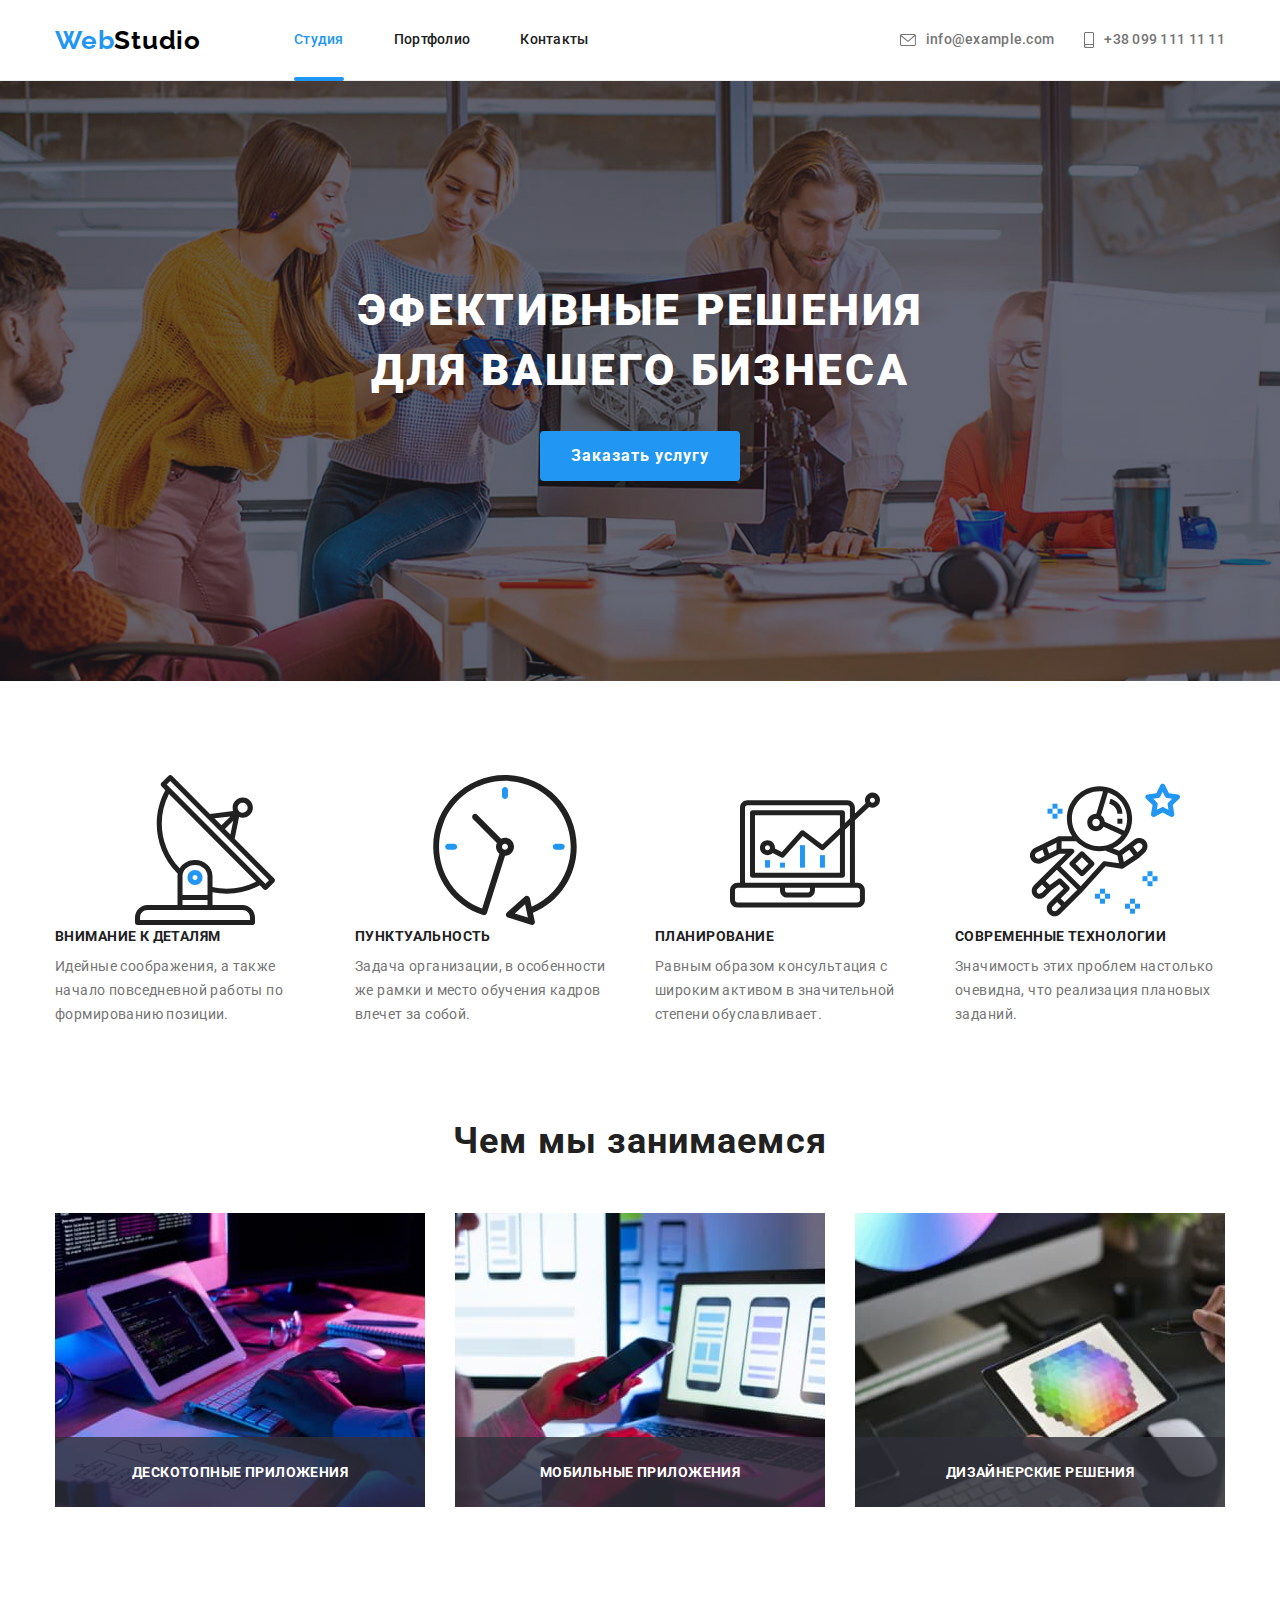
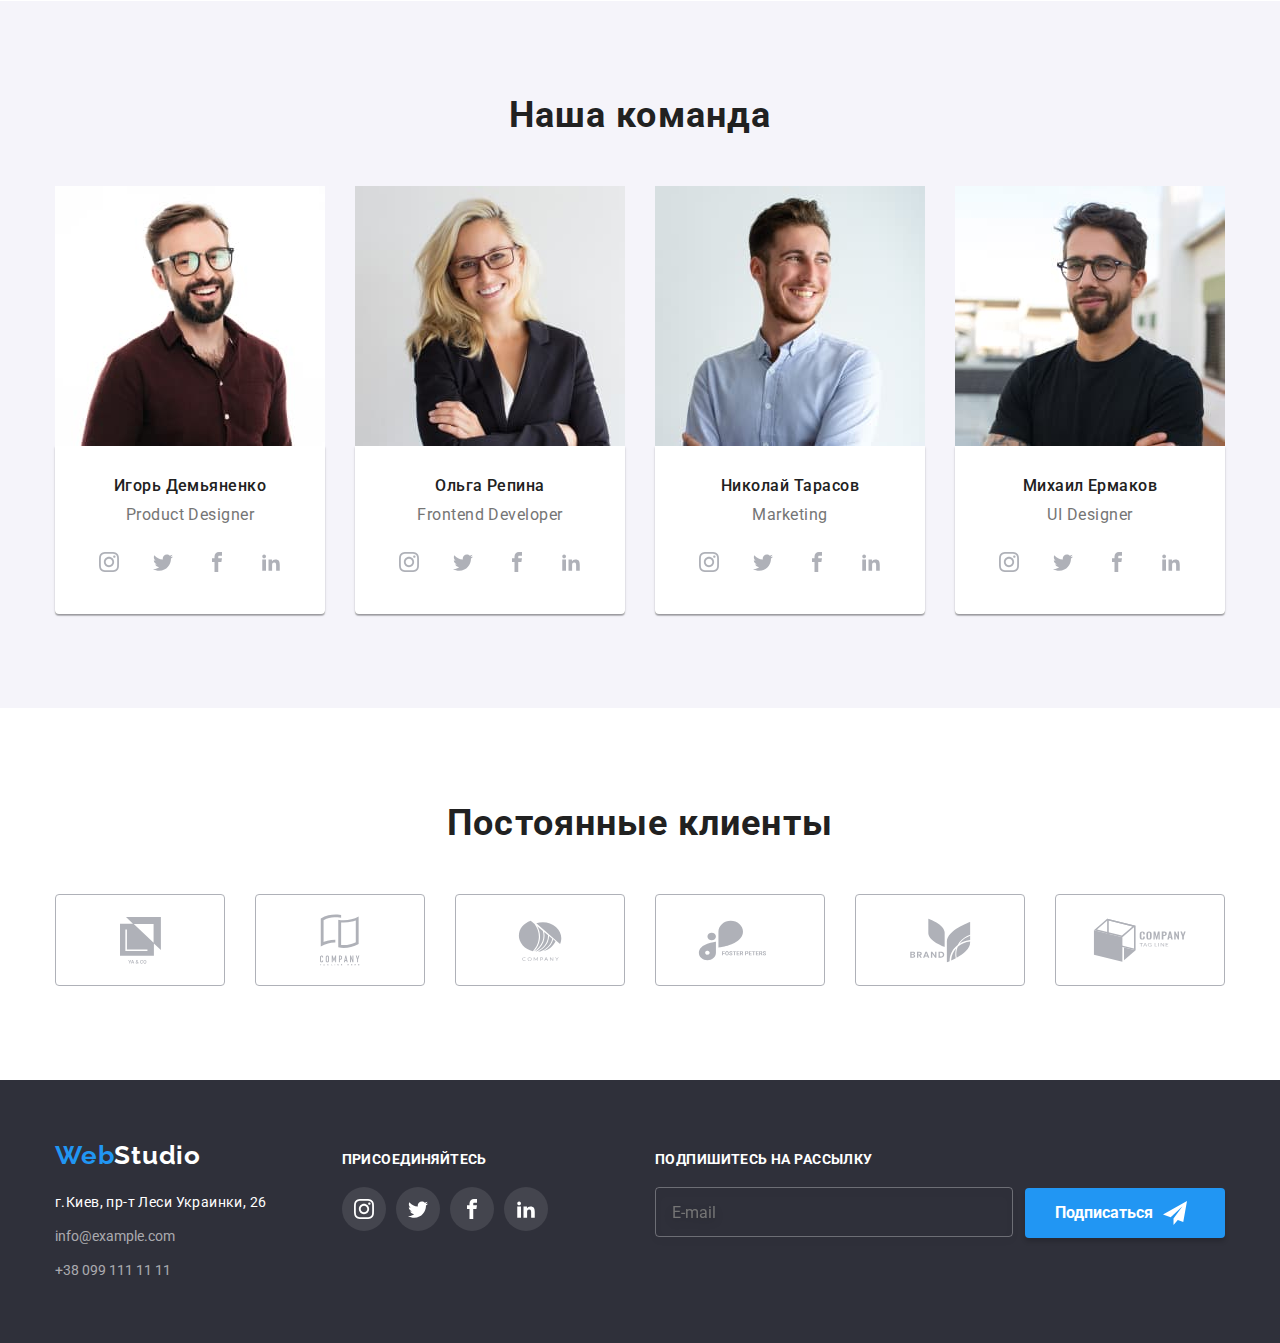
==== index.html @ f88ea6ea "Add files via upload" ====
<!DOCTYPE html>
<html lang="ru">
<head>
    <meta charset="UTF-8">
    <meta http-equiv="X-UA-Compatible" content="IE=edge">
    <meta name="viewport" content="width=device-width, initial-scale=1.0">
    <title>WebStudio</title>
    <link rel="preconnect" href="https://fonts.googleapis.com">
    <link rel="preconnect" href="https://fonts.gstatic.com" crossorigin>
    <link href="https://fonts.googleapis.com/css2?family=Raleway:wght@700&family=Roboto:wght@400;500;700;900&display=swap"
        rel="stylesheet">
    <link rel="stylesheet" href="https://cdnjs.cloudflare.com/ajax/libs/modern-normalize/1.0.0/modern-normalize.min.css" />
    <link rel="stylesheet" href="./css/style.css" />
    <link rel="stylesheet" href="./css/main.css">
    
</head>
<body>
    <header class="header">
            <div class="container header__line">
                <a href="#" class="logo header__logo"><span class="header__logo-first">Web</span>Studio</a>
                <nav class="navigation">
                    <ul class="header-list list">
                        <li class="header-list__item">
                            <a href="#" class="header-list__link current">Студия</a>
                        </li>
                        <li class="header-list__item"><a href="./portfolio.html" class="header-list__link">Портфолио</a></li>
                        <li class="header-list__item"><a href="#contacts" class="header-list__link">Контакты</a></li>
                    </ul>
                </nav>
                <ul class="header-contacts list">
                        <li class="header-contacts__item">
                            <a href="mailto:info@example.com" class="header-contacts__mail header-contacts__link">
                                <svg class="header-contacts__icon" width="16" height="12">
                                    <use href="./img/icons.svg#icon-envelope"></use>
                                </svg>info@example.com</a>
                        </li>
                        <li class="header-contacts__item">
                            
                            <a href="tel:+380991111111" class="header-contacts__tel header-contacts__link">
                                <svg class="header-contacts__icon" width="10" height="16">
                                    <use href="./img/icons.svg#icon-smartphone"></use>
                            </svg>+38 099 111 11 11</a>
                        </li>
                </ul>
            </div>
    </header>
    <main>
        <section class="hero section">
            <div class="container">
                <h1 class="hero__name">эфективные решения <br>для вашего бизнеса</h1>
                <button type="button" class="hero__btn sort-btn" data-modal-open>Заказать услугу</button>
            </div>
            <div class="modal-backdrop is-hidden" data-modal>
                <div class="modal-window">
                    <button type="button" class="modal-window__close-button" data-modal-close>
                        <svg class="modal-window__close" width="11" height="11">
                            <use href="./img/icons.svg#icon-cross"></use>
                        </svg>
                    </button>
                    <p class="modal-window__name">Оставьте свои данные, мы вам перезвоним</p>
                    <form class="modal-window__form">
                        <div class="modal-window__input-line">
                            <label class="modal-window__input-title" for="user-name">Имя</label>
                            <div class="modal-window__input-icon">
                                <input class="modal-window__input" name="user-name" type="text" id="user-name">
                                    <svg class="modal-window__line-icon" width="18" height="18">
                                        <use href="./img/icons.svg#icon-person"></use>
                                    </svg>
                            </div>
                        </div>
                        <div class="modal-window__input-line">
                            <label class="modal-window__input-title" for="user-phone">Телефон</label>
                            <div class="modal-window__input-icon">
                                <input class="modal-window__input" name="user-phone" type="tel" id="user-phone">
                                    <svg class="modal-window__line-icon" width="18" height="18">
                                        <use href="./img/icons.svg#icon-phone"></use>
                                    </svg>
                            </div>
                        </div>
                        <div class="modal-window__input-line">
                            <label class="modal-window__input-title" for="user-mail">Почта</label>
                            <div class="modal-window__input-icon">
                                <input class="modal-window__input" name="user-mail" type="email" id="user-mail">
                                    <svg class="modal-window__line-icon" width="18" height="18">
                                        <use href="./img/icons.svg#icon-email"></use>
                                    </svg>
                            </div>
                        </div>
                        <div class="modal-window__user-text">
                            <label class="modal-window__input-title" for="user-comment">Комментарий</label>
                                <textarea
                                name="user-comment"
                                id="user-comment"
                                class="modal-window__comment"
                                placeholder="Введите текст"
                            ></textarea>
                        </div>
                        <div class="modal-window__checkbox">
                            <input type="checkbox"
                            name="check-form"
                            id="modal-window__check-form"
                            class="modal-window__check-form visually-hidden" />
                            <label for="modal-window__check-form" class="modal-window__check-box">
                                <span class="modal-window__checkbox-svg">
                                    <svg class="modal-window__checkbox-icon" width="16" height="15">
                                        <use href="./img/icons.svg#icon-checked"></use>
                                    </svg>
                                </span>Соглашаюсь с рассылкой и принимаю
                                <a href="#" class="modal-window__check-box-second">Условия договора</a>
                            </label>
                        </div>
                        <button class="form-button" type="submit">Отправить</button>
                    </form>
                </div>
            </div>
        </section>
            <!--Features-->
        <section class="features section">
            <div class="container">
            <h2 class="visually-hidden">hide</h2>
            <ul class="features-list list">
                <li class="features-item">
                    <div class="feature-item-icon">
                        <svg class="feature-icon">
                            <use href="./img/icons.svg#icon-antenna"></use>
                        </svg>
                    </div>
                    <h3 class="features-list-name">Внимание к деталям</h3>
                    <p class="features-list-text">Идейные соображения, а также начало повседневной работы по формированию позиции.</p>
                </li>
                <li class="features-item">
                    <div class="feature-item-icon">
                        <svg class="feature-icon">
                            <use href="./img/icons.svg#icon-clock"></use>
                        </svg>
                    </div>
                    <h3 class="features-list-name">Пунктуальность</h3>
                    <p class="features-list-text">Задача организации, в особенности же рамки и место обучения кадров влечет за собой.</p>
                </li>
                <li class="features-item">
                    <div class="feature-item-icon">
                        <svg class="feature-icon">
                            <use href="./img/icons.svg#icon-diagram"></use>
                        </svg>
                    </div>
                    <h3 class="features-list-name">Планирование</h3>
                    <p class="features-list-text">Равным образом консультация с широким активом в значительной степени обуславливает.</p>
                </li>
                <li class="features-item">
                    <div class="feature-item-icon">
                        <svg class="feature-icon">
                            <use href="./img/icons.svg#icon-astronaut"></use>
                        </svg>
                    </div>
                    <h3 class="features-list-name">Современные технологии</h3>
                    <p class="features-list-text">Значимость этих проблем настолько очевидна, что реализация плановых заданий.</p>
                </li>
            </ul>
            </div>
        </section>
            <!--Our work-->
        <section class="work-pics">
            <div class="container">
            <h2 class="work-pics-title section-title">Чем мы занимаемся</h2>
            <ul class="work-pics-list list">
                <li class="work-pics-item">
                    <div class="overlay-work-pics">
                        <img src="./img/box-1.jpg" width="370" alt="рабочее место с планшетом">
                        <p class="overlay-work-text">дескотопные приложения</p>
                    </div>
                </li>
                <li class="work-pics-item">
                    <div class="overlay-work-pics">
                        <img src="./img/box-2.jpg" width="370" alt="рабочее место с ноутбуком">
                        <p class="overlay-work-text">мобильные приложения</p>
                    </div>
                </li>
                <li class="work-pics-item">
                    <div class="overlay-work-pics">
                        <img src="./img/box-3.jpg" width="370" alt="планшет с палитрой">
                        <p class="overlay-work-text">дизайнерские решения</p>
                    </div>
                </li>
            </ul>
            </div>
        </section>
            <!--Our team-->
        <section class="team section">
            <div class="container">
            <h2 class="team-title section-title">Наша команда</h2>
            <ul class="team-list list">
                <li class="team-item">
                    <img src="./img/product-designer.jpg"  alt="a man with a beard in a brown shirt" width="270" class="team-img">
                    <div class="team-item-undertitle">
                        <h3 class="team-item-member">Игорь Демьяненко</h3>
                        <p lang="en" class="team-member-title">Product Designer</p>
                            <ul class="social-icon-list">
                                <li class="member-social-icon">
                                    <a href="#" class="member-social-link">
                                        <svg class="social-icon" width="20" height="20">
                                            <use href="./img/icons.svg#icon-instagram"></use>
                                        </svg>
                                    </a>
                                </li>
                                <li class="member-social-icon">
                                    <a href="#" class="member-social-link">
                                        <svg class="social-icon" width="20" height="20">
                                            <use href="./img/icons.svg#icon-twitter"></use>
                                        </svg>
                                    </a>
                                </li>
                                <li class="member-social-icon">
                                    <a href="#" class="member-social-link">
                                        <svg class="social-icon" width="20" height="20">
                                            <use href="./img/icons.svg#icon-facebook"></use>
                                        </svg>
                                    </a>
                                </li>
                                <li class="member-social-icon">
                                    <a href="#" class="member-social-link">
                                        <svg class="social-icon" width="20" height="20">
                                            <use href="./img/icons.svg#icon-linkedin2"></use>
                                        </svg>
                                    </a>
                                </li>
                            </ul>
                    </div>
                </li>
                <li class="team-item">
                    <img src="./img/fronend-developer.jpg" alt="woman in suit" width="270" class="team-img">
                    <div class="team-item-undertitle">
                    <h3 class="team-item-member">Ольга Репина</h3>
                    <p lang="en" class="team-member-title">Frontend Developer</p>
                    <ul class="social-icon-list">
                        <li class="member-social-icon">
                            <a href="#" class="member-social-link">
                                <svg class="social-icon" width="20" height="20">
                                    <use href="./img/icons.svg#icon-instagram"></use>
                                </svg>
                            </a>
                        </li>
                        <li class="member-social-icon">
                            <a href="#" class="member-social-link">
                                <svg class="social-icon" width="20" height="20">
                                    <use href="./img/icons.svg#icon-twitter"></use>
                                </svg>
                            </a>
                        </li>
                        <li class="member-social-icon">
                            <a href="#" class="member-social-link">
                                <svg class="social-icon" width="20" height="20">
                                    <use href="./img/icons.svg#icon-facebook"></use>
                                </svg>
                            </a>
                        </li>
                        <li class="member-social-icon">
                            <a href="#" class="member-social-link">
                                <svg class="social-icon" width="20" height="20">
                                    <use href="./img/icons.svg#icon-linkedin2"></use>
                                </svg>
                            </a>
                        </li>
                    </ul>
                    </div>
                </li>
                <li class="team-item">
                    <img src="./img/marketing.jpg" alt="man in polo" width="270" class="team-img">
                    <div class="team-item-undertitle">
                        <h3 class="team-item-member">Николай Тарасов</h3>
                        <p lang="en" class="team-member-title">Marketing</p>
                        <ul class="social-icon-list">
                            <li class="member-social-icon">
                                <a href="#" class="member-social-link">
                                    <svg class="social-icon" width="20" height="20">
                                        <use href="./img/icons.svg#icon-instagram"></use>
                                    </svg>
                                </a>
                            </li>
                            <li class="member-social-icon">
                                <a href="#" class="member-social-link">
                                    <svg class="social-icon" width="20" height="20">
                                        <use href="./img/icons.svg#icon-twitter"></use>
                                    </svg>
                                </a>
                            </li>
                            <li class="member-social-icon">
                                <a href="#" class="member-social-link">
                                    <svg class="social-icon" width="20" height="20">
                                        <use href="./img/icons.svg#icon-facebook"></use>
                                    </svg>
                                </a>
                            </li>
                            <li class="member-social-icon">
                                <a href="#" class="member-social-link">
                                    <svg class="social-icon" width="20" height="20">
                                        <use href="./img/icons.svg#icon-linkedin2"></use>
                                    </svg>
                                </a>
                            </li>
                        </ul>
                    </div>
                </li>
                <li class="team-item">
                    <img src="./img/ui-designer.jpg" alt="man in black t-shirt" width="270" class="team-img">
                    <div class="team-item-undertitle">
                    <h3 class="team-item-member">Михаил Ермаков</h3>
                    <p lang="en" class="team-member-title">UI Designer</p>
                    <ul class="social-icon-list">
                        <li class="member-social-icon">
                            <a href="#" class="member-social-link">
                                <svg class="social-icon" width="20" height="20">
                                    <use href="./img/icons.svg#icon-instagram"></use>
                                </svg>
                            </a>
                        </li>
                        <li class="member-social-icon">
                            <a href="#" class="member-social-link">
                                <svg class="social-icon" width="20" height="20">
                                    <use href="./img/icons.svg#icon-twitter"></use>
                                </svg>
                            </a>
                        </li>
                        <li class="member-social-icon">
                            <a href="#" class="member-social-link">
                                <svg class="social-icon" width="20" height="20">
                                    <use href="./img/icons.svg#icon-facebook"></use>
                                </svg>
                            </a>
                        </li>
                        <li class="member-social-icon">
                            <a href="#" class="member-social-link">
                                <svg class="social-icon" width="20" height="20">
                                    <use href="./img/icons.svg#icon-linkedin2"></use>
                                </svg>
                            </a>
                        </li>
                    </ul>
                    </div>
                </li>
            </ul>
            </div>
        </section>
            <!-- Clients -->
        <section class="clients section">
            <div class="container">
                <h3 class="clients-list-name">Постоянные клиенты</h3>
                    <ul class="clients-list list">
                        <li class="clients-item">
                            <a href="#" class="clients-item-link">
                                <svg class="clients-item-icon" width="41" height="47">
                                    <use href="./img/icons.svg#icon-yanco"></use>
                                </svg>
                            </a>
                        </li>
                        <li class="clients-item">
                            <a href="#" class="clients-item-link">
                                <svg class="clients-item-icon" width="40" height="52">
                                    <use href="./img/icons.svg#icon-taglinehere"></use>
                                </svg>
                            </a>
                        </li>
                        <li class="clients-item">
                            <a href="#" class="clients-item-link">
                                <svg class="clients-item-icon" width="44" height="41">
                                    <use href="./img/icons.svg#icon-company"></use>
                                </svg>
                            </a>
                        </li>
                        <li class="clients-item">
                            <a href="#" class="clients-item-link">
                                <svg class="clients-item-icon" width="85" height="41">
                                    <use href="./img/icons.svg#icon-fosterpeters"></use>
                                </svg>
                            </a>
                        </li>
                        <li class="clients-item">
                            <a href="#" class="clients-item-link">
                                <svg class="clients-item-icon" width="65" height="45">
                                    <use href="./img/icons.svg#icon-brand"></use>
                                </svg>
                            </a>
                        </li>
                        <li class="clients-item">
                            <a href="#" class="clients-item-link">
                            <svg class="clients-item-icon" width="94" height="44">
                                <use href="./img/icons.svg#icon-tagline"></use>
                            </svg>
                            </a>
                        </li>
                    </ul>
            </div>
        </section>
    </main>
    <footer class="footer">
        <div class="footer-list container">
            <div class="footer-link">
                <ul class="footer-link__list list">
                    <li class="logo">
                        <a href="#" class="footer-link__logo"><span class="header__logo-first">Web</span>Studio</a>
                    </li>
                    <li>
                        <address id="contacts" class="footer-link__contacts">
                            <ul class="footer-link__contacts-list list">
                                <li class="footer-link__contacts-list"><a href="#" class="footer-link__address">г.Киев, пр-т Леси Украинки, 26</a></li>
                                <li class="footer-link__contacts-list"><a href="mailto:info@example.com"
                                        class="footer-link__mail footer-link__contacts-link">info@example.com</a>
                                </li>
                                <li class="footer-link__contacts-list"><a href="tel:+380991111111" class="footer-link__tel footer-link__contacts-link">+38 099 111 11
                                        11</a></li>
                            </ul>
                        </address>
                    </li>
                </ul>
            </div>
            <div class="social-list list">
                <p class="footer-social-name">присоединяйтесь</p>
                <ul class="social-icon-list">
                    <li class="member-social-icon">
                        <a href="#" class="footer-social-link">
                            <svg class="social-icon" width="20" height="20">
                                <use href="./img/icons.svg#icon-instagram"></use>
                            </svg>
                        </a>
                    </li>
                    <li class="member-social-icon">
                        <a href="#" class="footer-social-link">
                            <svg class="social-icon" width="20" height="20">
                                <use href="./img/icons.svg#icon-twitter"></use>
                            </svg>
                        </a>
                    </li>
                    <li class="member-social-icon">
                        <a href="#" class="footer-social-link">
                            <svg class="social-icon" width="20" height="20">
                                <use href="./img/icons.svg#icon-facebook"></use>
                            </svg>
                        </a>
                    </li>
                    <li class="member-social-icon">
                        <a href="#" class="footer-social-link">
                            <svg class="social-icon" width="20" height="20">
                                <use href="./img/icons.svg#icon-linkedin2"></use>
                            </svg>
                        </a>
                    </li>
                </ul>
            </div>
            <div class="subscription-news">
                <p class="footer-social-name">подпишитесь на рассылку</p>
                <form class="subscription-form">
                    <label class="footer-input-mail" for="footer-user-mail"></label>
                        <div class="footer-mail">
                            <input class="footer-input" name="footer-user-mail" type="email" id="footer-user-mail" placeholder="E-mail">
                        </div>
                    <div class="footer-submit-button">
                    <button class="submit-button form-button" type="submit">Подписаться
                        <svg class="submit-icon" width="24" height="24">
                            <use href="./img/icons.svg#icon-send"></use>
                        </svg>
                    </button>
                    </div>
                </form>
            </div>
        </div>
    </footer>
    <script src="./js/modal.js"></script>
</body>
</html>
---- css/main.css ----
@charset "UTF-8";
p,
h1,
h2,
h3,
h4,
h5,
h6 {
  margin: 0;
}

ul {
  margin: 0;
  padding: 0;
}

img {
  display: block;
}

body {
  background-color: white;
  font-family: "Roboto", sans-serif;
  color: #212121;
}

/*-- Палитра --*/
/*-- header btn color #212121 --*/
/*-- accent #2196F3 --*/
/*-- feature title color #212121 --*/
/*-- feature text color #757575 --*/
/*-- name member color #212121 --*/
/*-- career member color #757575 --*/
.list {
  list-style: none;
}

.logo, .header__logo-first {
  font-family: "Raleway", sans-serif;
  font-weight: 700;
  font-size: 26px;
  line-height: 1.19;
  letter-spacing: 0.03em;
}

.modal-window__close-button, .modal-window__check-box, .modal-window__check-box span, .member-social-link, .features-item-icon, .overlay-work-text, .clients-item-link {
  display: flex;
  align-items: center;
  justify-content: center;
}

.footer-social-link, .header-list__link::after {
  transition-duration: 250ms;
  transition-property: background-color;
  transition-timing-function: cubic-bezier(0.4, 0, 0.2, 1);
}

.header-list__link, .footer-link__address, .footer-link__contacts-link {
  transition-duration: 250ms;
  transition-property: color;
  transition-timing-function: cubic-bezier(0.4, 0, 0.2, 1);
}

.visually-hidden {
  position: absolute;
  clip: rect(0 0 0 0);
  width: 1px;
  height: 1px;
  margin: -1px;
}

:root {
  --hero-btntxt-color: #ffffff;
  --hero-btnbkg-color: #2196f3;
  --button-color: #212121;
  --accent-color: #2196f3;
  --title-color: #212121;
  --text-color: #757575;
  --img-title-color: #212121;
  --team-background: #f5f4fa;
  --team-item-background: #ffffff;
  --border-item-color: #201212;
}

.container {
  width: 1200px;
  padding-left: 15px;
  padding-right: 15px;
  margin: 0 auto;
}

.section {
  padding-bottom: 94px;
  padding-top: 94px;
}

.modal-backdrop {
  position: fixed;
  z-index: 1;
  top: 0;
  left: 0;
  width: 100%;
  height: 100%;
  background-color: rgba(0, 0, 0, 0.2);
  transition: opacity 500ms;
}

.modal-backdrop.is-hidden {
  opacity: 0;
  pointer-events: none;
}

.modal-window {
  position: absolute;
  z-index: 2;
  top: 50%;
  left: 50%;
  transform: translate(-50%, -50%);
  width: 528px;
  height: 581px;
  background: #ffffff;
  padding: 40px;
  box-shadow: 0px 1px 3px rgba(0, 0, 0, 0.12), 0px 1px 1px rgba(0, 0, 0, 0.14), 0px 2px 1px rgba(0, 0, 0, 0.2);
  border-radius: 4px;
}

.modal-window__name {
  font-weight: 700;
  font-size: 20px;
  line-height: 23px;
  text-align: center;
  letter-spacing: 0.03em;
  color: var(--title-color);
  margin-bottom: 12px;
}

.modal-window__close-button {
  position: absolute;
  top: 8px;
  right: 8px;
  width: 30px;
  height: 30px;
  border-radius: 50%;
  background: #ffffff;
  border: 1px solid rgba(0, 0, 0, 0.1);
}

.modal-window__close-button:hover, .modal-window__close-button:focus {
  color: var(--accent-color);
  outline: none;
}

.modal-window__close {
  fill: currentColor;
}

.modal-window__input-icon {
  position: relative;
}

.modal-window__input-title {
  font-size: 12px;
  line-height: calc(14 / 12);
  letter-spacing: 0.01em;
  color: var(--text-color);
  display: block;
  margin-bottom: 4px;
}

.modal-window__input {
  width: 100%;
  height: 40px;
  outline: none;
  padding: 11px 12px;
  border: 1px solid rgba(33, 33, 33, 0.2);
  border-radius: 4px;
  padding-left: 42px;
}

.modal-window__input:focus {
  border-color: var(--accent-color);
}

.modal-window__input:focus + .modal-window__line-icon {
  fill: var(--accent-color);
}

.modal-window__user-text {
  margin-bottom: 20px;
}

.modal-window__checkbox {
  margin-bottom: 30px;
}

.modal-window__input-line {
  margin-bottom: 10px;
}

.modal-window__line-icon {
  position: absolute;
  left: 12px;
  top: 50%;
  transform: translateY(-50%);
  fill: var(--img-title-color);
  color: var(--accent-color);
}

.modal-window__line-icon:focus {
  fill: currentColor;
}

.modal-window__check-box {
  width: 100%;
  height: 24px;
  font-size: 14px;
  line-height: 1.71;
  letter-spacing: 0.03em;
  color: var(--text-color);
}

.modal-window__check-box span {
  width: 16px;
  height: 15px;
  border: 2px solid var(--border-item-color);
  border-radius: 3px;
  margin-right: 5px;
}

.modal-window__check-box:focus,
.modal-window__check-box:focus span {
  color: var(--accent-color);
  border-color: var(--accent-color);
}

.modal-window__check-box-second {
  font-size: 14px;
  line-height: 1.71;
  letter-spacing: 0.03em;
  color: var(--accent-color);
  margin-left: 5px;
}

.modal-window__checkbox-icon {
  fill: transparent;
}

.modal-window__check-form:checked + .modal-window__check-box > span {
  background-color: var(--accent-color);
  border: none;
}

.modal-window__check-form:checked + .modal-window__check-box .modal-window__checkbox-icon {
  fill: var(--hero-btntxt-color);
}

.modal-window__check-form:focus + .modal-window__check-box > span,
.modal-window__check-form:hover + .modal-window__check-box > span {
  border: 3px solid var(--accent-color);
  border-radius: 4px;
}

.modal-window__comment {
  width: 100%;
  height: 120px;
  font-size: 14px;
  line-height: 1.14;
  letter-spacing: 0.01em;
  color: rgba(117, 117, 117, 0.5);
  border: 1px solid rgba(33, 33, 33, 0.2);
  padding: 12px 16px;
  border-radius: 4px;
  resize: none;
  outline: none;
}

.modal-window__comment:focus {
  border-color: var(--accent-color);
}

.form-button {
  display: block;
  width: 200px;
  height: 50px;
  border-radius: 4px;
  border-color: transparent;
  color: var(--hero-btntxt-color);
  background-color: var(--hero-btnbkg-color);
  box-shadow: 0px 4px 4px rgba(0, 0, 0, 0.15);
  margin: auto;
}

.social-icon {
  fill: currentColor;
}

.social-icon-list {
  list-style: none;
  display: flex;
  justify-content: center;
}

.member-social-link {
  width: 44px;
  height: 44px;
  border-radius: 50%;
  color: #afb1b8;
  transition-duration: 250ms;
  transition-property: background-color, color;
  transition-timing-function: cubic-bezier(0.4, 0, 0.2, 1);
}

.member-social-link:hover, .member-social-link:focus {
  color: #ffffff;
  background-color: var(--accent-color);
}

.social-list {
  margin-left: 75px;
}

.footer-social-name {
  font-weight: 700;
  font-size: 14px;
  line-height: calc(16 / 14);
  letter-spacing: 0.03em;
  text-transform: uppercase;
  color: #ffffff;
  margin-bottom: 20px;
}

.footer-social-link {
  width: 44px;
  height: 44px;
  border-radius: 50%;
  background-color: rgba(255, 255, 255, 0.1);
  display: flex;
  align-items: center;
  justify-content: center;
  color: #ffffff;
}

.footer-social-link:hover, .footer-social-link:focus {
  background-color: var(--accent-color);
}

.footer-social-link:hover .social-icon,
.footer-social-link:focus .social-icon {
  fill: #ffffff;
}

.member-social-icon + .member-social-icon {
  margin-left: 10px;
}

.subscription-news {
  margin-left: auto;
}

.subscription-form {
  display: flex;
  align-items: baseline;
}

.submit-button {
  font-weight: 700;
  padding-left: 28px;
  display: flex;
  align-items: center;
}

.footer-submit-button {
  position: relative;
  margin-left: 12px;
}

.footer-input {
  width: 358px;
  height: 50px;
  outline: none;
  border: 1px solid rgba(255, 255, 255, 0.3);
  filter: drop-shadow(0px 4px 4px rgba(0, 0, 0, 0.15));
  border-radius: 4px;
  background-color: transparent;
  color: var(--hero-btntxt-color);
  padding: 15px 16px;
}

.submit-icon {
  margin-left: 10px;
  fill: var(--hero-btntxt-color);
}

.logo {
  color: #000000;
  text-decoration: none;
}

.header__logo-first {
  color: #2196f3;
}

.button {
  padding: 6px 22px;
  font-family: inherit;
  font-weight: 500;
  font-size: 16px;
  line-height: 1.62;
  letter-spacing: 0.03em;
  color: #212121;
  text-decoration: none;
  background-color: #f5f4fa;
  border-radius: 4px;
  border: none;
  transition-duration: 250ms;
  transition-property: background-color, color, box-shadow;
  transition-timing-function: cubic-bezier(0.4, 0, 0.2, 1);
}

.button:hover, .button:focus,
.button-list .button.btn-current {
  background-color: var(--accent-color);
  color: #ffffff;
  box-shadow: 0 5px 0 #f5f4fa;
}

.sort-btn {
  cursor: pointer;
}

.header {
  border-top: 1px #ffffff;
  border-bottom: 1px solid #ececec;
}

.header__logo {
  padding: 24px 0;
}

.header__line {
  display: flex;
  align-items: center;
}

.header-list__link {
  position: relative;
  display: block;
  padding-top: 32px;
  padding-bottom: 32px;
  font-size: 14px;
  font-weight: 500;
  line-height: 1.14;
  letter-spacing: 0.02em;
  color: var(--button-color);
  text-decoration: none;
}

.header-list__link::after {
  content: "";
  display: block;
  position: absolute;
  width: 100%;
  height: 4px;
  border-radius: 2px;
  bottom: -1px;
  left: 0;
}

.header-list__link:hover::after, .header-list__link:focus::after {
  background-color: var(--accent-color);
}

.current::after {
  position: absolute;
  content: "";
  width: 100%;
  height: 4px;
  border-radius: 2px;
  bottom: -1px;
  left: 0;
  background-color: var(--accent-color);
}

.header-list__link:hover, .header-list__link:focus,
.header-contacts__link:hover,
.header-contacts__link:focus {
  color: var(--accent-color);
}

.header-contacts__item:hover .header__icon {
  fill: var(--accent-color);
}

.header-list {
  display: flex;
}

.header-list .header-list__item + .header-list__item {
  margin-left: 50px;
}

.header-list .header-list__link.current {
  color: var(--accent-color);
}

.navigation {
  margin-left: 93px;
}

.header-contacts__icon {
  margin-right: 10px;
  fill: currentColor;
}

.header-contacts {
  display: flex;
  margin-left: auto;
  align-items: center;
}

.header-contacts .header-contacts__item + .header-contacts__item {
  margin-left: 30px;
}

.header-contacts__link {
  display: flex;
  align-items: center;
  font-weight: 500;
  font-size: 14px;
  line-height: 1.14;
  letter-spacing: 0.02em;
  color: var(--text-color);
  text-decoration: none;
  color: #757575;
}

.header-contacts__mail,
.header-contacts__tel {
  padding-top: 32px;
  padding-bottom: 32px;
}

.hero {
  background-color: #2f303a;
  padding-top: 200px;
  padding-bottom: 200px;
  background-image: linear-gradient(rgba(47, 48, 58, 0.4), rgba(47, 48, 58, 0.4)), url(../img/hero-image.jpg);
  background-repeat: no-repeat;
  background-position: center;
  background-size: cover;
  max-width: 1600px;
  margin: 0 auto;
}

.hero__name {
  font-weight: 900;
  font-size: 44px;
  line-height: 1.36;
  text-align: center;
  letter-spacing: 0.06em;
  text-transform: uppercase;
  color: #ffffff;
}

.hero__btn {
  display: block;
  width: 200px;
  height: 50px;
  font-family: inherit;
  font-weight: 700;
  font-size: 16px;
  line-height: 1.87;
  align-items: center;
  text-align: center;
  letter-spacing: 0.06em;
  color: var(--hero-btntxt-color);
  background: var(--hero-btnbkg-color);
  margin: 30px auto auto;
  border-radius: 4px;
  border: none;
}

.features {
  margin-top: 0;
  padding-top: 94px;
}

.features-list {
  display: flex;
  flex-wrap: wrap;
}

.features-icon {
  width: 70px;
  height: 70px;
}

.features-item-icon {
  width: 270px;
  height: 120px;
  background-color: #f5f4fa;
  margin-bottom: 30px;
}

.features-item + .features-item {
  margin-left: 30px;
}

.features-list .features-item {
  width: 270px;
}

.features-list-name {
  font-weight: 700;
  font-size: 14px;
  line-height: 1.14;
  letter-spacing: 0.03em;
  text-transform: uppercase;
  color: var(--img-title-color);
  margin-bottom: 10px;
}

.features-list-text {
  font-size: 14px;
  line-height: 1.71;
  letter-spacing: 0.03em;
  color: var(--text-color);
}

.work-pics {
  margin-top: 0;
  padding-bottom: 94px;
}

.work-pics-title {
  margin-bottom: 50px;
}

.work-pics-list {
  display: flex;
  width: 370px;
}

.work-pics-item + .work-pics-item {
  margin-left: 30px;
}

.overlay-work-pics {
  position: relative;
}

.overlay-work-text {
  font-weight: 700;
  font-size: 14px;
  line-height: 16px;
  letter-spacing: 0.03em;
  text-transform: uppercase;
  color: #ffffff;
  position: absolute;
  width: 100%;
  height: 70px;
  bottom: 0;
  background: rgba(47, 48, 58, 0.8);
}

.team {
  margin-top: 0;
  background-color: var(--team-background);
  border-color: tomato;
}

.team-title {
  margin-bottom: 50px;
}

.team-list {
  display: flex;
  margin-left: -30px;
}

.section-title {
  font-weight: 700;
  font-size: 36px;
  line-height: 1.16;
  text-align: center;
  letter-spacing: 0.03em;
  color: var(--title-color);
}

.team-item {
  width: calc(100% / 4 - 30px);
  margin-left: 30px;
  background-color: var(--team-item-background);
}

.team-item-undertitle {
  padding: 30px 32px;
  box-shadow: 0px 1px 3px rgba(0, 0, 0, 0.12), 0px 1px 1px rgba(0, 0, 0, 0.14), 0px 2px 1px rgba(0, 0, 0, 0.2);
  border-radius: 0px 0px 4px 4px;
}

.team-item-member {
  font-weight: 500;
  font-size: 16px;
  line-height: calc(19 / 16);
  text-align: center;
  letter-spacing: 0.03em;
  color: var(--img-title-color);
  margin-bottom: 10px;
}

.team-member-title {
  font-weight: normal;
  font-size: 16px;
  line-height: calc(19 / 16);
  text-align: center;
  letter-spacing: 0.03em;
  color: var(--text-color);
  margin-bottom: 16px;
}

.clients-list {
  display: flex;
}

.clients-list-name {
  font-weight: 700;
  font-size: 36px;
  line-height: 42px;
  text-align: center;
  letter-spacing: 0.03em;
  color: var(--img-title-color);
  margin-bottom: 50px;
}

.clients-item + .clients-item {
  margin-left: 30px;
}

.clients-item-icon {
  fill: currentColor;
}

.clients-item-link {
  color: #afb1b8;
  width: 170px;
  height: 92px;
  border: 1px solid #afb1b8;
  border-radius: 4px;
  cursor: pointer;
  transition-duration: 250ms;
  transition-property: color, border-color;
  transition-timing-function: cubic-bezier(0.4, 0, 0.2, 1);
}

.clients-item-link:hover, .clients-item-link:focus {
  border-color: var(--accent-color);
  color: var(--accent-color);
}

.footer {
  padding-top: 60px;
  padding-bottom: 60px;
  background-color: #2f303a;
}

.footer-list {
  display: flex;
  align-items: baseline;
}

.footer-link {
  font-size: 14px;
  line-height: 1.71;
  color: rgba(255, 255, 255, 0.6);
}

.footer-link__logo {
  font-family: Raleway;
  font-weight: 700;
  font-size: 26px;
  line-height: calc(31 / 26);
  letter-spacing: 0.03em;
  color: #ffffff;
  text-decoration: none;
  display: block;
  margin-bottom: 20px;
}

.footer-link__address {
  font-size: 14px;
  line-height: 1.71;
  letter-spacing: 0.03em;
  color: #ffffff;
  text-decoration: none;
}

.footer-link__contacts {
  font-style: normal;
}

.footer-link__contacts-list {
  text-decoration: none;
}

.footer-link__contacts-list:not(:last-child) {
  margin-bottom: 10px;
}

.footer-link__contacts-link {
  font-size: 14px;
  line-height: 1.71;
  color: rgba(255, 255, 255, 0.6);
  text-decoration: none;
}

.footer-link__contacts-link:hover, .footer-link__contacts-link:focus,
.footer-link__address:hover,
.footer-link__address:focus {
  color: var(--accent-color);
}

.container__button-list {
  display: flex;
  justify-content: center;
  margin-bottom: 50px;
}

.container__button-list .container__item-btn + .container__item-btn {
  margin-left: 8px;
}

.ourwork-img-title {
  font-weight: 700;
  font-size: 18px;
  line-height: 2;
  letter-spacing: 0.06em;
  color: var(--img-title-color);
}

.ourwork-img-description {
  font-size: 16px;
  line-height: calc(30 / 16);
  letter-spacing: 0.03em;
  color: var(--text-color);
}

.img-list {
  display: flex;
  flex-wrap: wrap;
  margin-left: -30px;
  margin-top: -30px;
}

.item-list {
  width: calc(100% / 3 - 30px);
  margin-left: 30px;
  margin-top: 30px;
  transition-duration: 250ms;
  transition-property: box-shadow;
  transition-timing-function: cubic-bezier(0.4, 0, 0.2, 1);
}

.item-list-link {
  text-decoration: none;
}

.item-list:hover, .item-list:focus-within {
  box-shadow: 5px 10px 10px rgba(0, 0, 0, 0.12);
}

.item-list:hover .overlay-sort-text,
.item-list:focus-within .overlay-sort-text {
  transform: translateY(0);
}

.border-bottom-text {
  border-bottom: 1px solid #eeeeee;
  border-right: 1px solid #eeeeee;
  border-left: 1px solid #eeeeee;
  padding: 20px 24px;
}

.overley-sort {
  position: relative;
  overflow: hidden;
}

.overley-sort-text {
  position: absolute;
  padding: 63px 24px;
  width: 100%;
  height: 100%;
  left: 0px;
  top: 0px;
  font-size: 18px;
  line-height: 1.56;
  letter-spacing: 0.03em;
  color: #ffffff;
  background: rgba(33, 150, 243, 0.9);
  transform: translateY(101%);
  transition: transform 250ms cubic-bezier(0.4, 0, 0.2, 1);
}
/*# sourceMappingURL=main.css.map */
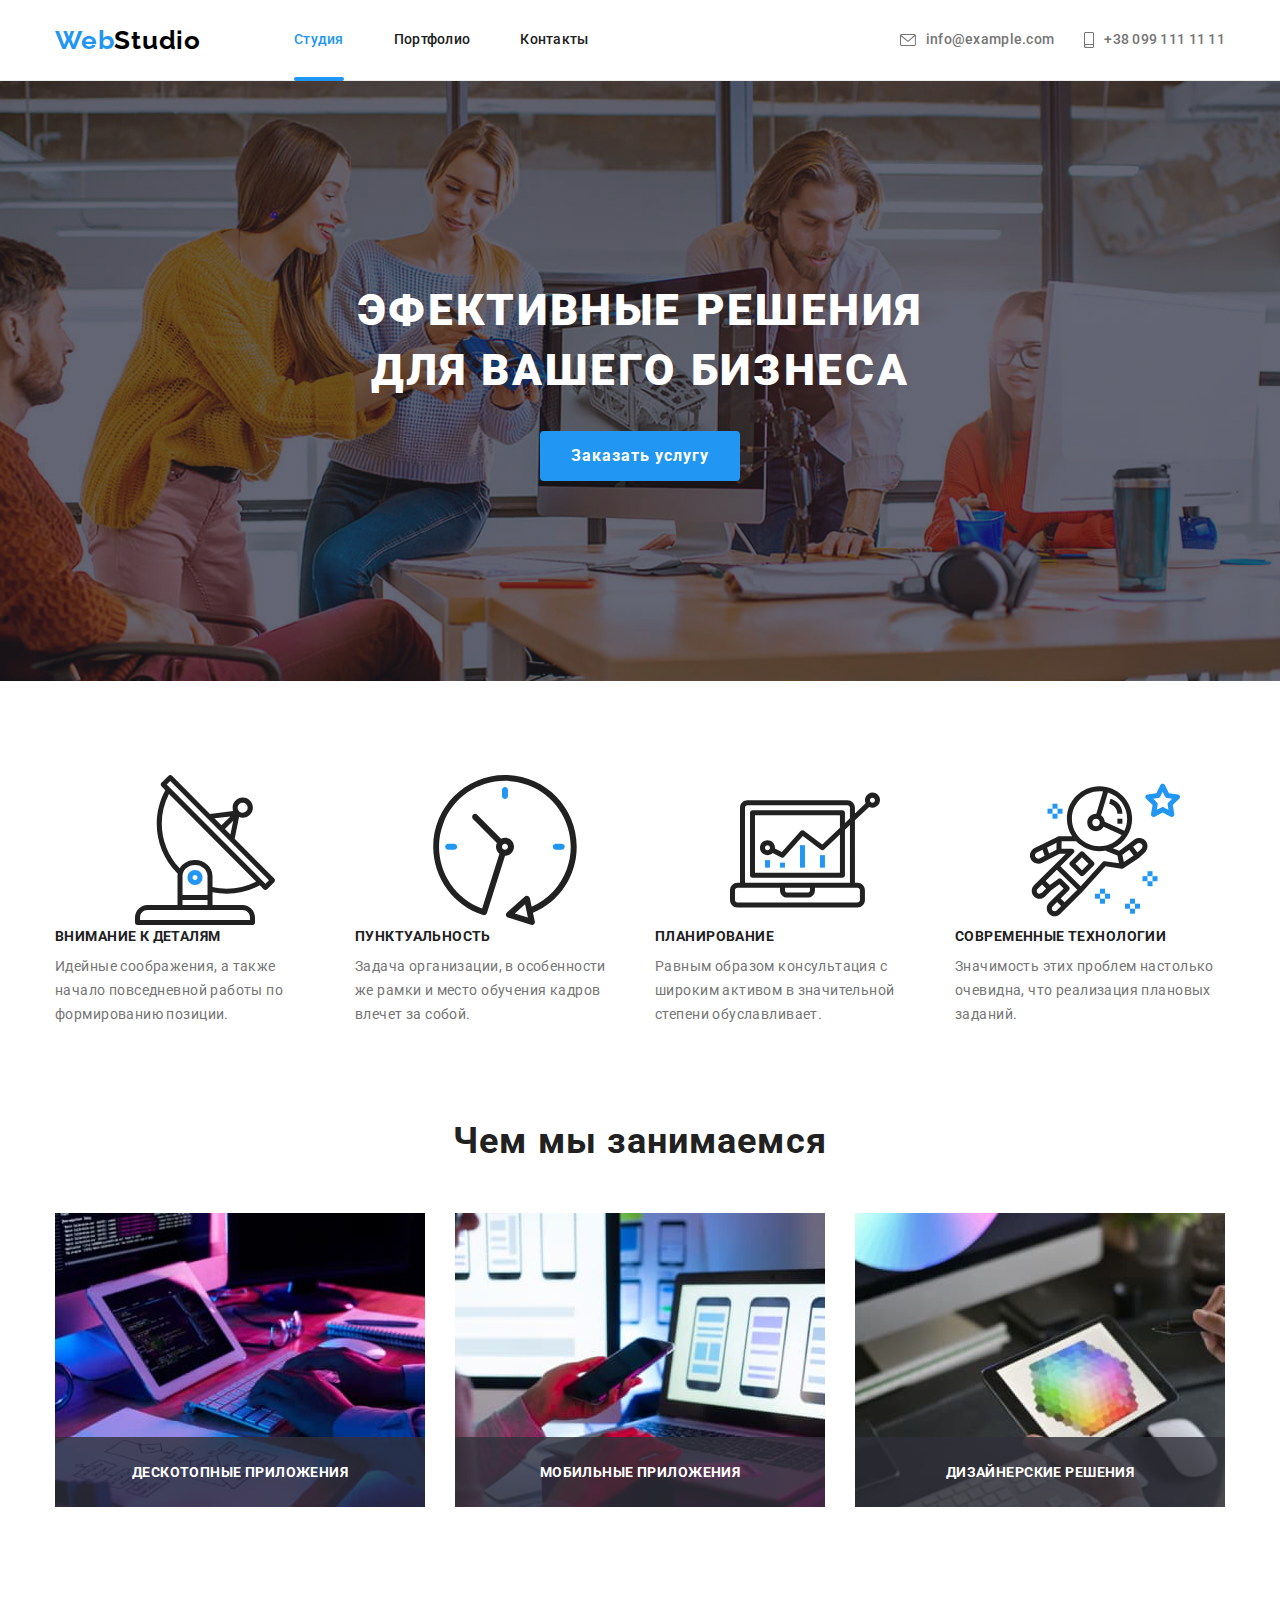
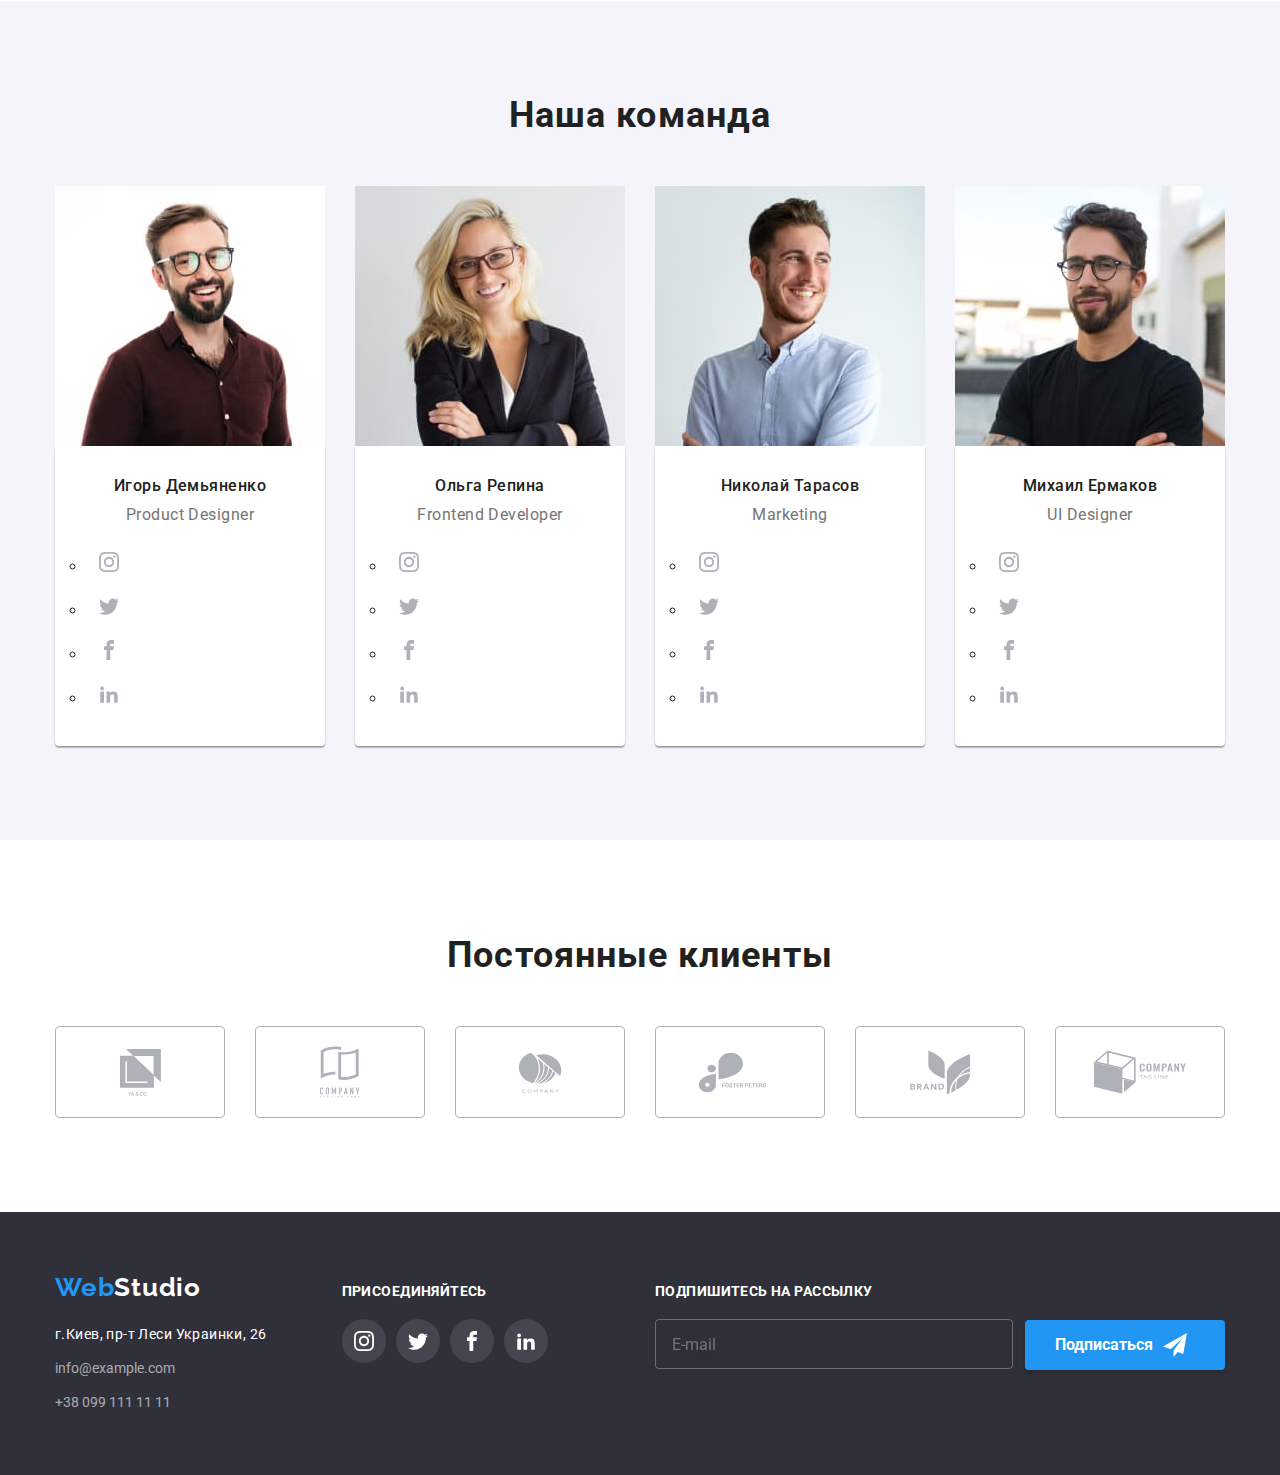
==== commit 95dd337a: "Add files via upload" ====
--- a/index.html
+++ b/index.html
@@ -392,7 +392,7 @@
         </section>
     </main>
     <footer class="footer">
-        <div class="footer-list container">
+        <div class="container footer-list">
             <div class="footer-link">
                 <ul class="footer-link__list list">
                     <li class="logo">
@@ -401,11 +401,14 @@
                     <li>
                         <address id="contacts" class="footer-link__contacts">
                             <ul class="footer-link__contacts-list list">
-                                <li class="footer-link__contacts-list"><a href="#" class="footer-link__address">г.Киев, пр-т Леси Украинки, 26</a></li>
+                                <li class="footer-link__contacts-list"><a href="#" class="footer-link__address">г.Киев, пр-т
+                                        Леси Украинки,
+                                        26</a></li>
                                 <li class="footer-link__contacts-list"><a href="mailto:info@example.com"
                                         class="footer-link__mail footer-link__contacts-link">info@example.com</a>
                                 </li>
-                                <li class="footer-link__contacts-list"><a href="tel:+380991111111" class="footer-link__tel footer-link__contacts-link">+38 099 111 11
+                                <li class="footer-link__contacts-list"><a href="tel:+380991111111"
+                                        class="footer-link__tel footer-link__contacts-link">+38 099 111 11
                                         11</a></li>
                             </ul>
                         </address>
@@ -413,31 +416,31 @@
                 </ul>
             </div>
             <div class="social-list list">
-                <p class="footer-social-name">присоединяйтесь</p>
-                <ul class="social-icon-list">
-                    <li class="member-social-icon">
-                        <a href="#" class="footer-social-link">
+                <p class="social-list__name">присоединяйтесь</p>
+                <ul class="social-list__icon">
+                    <li class="social-list__member-icon">
+                        <a href="#" class="social-list__link">
                             <svg class="social-icon" width="20" height="20">
                                 <use href="./img/icons.svg#icon-instagram"></use>
                             </svg>
                         </a>
                     </li>
-                    <li class="member-social-icon">
-                        <a href="#" class="footer-social-link">
+                    <li class="social-list__member-icon">
+                        <a href="#" class="social-list__link">
                             <svg class="social-icon" width="20" height="20">
                                 <use href="./img/icons.svg#icon-twitter"></use>
                             </svg>
                         </a>
                     </li>
-                    <li class="member-social-icon">
-                        <a href="#" class="footer-social-link">
+                    <li class="social-list__member-icon">
+                        <a href="#" class="social-list__link">
                             <svg class="social-icon" width="20" height="20">
                                 <use href="./img/icons.svg#icon-facebook"></use>
                             </svg>
                         </a>
                     </li>
-                    <li class="member-social-icon">
-                        <a href="#" class="footer-social-link">
+                    <li class="social-list__member-icon">
+                        <a href="#" class="social-list__link">
                             <svg class="social-icon" width="20" height="20">
                                 <use href="./img/icons.svg#icon-linkedin2"></use>
                             </svg>
@@ -446,22 +449,21 @@
                 </ul>
             </div>
             <div class="subscription-news">
-                <p class="footer-social-name">подпишитесь на рассылку</p>
+                <p class="social-list__name">подпишитесь на рассылку</p>
                 <form class="subscription-form">
-                    <label class="footer-input-mail" for="footer-user-mail"></label>
-                        <div class="footer-mail">
-                            <input class="footer-input" name="footer-user-mail" type="email" id="footer-user-mail" placeholder="E-mail">
-                        </div>
+                    <label class="footer-input-mail" for="user-mail"></label>
+                    <div class="footer-mail">
+                        <input class="footer-input" name="user-mail" type="email" id="user-mail" placeholder="E-mail">
+                    </div>
                     <div class="footer-submit-button">
-                    <button class="submit-button form-button" type="submit">Подписаться
-                        <svg class="submit-icon" width="24" height="24">
-                            <use href="./img/icons.svg#icon-send"></use>
-                        </svg>
-                    </button>
+                        <button class="submit-button form-button" type="submit">Подписаться
+                            <svg class="submit-icon" width="24" height="24">
+                                <use href="./img/icons.svg#icon-send"></use>
+                            </svg>
+                        </button>
                     </div>
                 </form>
             </div>
-        </div>
     </footer>
     <script src="./js/modal.js"></script>
 </body>
--- a/css/main.css
+++ b/css/main.css
@@ -49,7 +49,7 @@
   justify-content: center;
 }
 
-.footer-social-link, .header-list__link::after {
+.social-list__link, .header-list__link::after {
   transition-duration: 250ms;
   transition-property: background-color;
   transition-timing-function: cubic-bezier(0.4, 0, 0.2, 1);
@@ -294,7 +294,7 @@
   fill: currentColor;
 }
 
-.social-icon-list {
+.social-list__icon {
   list-style: none;
   display: flex;
   justify-content: center;
@@ -319,7 +319,7 @@
   margin-left: 75px;
 }
 
-.footer-social-name {
+.social-list__name {
   font-weight: 700;
   font-size: 14px;
   line-height: calc(16 / 14);
@@ -329,7 +329,7 @@
   margin-bottom: 20px;
 }
 
-.footer-social-link {
+.social-list__link {
   width: 44px;
   height: 44px;
   border-radius: 50%;
@@ -340,16 +340,16 @@
   color: #ffffff;
 }
 
-.footer-social-link:hover, .footer-social-link:focus {
+.social-list__link:hover, .social-list__link:focus {
   background-color: var(--accent-color);
 }
 
-.footer-social-link:hover .social-icon,
-.footer-social-link:focus .social-icon {
+.social-list__link:hover .social-icon,
+.social-list__link:focus .social-icon {
   fill: #ffffff;
 }
 
-.member-social-icon + .member-social-icon {
+.social-list__member-icon + .social-list__member-icon {
   margin-left: 10px;
 }
 
@@ -830,7 +830,7 @@
   margin-left: 8px;
 }
 
-.ourwork-img-title {
+.container__ourwork-img_title {
   font-weight: 700;
   font-size: 18px;
   line-height: 2;
@@ -838,21 +838,21 @@
   color: var(--img-title-color);
 }
 
-.ourwork-img-description {
+.container__ourwork-img_description {
   font-size: 16px;
   line-height: calc(30 / 16);
   letter-spacing: 0.03em;
   color: var(--text-color);
 }
 
-.img-list {
+.container__img-list {
   display: flex;
   flex-wrap: wrap;
   margin-left: -30px;
   margin-top: -30px;
 }
 
-.item-list {
+.container__item-list {
   width: calc(100% / 3 - 30px);
   margin-left: 30px;
   margin-top: 30px;
@@ -861,32 +861,32 @@
   transition-timing-function: cubic-bezier(0.4, 0, 0.2, 1);
 }
 
-.item-list-link {
+.container__item-list_link {
   text-decoration: none;
 }
 
-.item-list:hover, .item-list:focus-within {
+.container__item-list:hover, .container__item-list:focus-within {
   box-shadow: 5px 10px 10px rgba(0, 0, 0, 0.12);
 }
 
-.item-list:hover .overlay-sort-text,
-.item-list:focus-within .overlay-sort-text {
+.container__item-list:hover .container__overlay-sort_text,
+.container__item-list:focus-within .container__overlay-sort_text {
   transform: translateY(0);
 }
 
-.border-bottom-text {
+.container__border-bottom_text {
   border-bottom: 1px solid #eeeeee;
   border-right: 1px solid #eeeeee;
   border-left: 1px solid #eeeeee;
   padding: 20px 24px;
 }
 
-.overley-sort {
+.container__overlay-sort {
   position: relative;
   overflow: hidden;
 }
 
-.overley-sort-text {
+.container__overlay-sort_text {
   position: absolute;
   padding: 63px 24px;
   width: 100%;
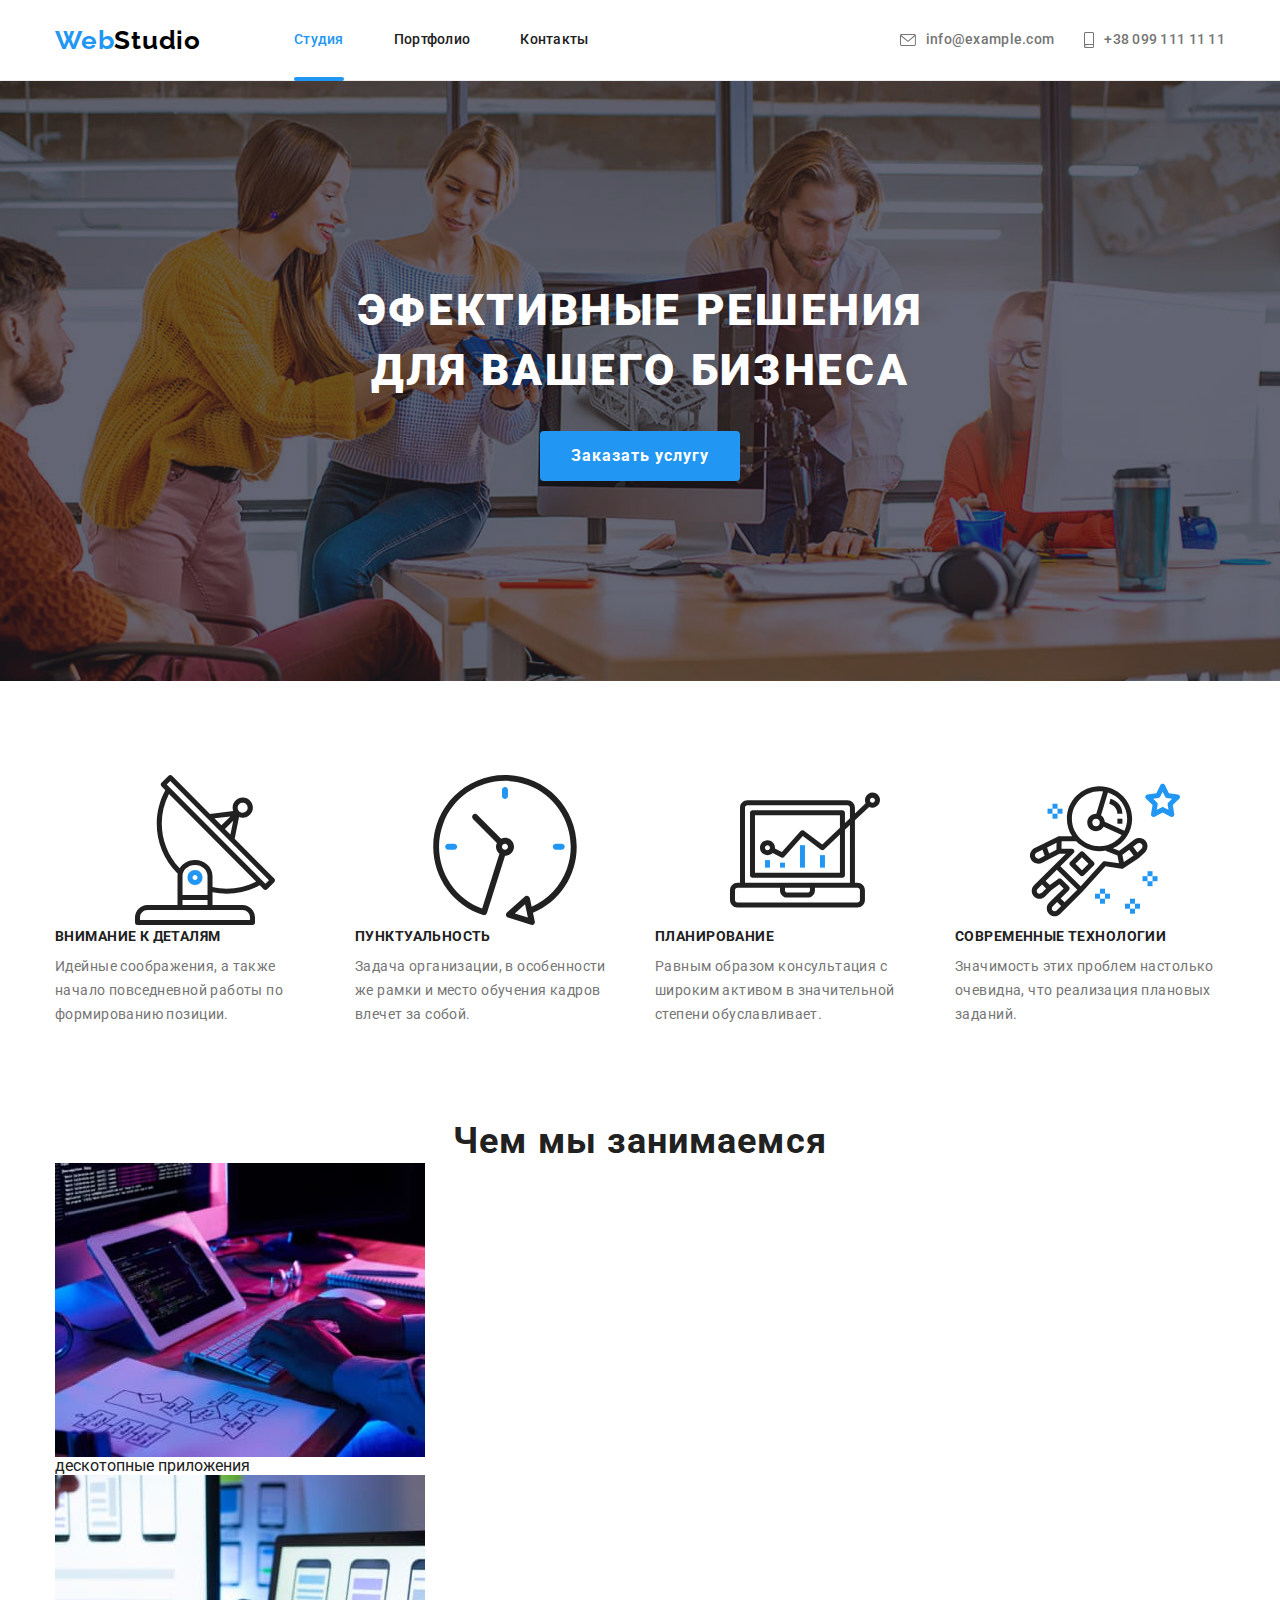
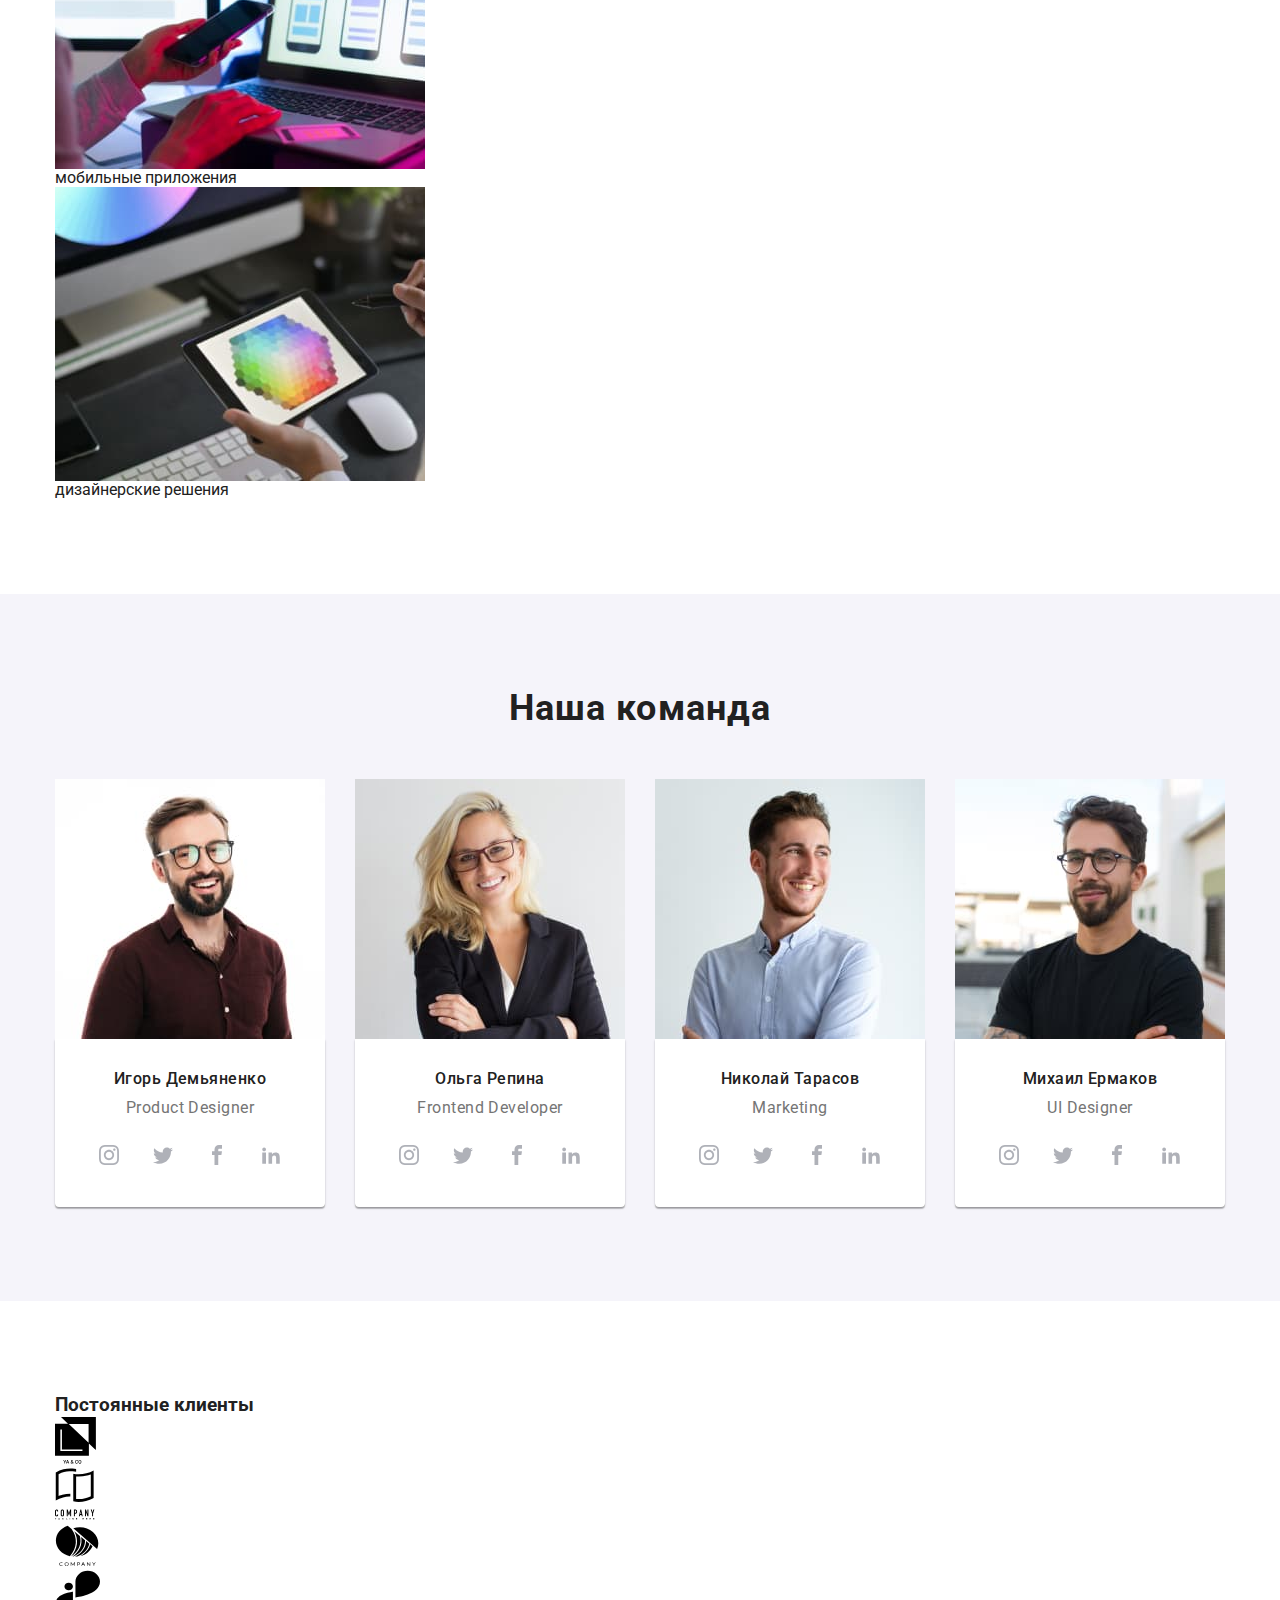
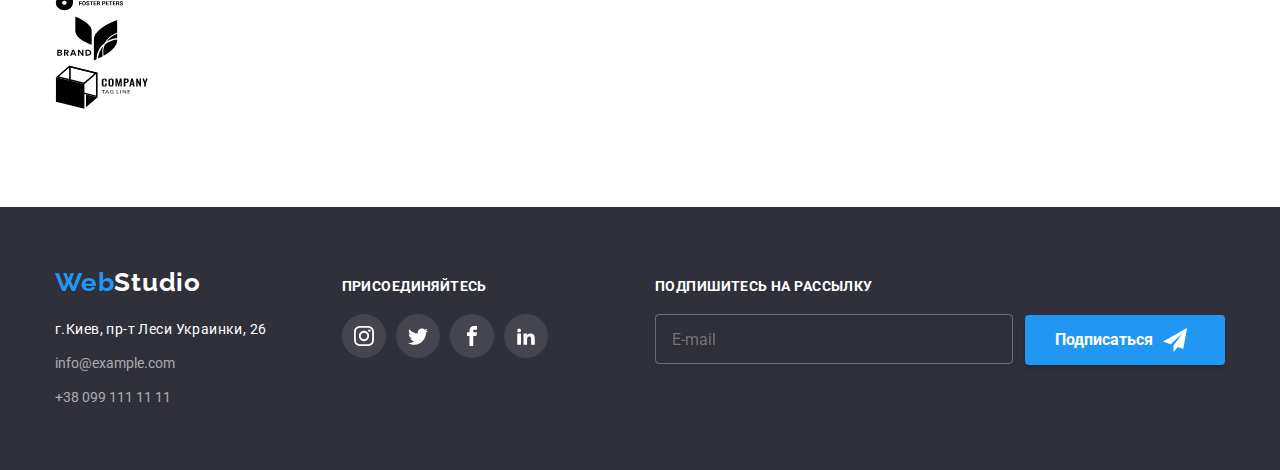
==== commit 52591736: "Add files via upload" ====
--- a/index.html
+++ b/index.html
@@ -187,158 +187,158 @@
             <!--Our team-->
         <section class="team section">
             <div class="container">
-            <h2 class="team-title section-title">Наша команда</h2>
-            <ul class="team-list list">
-                <li class="team-item">
-                    <img src="./img/product-designer.jpg"  alt="a man with a beard in a brown shirt" width="270" class="team-img">
-                    <div class="team-item-undertitle">
-                        <h3 class="team-item-member">Игорь Демьяненко</h3>
-                        <p lang="en" class="team-member-title">Product Designer</p>
-                            <ul class="social-icon-list">
-                                <li class="member-social-icon">
-                                    <a href="#" class="member-social-link">
+                <h2 class="container__member-list_title section-title">Наша команда</h2>
+                <ul class="container__member-list list">
+                    <li class="container__member">
+                        <img src="./img/product-designer.jpg"  alt="a man with a beard in a brown shirt" width="270" class="team-img">
+                        <div class="container__member_undertitle">
+                            <h3 class="container__member_name">Игорь Демьяненко</h3>
+                            <p lang="en" class="container__member_position">Product Designer</p>
+                                <ul class="social-list__icon">
+                                    <li class="social-list__member-icon">
+                                        <a href="#" class="member__social-link">
+                                            <svg class="social-icon" width="20" height="20">
+                                                <use href="./img/icons.svg#icon-instagram"></use>
+                                            </svg>
+                                        </a>
+                                    </li>
+                                    <li class="social-list__member-icon">
+                                        <a href="#" class="member__social-link">
+                                            <svg class="social-icon" width="20" height="20">
+                                                <use href="./img/icons.svg#icon-twitter"></use>
+                                            </svg>
+                                        </a>
+                                    </li>
+                                    <li class="social-list__member-icon">
+                                        <a href="#" class="member__social-link">
+                                            <svg class="social-icon" width="20" height="20">
+                                                <use href="./img/icons.svg#icon-facebook"></use>
+                                            </svg>
+                                        </a>
+                                    </li>
+                                    <li class="social-list__member-icon">
+                                        <a href="#" class="member__social-link">
+                                            <svg class="social-icon" width="20" height="20">
+                                                <use href="./img/icons.svg#icon-linkedin2"></use>
+                                            </svg>
+                                        </a>
+                                    </li>
+                                </ul>
+                        </div>
+                    </li>
+                    <li class="container__member">
+                        <img src="./img/fronend-developer.jpg" alt="woman in suit" width="270" class="team-img">
+                        <div class="container__member_undertitle">
+                        <h3 class="container__member_name">Ольга Репина</h3>
+                        <p lang="en" class="container__member_position">Frontend Developer</p>
+                        <ul class="social-list__icon">
+                            <li class="social-list__member-icon">
+                                <a href="#" class="member__social-link">
+                                    <svg class="social-icon" width="20" height="20">
+                                        <use href="./img/icons.svg#icon-instagram"></use>
+                                    </svg>
+                                </a>
+                            </li>
+                            <li class="social-list__member-icon">
+                                <a href="#" class="member__social-link">
+                                    <svg class="social-icon" width="20" height="20">
+                                        <use href="./img/icons.svg#icon-twitter"></use>
+                                    </svg>
+                                </a>
+                            </li>
+                            <li class="social-list__member-icon">
+                                <a href="#" class="member__social-link">
+                                    <svg class="social-icon" width="20" height="20">
+                                        <use href="./img/icons.svg#icon-facebook"></use>
+                                    </svg>
+                                </a>
+                            </li>
+                            <li class="social-list__member-icon">
+                                <a href="#" class="member__social-link">
+                                    <svg class="social-icon" width="20" height="20">
+                                        <use href="./img/icons.svg#icon-linkedin2"></use>
+                                    </svg>
+                                </a>
+                            </li>
+                        </ul>
+                        </div>
+                    </li>
+                    <li class="container__member">
+                        <img src="./img/marketing.jpg" alt="man in polo" width="270" class="team-img">
+                        <div class="container__member_undertitle">
+                            <h3 class="container__member_name">Николай Тарасов</h3>
+                            <p lang="en" class="container__member_position">Marketing</p>
+                            <ul class="social-list__icon">
+                                <li class="social-list__member-icon">
+                                    <a href="#" class="member__social-link">
                                         <svg class="social-icon" width="20" height="20">
                                             <use href="./img/icons.svg#icon-instagram"></use>
                                         </svg>
                                     </a>
                                 </li>
-                                <li class="member-social-icon">
-                                    <a href="#" class="member-social-link">
+                                <li class="social-list__member-icon">
+                                    <a href="#" class="member__social-link">
                                         <svg class="social-icon" width="20" height="20">
                                             <use href="./img/icons.svg#icon-twitter"></use>
                                         </svg>
                                     </a>
                                 </li>
-                                <li class="member-social-icon">
-                                    <a href="#" class="member-social-link">
+                                <li class="social-list__member-icon">
+                                    <a href="#" class="member__social-link">
                                         <svg class="social-icon" width="20" height="20">
                                             <use href="./img/icons.svg#icon-facebook"></use>
                                         </svg>
                                     </a>
                                 </li>
-                                <li class="member-social-icon">
-                                    <a href="#" class="member-social-link">
+                                <li class="social-list__member-icon">
+                                    <a href="#" class="member__social-link">
                                         <svg class="social-icon" width="20" height="20">
                                             <use href="./img/icons.svg#icon-linkedin2"></use>
                                         </svg>
                                     </a>
                                 </li>
                             </ul>
-                    </div>
-                </li>
-                <li class="team-item">
-                    <img src="./img/fronend-developer.jpg" alt="woman in suit" width="270" class="team-img">
-                    <div class="team-item-undertitle">
-                    <h3 class="team-item-member">Ольга Репина</h3>
-                    <p lang="en" class="team-member-title">Frontend Developer</p>
-                    <ul class="social-icon-list">
-                        <li class="member-social-icon">
-                            <a href="#" class="member-social-link">
-                                <svg class="social-icon" width="20" height="20">
-                                    <use href="./img/icons.svg#icon-instagram"></use>
-                                </svg>
-                            </a>
-                        </li>
-                        <li class="member-social-icon">
-                            <a href="#" class="member-social-link">
-                                <svg class="social-icon" width="20" height="20">
-                                    <use href="./img/icons.svg#icon-twitter"></use>
-                                </svg>
-                            </a>
-                        </li>
-                        <li class="member-social-icon">
-                            <a href="#" class="member-social-link">
-                                <svg class="social-icon" width="20" height="20">
-                                    <use href="./img/icons.svg#icon-facebook"></use>
-                                </svg>
-                            </a>
-                        </li>
-                        <li class="member-social-icon">
-                            <a href="#" class="member-social-link">
-                                <svg class="social-icon" width="20" height="20">
-                                    <use href="./img/icons.svg#icon-linkedin2"></use>
-                                </svg>
-                            </a>
-                        </li>
-                    </ul>
-                    </div>
-                </li>
-                <li class="team-item">
-                    <img src="./img/marketing.jpg" alt="man in polo" width="270" class="team-img">
-                    <div class="team-item-undertitle">
-                        <h3 class="team-item-member">Николай Тарасов</h3>
-                        <p lang="en" class="team-member-title">Marketing</p>
-                        <ul class="social-icon-list">
-                            <li class="member-social-icon">
-                                <a href="#" class="member-social-link">
+                        </div>
+                    </li>
+                    <li class="container__member">
+                        <img src="./img/ui-designer.jpg" alt="man in black t-shirt" width="270" class="team-img">
+                        <div class="container__member_undertitle">
+                        <h3 class="container__member_name">Михаил Ермаков</h3>
+                        <p lang="en" class="container__member_position">UI Designer</p>
+                        <ul class="social-list__icon">
+                            <li class="social-list__member-icon">
+                                <a href="#" class="member__social-link">
                                     <svg class="social-icon" width="20" height="20">
                                         <use href="./img/icons.svg#icon-instagram"></use>
                                     </svg>
                                 </a>
                             </li>
-                            <li class="member-social-icon">
-                                <a href="#" class="member-social-link">
+                            <li class="social-list__member-icon">
+                                <a href="#" class="member__social-link">
                                     <svg class="social-icon" width="20" height="20">
                                         <use href="./img/icons.svg#icon-twitter"></use>
                                     </svg>
                                 </a>
                             </li>
-                            <li class="member-social-icon">
-                                <a href="#" class="member-social-link">
+                            <li class="social-list__member-icon">
+                                <a href="#" class="member__social-link">
                                     <svg class="social-icon" width="20" height="20">
                                         <use href="./img/icons.svg#icon-facebook"></use>
                                     </svg>
                                 </a>
                             </li>
-                            <li class="member-social-icon">
-                                <a href="#" class="member-social-link">
+                            <li class="social-list__member-icon">
+                                <a href="#" class="member__social-link">
                                     <svg class="social-icon" width="20" height="20">
                                         <use href="./img/icons.svg#icon-linkedin2"></use>
                                     </svg>
                                 </a>
                             </li>
                         </ul>
-                    </div>
-                </li>
-                <li class="team-item">
-                    <img src="./img/ui-designer.jpg" alt="man in black t-shirt" width="270" class="team-img">
-                    <div class="team-item-undertitle">
-                    <h3 class="team-item-member">Михаил Ермаков</h3>
-                    <p lang="en" class="team-member-title">UI Designer</p>
-                    <ul class="social-icon-list">
-                        <li class="member-social-icon">
-                            <a href="#" class="member-social-link">
-                                <svg class="social-icon" width="20" height="20">
-                                    <use href="./img/icons.svg#icon-instagram"></use>
-                                </svg>
-                            </a>
-                        </li>
-                        <li class="member-social-icon">
-                            <a href="#" class="member-social-link">
-                                <svg class="social-icon" width="20" height="20">
-                                    <use href="./img/icons.svg#icon-twitter"></use>
-                                </svg>
-                            </a>
-                        </li>
-                        <li class="member-social-icon">
-                            <a href="#" class="member-social-link">
-                                <svg class="social-icon" width="20" height="20">
-                                    <use href="./img/icons.svg#icon-facebook"></use>
-                                </svg>
-                            </a>
-                        </li>
-                        <li class="member-social-icon">
-                            <a href="#" class="member-social-link">
-                                <svg class="social-icon" width="20" height="20">
-                                    <use href="./img/icons.svg#icon-linkedin2"></use>
-                                </svg>
-                            </a>
-                        </li>
-                    </ul>
-                    </div>
-                </li>
-            </ul>
-            </div>
+                        </div>
+                    </li>
+                </ul>
+                </div>
         </section>
             <!-- Clients -->
         <section class="clients section">
--- a/css/main.css
+++ b/css/main.css
@@ -43,7 +43,7 @@
   letter-spacing: 0.03em;
 }
 
-.modal-window__close-button, .modal-window__check-box, .modal-window__check-box span, .member-social-link, .features-item-icon, .overlay-work-text, .clients-item-link {
+.modal-window__close-button, .modal-window__check-box, .modal-window__check-box span, .member__social-link, .features-item-icon, .work-pics__overlay-text, .clients__item_link {
   display: flex;
   align-items: center;
   justify-content: center;
@@ -300,7 +300,7 @@
   justify-content: center;
 }
 
-.member-social-link {
+.member__social-link {
   width: 44px;
   height: 44px;
   border-radius: 50%;
@@ -310,7 +310,7 @@
   transition-timing-function: cubic-bezier(0.4, 0, 0.2, 1);
 }
 
-.member-social-link:hover, .member-social-link:focus {
+.member__social-link:hover, .member__social-link:focus {
   color: #ffffff;
   background-color: var(--accent-color);
 }
@@ -632,24 +632,24 @@
   padding-bottom: 94px;
 }
 
-.work-pics-title {
+.work-pics__title {
   margin-bottom: 50px;
 }
 
-.work-pics-list {
+.work-pics__list {
   display: flex;
   width: 370px;
 }
 
-.work-pics-item + .work-pics-item {
+.work-pics__item + .work-pics__item {
   margin-left: 30px;
 }
 
-.overlay-work-pics {
+.work-pics__overlay-pics {
   position: relative;
 }
 
-.overlay-work-text {
+.work-pics__overlay-text {
   font-weight: 700;
   font-size: 14px;
   line-height: 16px;
@@ -669,11 +669,11 @@
   border-color: tomato;
 }
 
-.team-title {
+.container__member-list_title {
   margin-bottom: 50px;
 }
 
-.team-list {
+.container__member-list {
   display: flex;
   margin-left: -30px;
 }
@@ -687,19 +687,19 @@
   color: var(--title-color);
 }
 
-.team-item {
+.container__member {
   width: calc(100% / 4 - 30px);
   margin-left: 30px;
   background-color: var(--team-item-background);
 }
 
-.team-item-undertitle {
+.container__member_undertitle {
   padding: 30px 32px;
   box-shadow: 0px 1px 3px rgba(0, 0, 0, 0.12), 0px 1px 1px rgba(0, 0, 0, 0.14), 0px 2px 1px rgba(0, 0, 0, 0.2);
   border-radius: 0px 0px 4px 4px;
 }
 
-.team-item-member {
+.container__member_name {
   font-weight: 500;
   font-size: 16px;
   line-height: calc(19 / 16);
@@ -709,8 +709,7 @@
   margin-bottom: 10px;
 }
 
-.team-member-title {
-  font-weight: normal;
+.container__member_position {
   font-size: 16px;
   line-height: calc(19 / 16);
   text-align: center;
@@ -719,11 +718,11 @@
   margin-bottom: 16px;
 }
 
-.clients-list {
-  display: flex;
-}
-
-.clients-list-name {
+.clients__list {
+  display: flex;
+}
+
+.clients__list-name {
   font-weight: 700;
   font-size: 36px;
   line-height: 42px;
@@ -733,15 +732,15 @@
   margin-bottom: 50px;
 }
 
-.clients-item + .clients-item {
+.clients__item + .clients__item {
   margin-left: 30px;
 }
 
-.clients-item-icon {
+.clients__item_icon {
   fill: currentColor;
 }
 
-.clients-item-link {
+.clients__item_link {
   color: #afb1b8;
   width: 170px;
   height: 92px;
@@ -753,7 +752,7 @@
   transition-timing-function: cubic-bezier(0.4, 0, 0.2, 1);
 }
 
-.clients-item-link:hover, .clients-item-link:focus {
+.clients__item_link:hover, .clients__item_link:focus {
   border-color: var(--accent-color);
   color: var(--accent-color);
 }
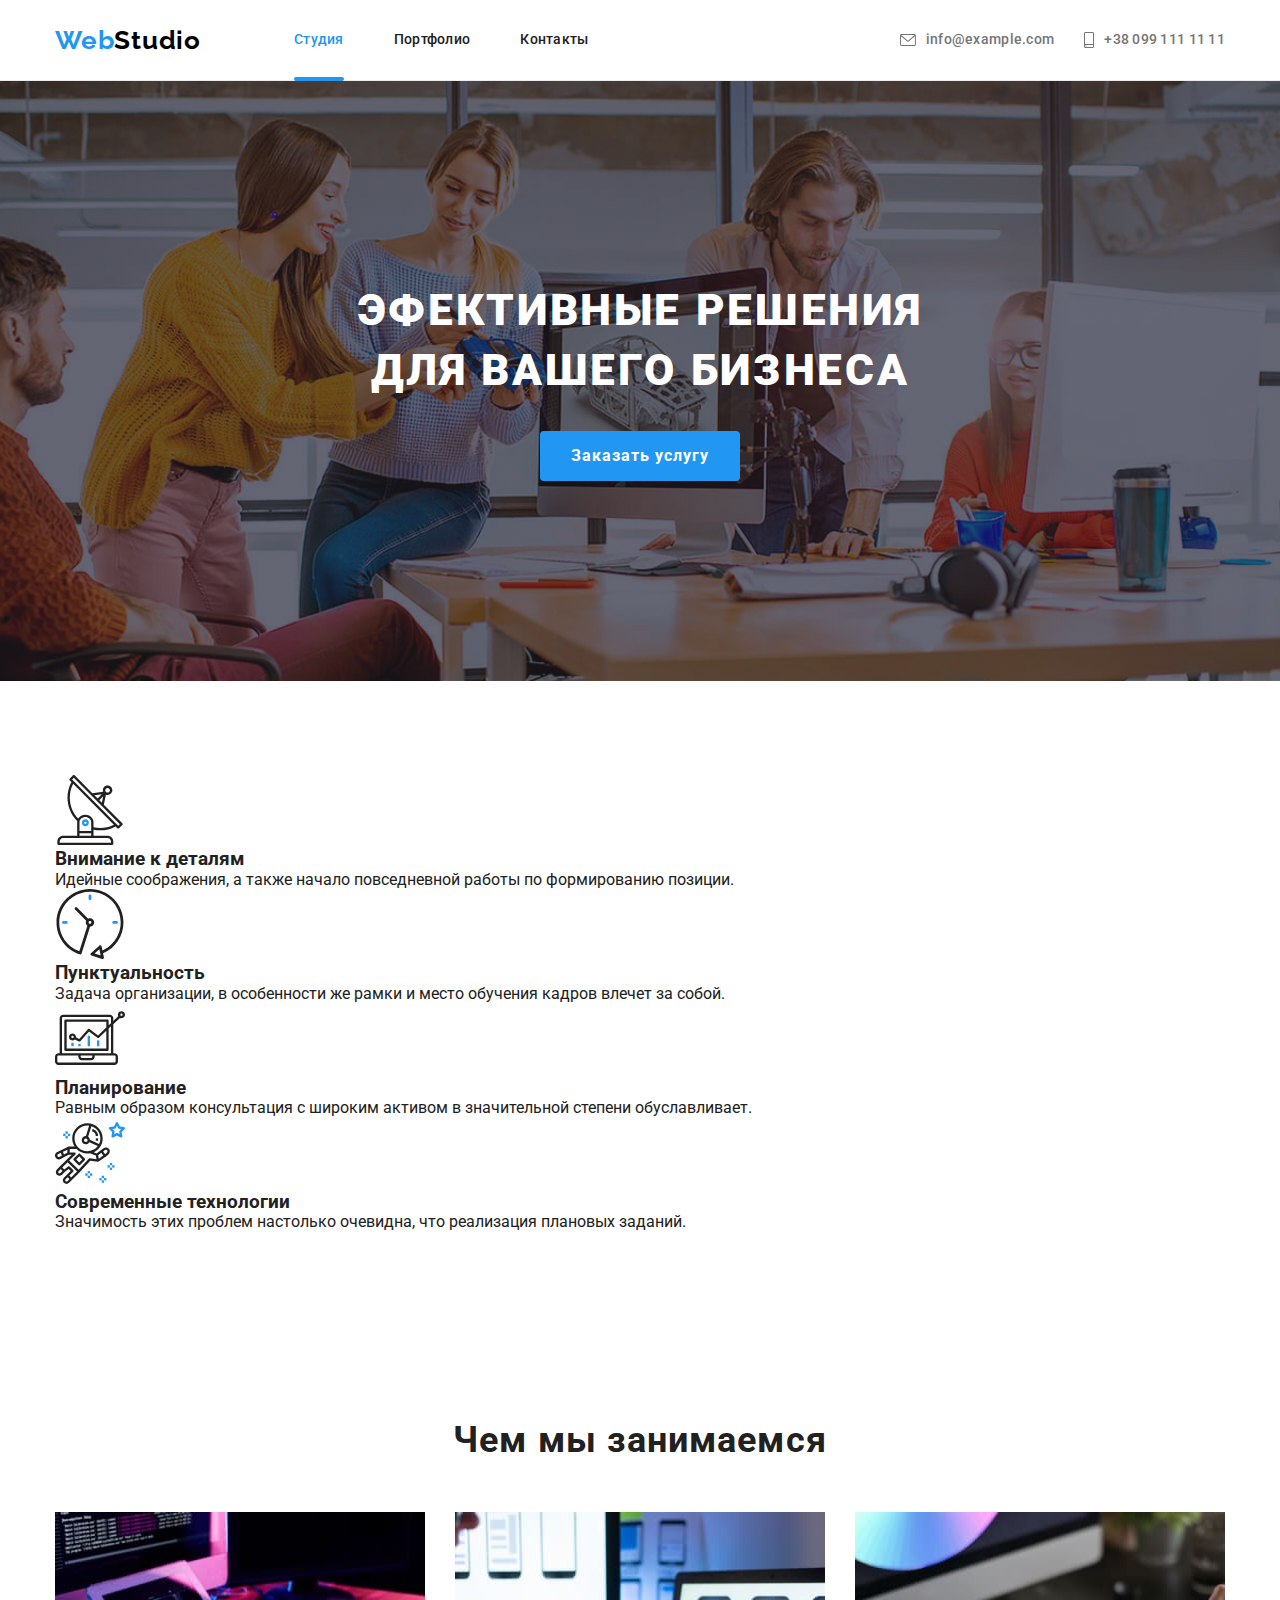
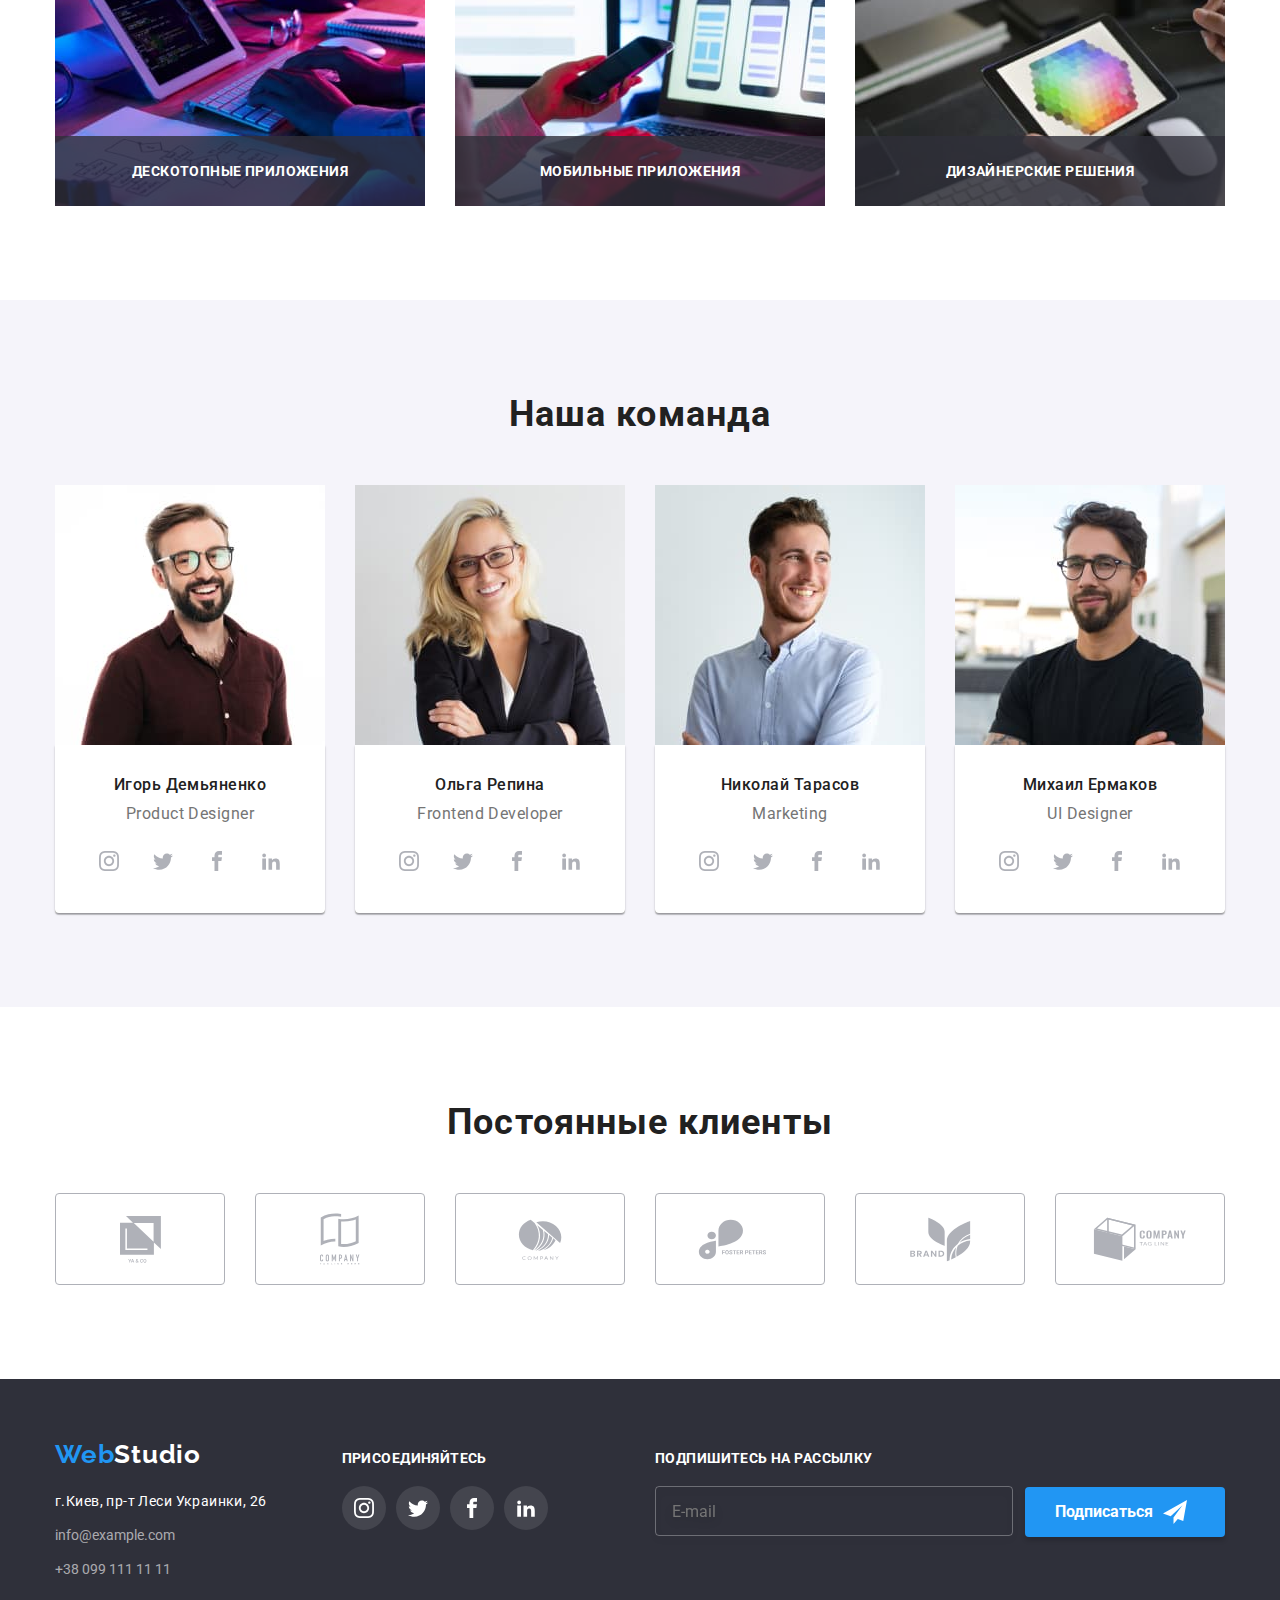
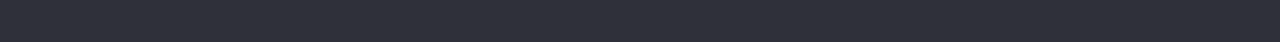
==== commit d964bcc0: "Add files via upload" ====
--- a/index.html
+++ b/index.html
@@ -53,7 +53,7 @@
             <div class="modal-backdrop is-hidden" data-modal>
                 <div class="modal-window">
                     <button type="button" class="modal-window__close-button" data-modal-close>
-                        <svg class="modal-window__close" width="11" height="11">
+                        <svg class="modal-window__close-icon" width="11" height="11">
                             <use href="./img/icons.svg#icon-cross"></use>
                         </svg>
                     </button>
@@ -119,66 +119,66 @@
             <div class="container">
             <h2 class="visually-hidden">hide</h2>
             <ul class="features-list list">
-                <li class="features-item">
-                    <div class="feature-item-icon">
-                        <svg class="feature-icon">
+                <li class="features-list__item">
+                    <div class="features-list__icon">
+                        <svg class="features-icon" width="70" height="70">
                             <use href="./img/icons.svg#icon-antenna"></use>
                         </svg>
                     </div>
-                    <h3 class="features-list-name">Внимание к деталям</h3>
-                    <p class="features-list-text">Идейные соображения, а также начало повседневной работы по формированию позиции.</p>
-                </li>
-                <li class="features-item">
-                    <div class="feature-item-icon">
-                        <svg class="feature-icon">
+                    <h3 class="features-list__name">Внимание к деталям</h3>
+                    <p class="features-list__text">Идейные соображения, а также начало повседневной работы по формированию позиции.</p>
+                </li>
+                <li class="features-list__item">
+                    <div class="features-list__icon">
+                        <svg class="features-icon" width="70" height="70">
                             <use href="./img/icons.svg#icon-clock"></use>
                         </svg>
                     </div>
-                    <h3 class="features-list-name">Пунктуальность</h3>
-                    <p class="features-list-text">Задача организации, в особенности же рамки и место обучения кадров влечет за собой.</p>
-                </li>
-                <li class="features-item">
-                    <div class="feature-item-icon">
-                        <svg class="feature-icon">
+                    <h3 class="features-list__name">Пунктуальность</h3>
+                    <p class="features-list__text">Задача организации, в особенности же рамки и место обучения кадров влечет за собой.</p>
+                </li>
+                <li class="features-list__item">
+                    <div class="features-list__icon">
+                        <svg class="features-icon" width="70" height="70">
                             <use href="./img/icons.svg#icon-diagram"></use>
                         </svg>
                     </div>
-                    <h3 class="features-list-name">Планирование</h3>
-                    <p class="features-list-text">Равным образом консультация с широким активом в значительной степени обуславливает.</p>
-                </li>
-                <li class="features-item">
-                    <div class="feature-item-icon">
-                        <svg class="feature-icon">
+                    <h3 class="features-list__name">Планирование</h3>
+                    <p class="features-list__text">Равным образом консультация с широким активом в значительной степени обуславливает.</p>
+                </li>
+                <li class="features-list__item">
+                    <div class="features-list__icon">
+                        <svg class="features-icon" width="70" height="70">
                             <use href="./img/icons.svg#icon-astronaut"></use>
                         </svg>
                     </div>
-                    <h3 class="features-list-name">Современные технологии</h3>
-                    <p class="features-list-text">Значимость этих проблем настолько очевидна, что реализация плановых заданий.</p>
+                    <h3 class="features-list__name">Современные технологии</h3>
+                    <p class="features-list__text">Значимость этих проблем настолько очевидна, что реализация плановых заданий.</p>
                 </li>
             </ul>
             </div>
         </section>
             <!--Our work-->
-        <section class="work-pics">
+        <section class="work-pics section">
             <div class="container">
-            <h2 class="work-pics-title section-title">Чем мы занимаемся</h2>
-            <ul class="work-pics-list list">
-                <li class="work-pics-item">
-                    <div class="overlay-work-pics">
+            <h2 class="work-pics__title section-title">Чем мы занимаемся</h2>
+            <ul class="work-pics__list list">
+                <li class="work-pics__item">
+                    <div class="work-pics__overlay-pics">
                         <img src="./img/box-1.jpg" width="370" alt="рабочее место с планшетом">
-                        <p class="overlay-work-text">дескотопные приложения</p>
-                    </div>
-                </li>
-                <li class="work-pics-item">
-                    <div class="overlay-work-pics">
+                        <p class="work-pics__overlay-text">дескотопные приложения</p>
+                    </div>
+                </li>
+                <li class="work-pics__item">
+                    <div class="work-pics__overlay-pics">
                         <img src="./img/box-2.jpg" width="370" alt="рабочее место с ноутбуком">
-                        <p class="overlay-work-text">мобильные приложения</p>
-                    </div>
-                </li>
-                <li class="work-pics-item">
-                    <div class="overlay-work-pics">
+                        <p class="work-pics__overlay-text">мобильные приложения</p>
+                    </div>
+                </li>
+                <li class="work-pics__item">
+                    <div class="work-pics__overlay-pics">
                         <img src="./img/box-3.jpg" width="370" alt="планшет с палитрой">
-                        <p class="overlay-work-text">дизайнерские решения</p>
+                        <p class="work-pics__overlay-text">дизайнерские решения</p>
                     </div>
                 </li>
             </ul>
@@ -342,47 +342,47 @@
         </section>
             <!-- Clients -->
         <section class="clients section">
-            <div class="container">
-                <h3 class="clients-list-name">Постоянные клиенты</h3>
-                    <ul class="clients-list list">
-                        <li class="clients-item">
-                            <a href="#" class="clients-item-link">
-                                <svg class="clients-item-icon" width="41" height="47">
+            <div class="clients container">
+                <h3 class="clients__list-name">Постоянные клиенты</h3>
+                    <ul class="clients__list list">
+                        <li class="clients__item">
+                            <a href="#" class="clients__item_link">
+                                <svg class="clients__item_icon" width="41" height="47">
                                     <use href="./img/icons.svg#icon-yanco"></use>
                                 </svg>
                             </a>
                         </li>
-                        <li class="clients-item">
-                            <a href="#" class="clients-item-link">
-                                <svg class="clients-item-icon" width="40" height="52">
+                        <li class="clients__item">
+                            <a href="#" class="clients__item_link">
+                                <svg class="clients__item_icon" width="40" height="52">
                                     <use href="./img/icons.svg#icon-taglinehere"></use>
                                 </svg>
                             </a>
                         </li>
-                        <li class="clients-item">
-                            <a href="#" class="clients-item-link">
-                                <svg class="clients-item-icon" width="44" height="41">
+                        <li class="clients__item">
+                            <a href="#" class="clients__item_link">
+                                <svg class="clients__item_icon" width="44" height="41">
                                     <use href="./img/icons.svg#icon-company"></use>
                                 </svg>
                             </a>
                         </li>
-                        <li class="clients-item">
-                            <a href="#" class="clients-item-link">
-                                <svg class="clients-item-icon" width="85" height="41">
+                        <li class="clients__item">
+                            <a href="#" class="clients__item_link">
+                                <svg class="clients__item_icon" width="85" height="41">
                                     <use href="./img/icons.svg#icon-fosterpeters"></use>
                                 </svg>
                             </a>
                         </li>
-                        <li class="clients-item">
-                            <a href="#" class="clients-item-link">
-                                <svg class="clients-item-icon" width="65" height="45">
+                        <li class="clients__item">
+                            <a href="#" class="clients__item_link">
+                                <svg class="clients__item_icon" width="65" height="45">
                                     <use href="./img/icons.svg#icon-brand"></use>
                                 </svg>
                             </a>
                         </li>
-                        <li class="clients-item">
-                            <a href="#" class="clients-item-link">
-                            <svg class="clients-item-icon" width="94" height="44">
+                        <li class="clients__item">
+                            <a href="#" class="clients__item_link">
+                            <svg class="clients__item_icon" width="94" height="44">
                                 <use href="./img/icons.svg#icon-tagline"></use>
                             </svg>
                             </a>
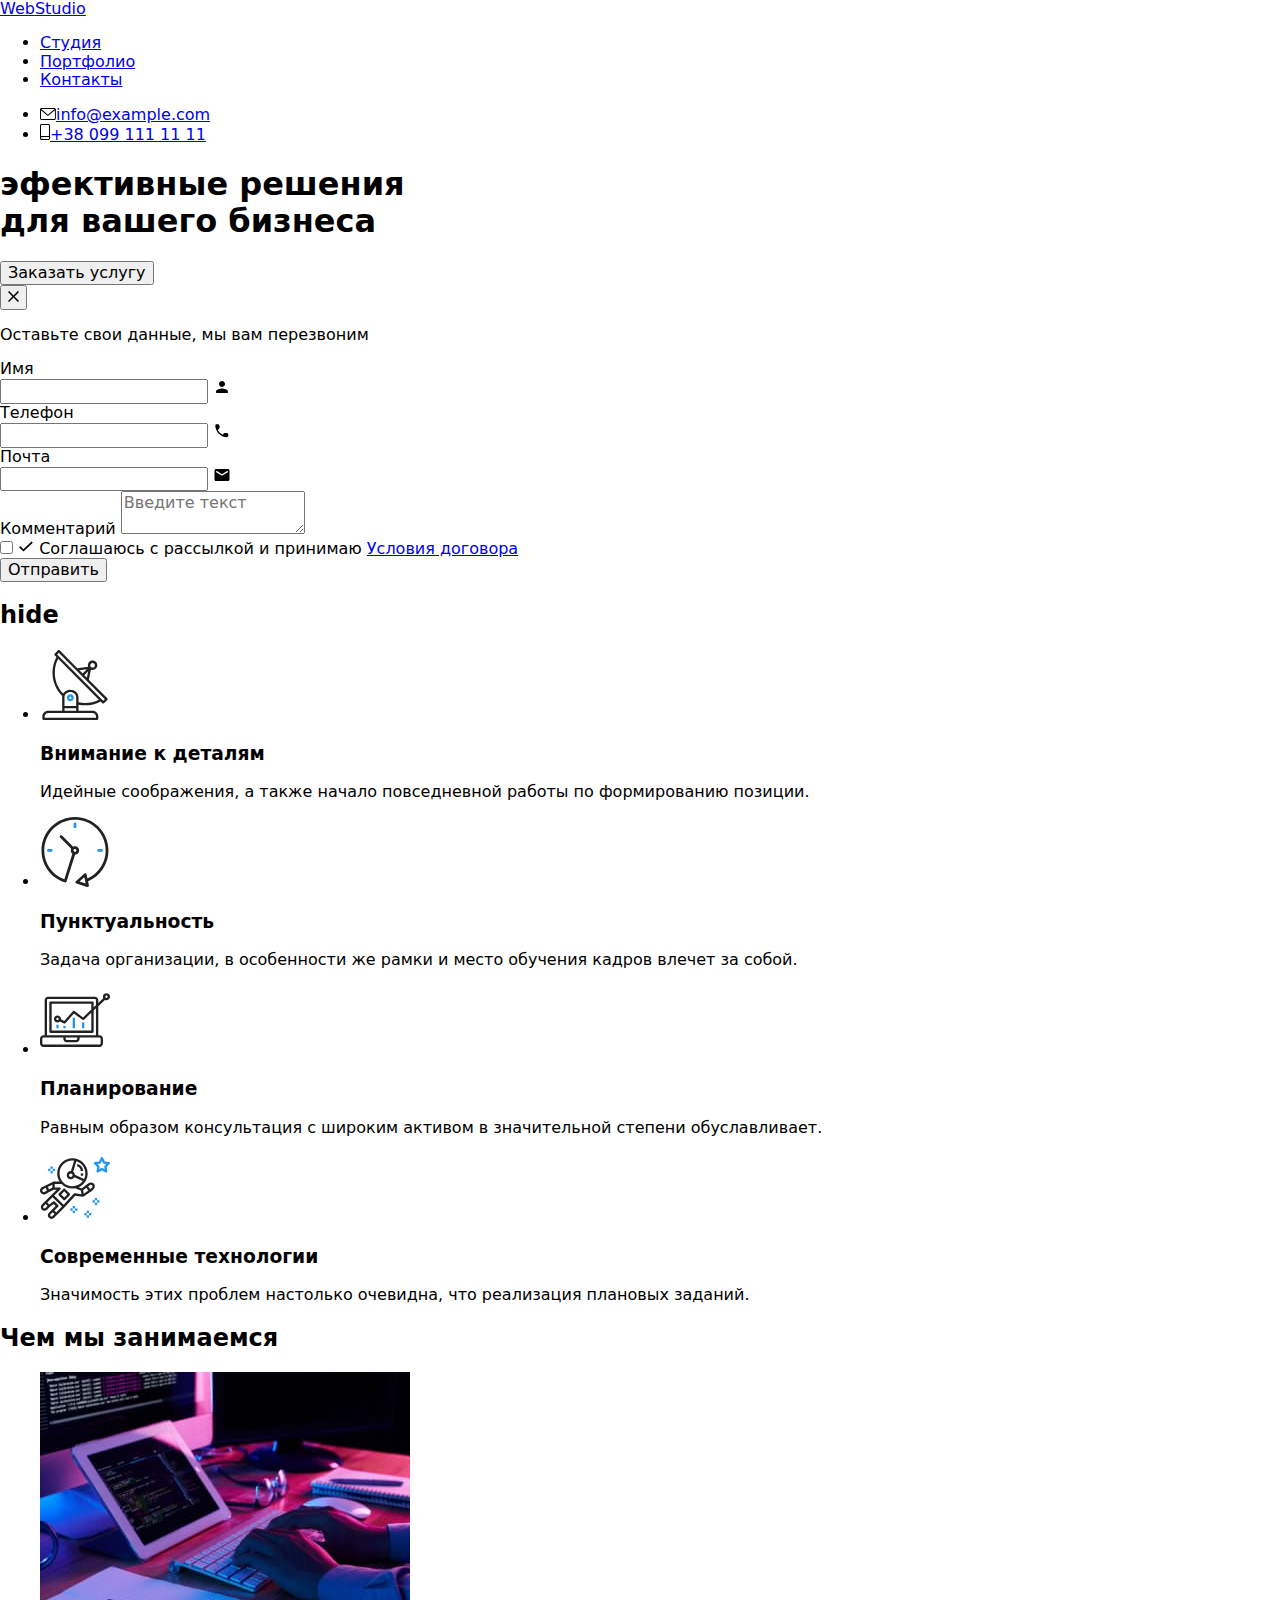
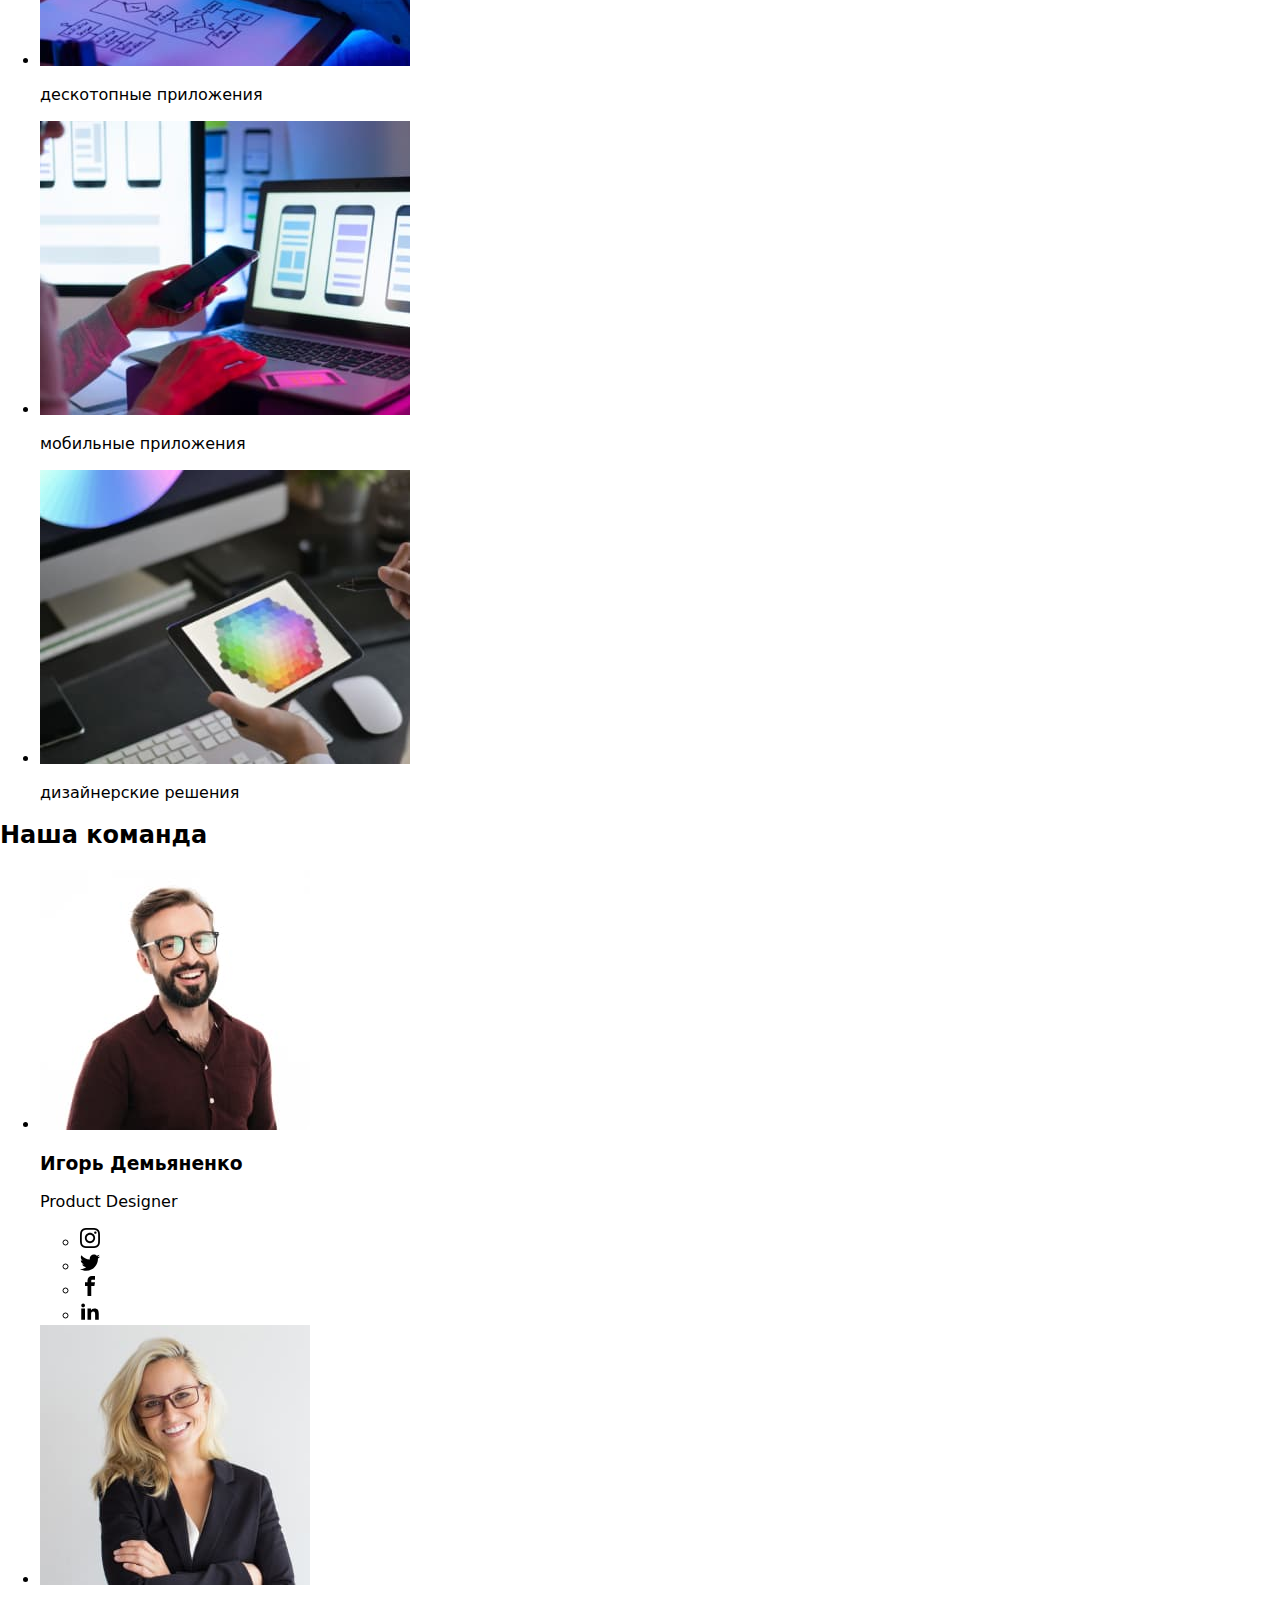
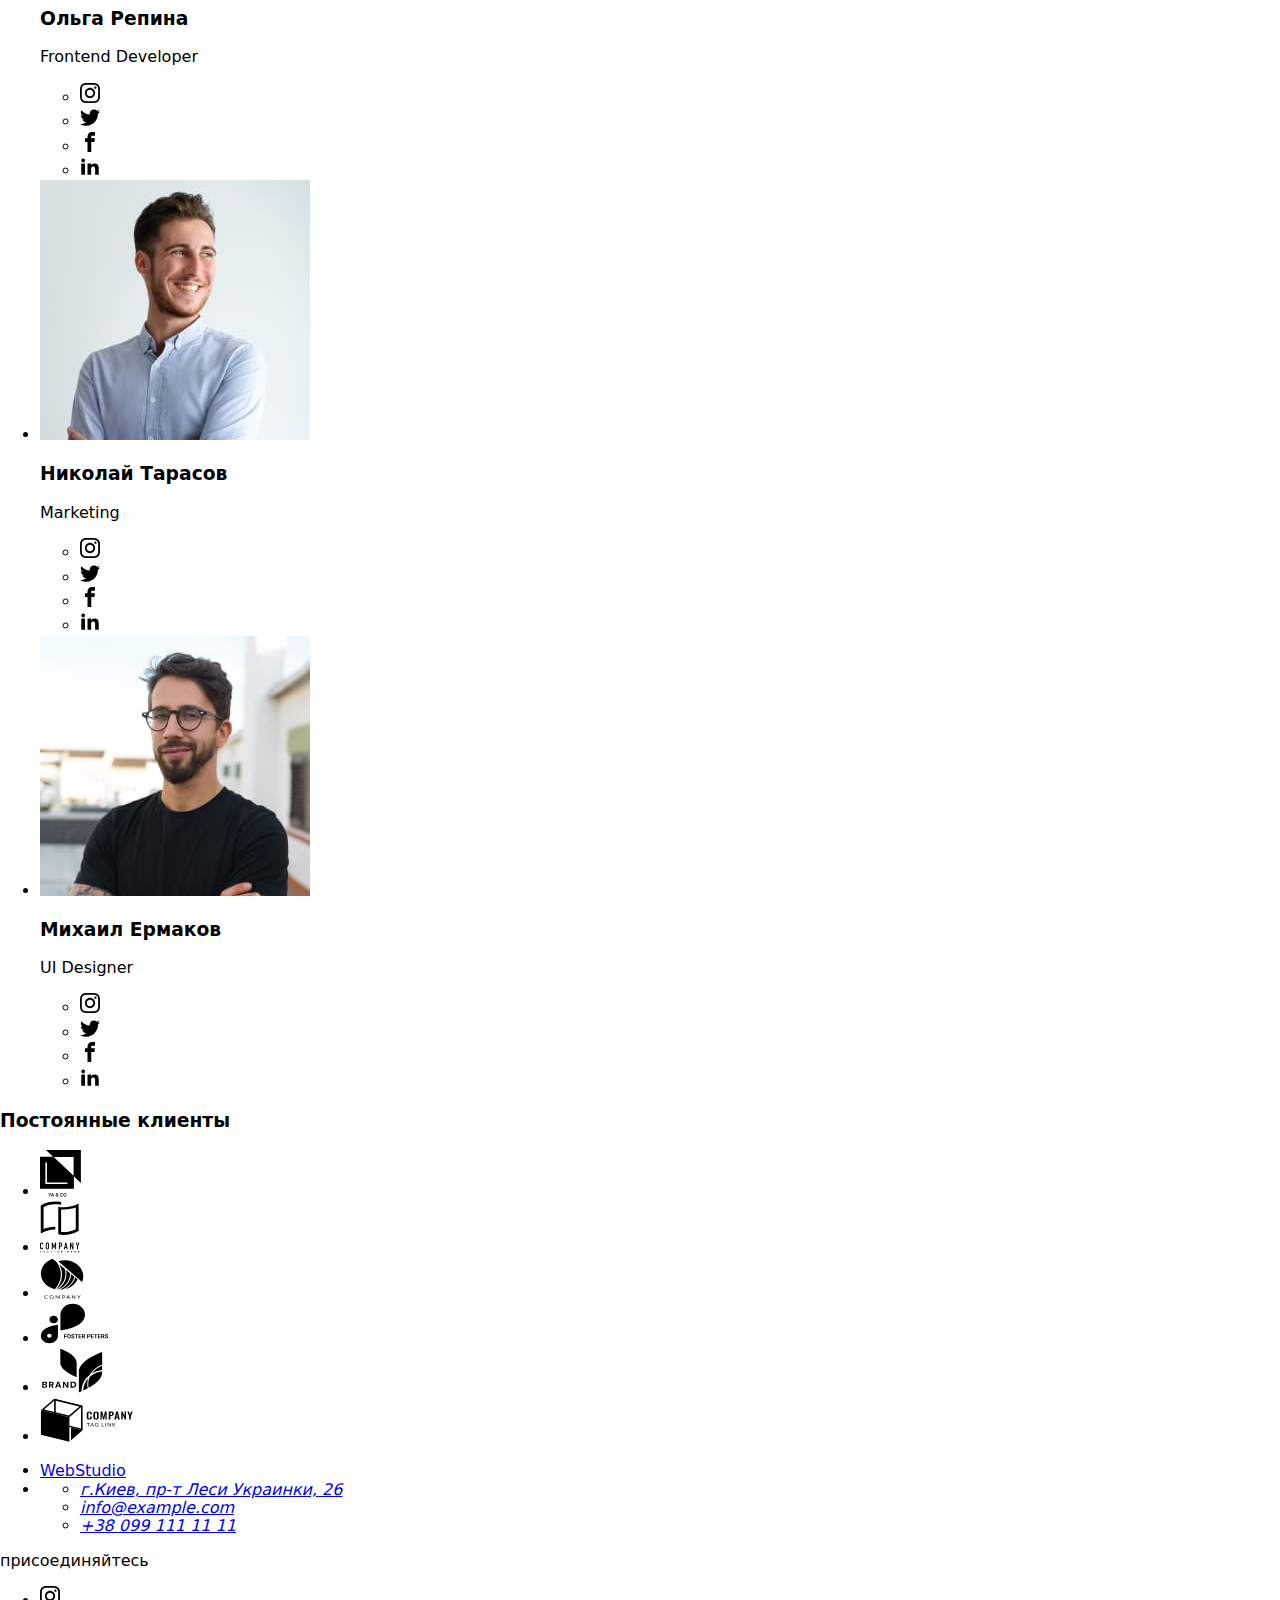
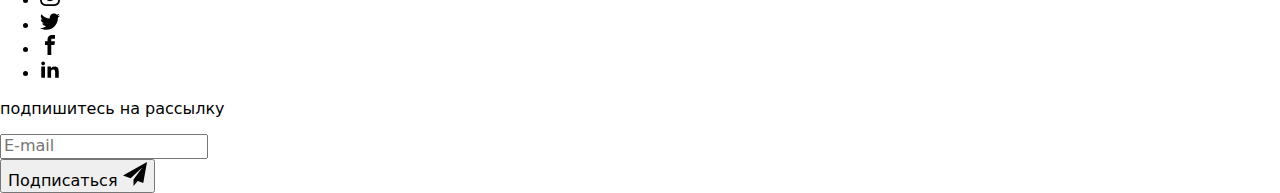
==== commit c0b937d8: "Add files via upload" ====
--- a/index.html
+++ b/index.html
@@ -11,7 +11,7 @@
         rel="stylesheet">
     <link rel="stylesheet" href="https://cdnjs.cloudflare.com/ajax/libs/modern-normalize/1.0.0/modern-normalize.min.css" />
     <link rel="stylesheet" href="./css/style.css" />
-    <link rel="stylesheet" href="./css/main.css">
+    <!-- <link rel="stylesheet" href="./css/main.min.css"> -->
     
 </head>
 <body>
--- a/css/main.min.css
+++ b/css/main.min.css
@@ -0,0 +1,2 @@
+p,h1,h2,h3,h4,h5,h6{margin:0}ul{margin:0;padding:0}img{display:block}body{background-color:white;font-family:"Roboto", sans-serif;color:#212121}.list{list-style:none}.header__logo-first,.logo{font-family:"Raleway", sans-serif;font-weight:700;font-size:26px;line-height:1.19;letter-spacing:0.03em}.modal-window__close-button,.modal-window__check-box,.modal-window__check-box span,.member__social-link,.features-list__icon,.work-pics__overlay-text,.clients__item_link{display:flex;align-items:center;justify-content:center}.social-list__link,.header-list__link::after{transition-duration:250ms;transition-property:background-color;transition-timing-function:cubic-bezier(0.4, 0, 0.2, 1)}.header-list__link,.footer-link__address,.footer-link__contacts-link{transition-duration:250ms;transition-property:color;transition-timing-function:cubic-bezier(0.4, 0, 0.2, 1)}.visually-hidden{position:absolute;clip:rect(0 0 0 0);width:1px;height:1px;margin:-1px}:root{--hero-btntxt-color: #ffffff;--hero-btnbkg-color: #2196f3;--button-color: #212121;--accent-color: #2196f3;--title-color: #212121;--text-color: #757575;--img-title-color: #212121;--team-background: #f5f4fa;--team-item-background: #ffffff;--border-item-color: #201212}.container{width:1200px;padding-left:15px;padding-right:15px;margin:0 auto}.section{padding-bottom:94px;padding-top:94px}.modal-backdrop{position:fixed;z-index:1;top:0;left:0;width:100%;height:100%;background-color:rgba(0,0,0,0.2);transition:opacity 500ms}.modal-backdrop.is-hidden{opacity:0;pointer-events:none}.modal-window{position:absolute;z-index:2;top:50%;left:50%;transform:translate(-50%, -50%);width:528px;height:581px;background:#ffffff;padding:40px;box-shadow:0px 1px 3px rgba(0,0,0,0.12),0px 1px 1px rgba(0,0,0,0.14),0px 2px 1px rgba(0,0,0,0.2);border-radius:4px}.modal-window__name{font-weight:700;font-size:20px;line-height:23px;text-align:center;letter-spacing:0.03em;color:var(--title-color);margin-bottom:12px}.modal-window__close-button{position:absolute;top:8px;right:8px;width:30px;height:30px;border-radius:50%;background:#ffffff;border:1px solid rgba(0,0,0,0.1)}.modal-window__close-button:hover,.modal-window__close-button:focus{color:var(--accent-color);outline:none}.modal-window__close-icon{fill:currentColor}.modal-window__input-icon{position:relative}.modal-window__input-title{font-size:12px;line-height:calc(14 / 12);letter-spacing:0.01em;color:var(--text-color);display:block;margin-bottom:4px}.modal-window__input{width:100%;height:40px;outline:none;padding:11px 12px;border:1px solid rgba(33,33,33,0.2);border-radius:4px;padding-left:42px}.modal-window__input:focus,.modal-window__input:hover{border-color:var(--accent-color)}.modal-window__input:hover+.modal-window__line-icon,.modal-window__input:focus+.modal-window__line-icon{fill:var(--accent-color)}.modal-window__user-text{margin-bottom:20px}.modal-window__checkbox{margin-bottom:30px}.modal-window__input-line{margin-bottom:10px}.modal-window__line-icon{position:absolute;left:12px;top:50%;transform:translateY(-50%);fill:var(--img-title-color);color:var(--accent-color)}.modal-window__line-icon:focus{fill:currentColor}.modal-window__check-box{width:100%;height:24px;font-size:14px;line-height:1.71;letter-spacing:0.03em;color:var(--text-color)}.modal-window__check-box span{width:16px;height:15px;border:2px solid var(--border-item-color);border-radius:3px;margin-right:5px}.modal-window__check-box:focus,.modal-window__check-box:focus span{color:var(--accent-color);border-color:var(--accent-color)}.modal-window__check-box-second{font-size:14px;line-height:1.71;letter-spacing:0.03em;color:var(--accent-color);margin-left:5px}.modal-window__checkbox-icon{fill:transparent}.modal-window__check-form:checked+.modal-window__check-box>span{background-color:var(--accent-color);border:none}.modal-window__check-form:checked+.modal-window__check-box .modal-window__checkbox-icon{fill:var(--hero-btntxt-color)}.modal-window__check-form:focus+.modal-window__check-box>span,.modal-window__check-form:hover+.modal-window__check-box>span{border:3px solid var(--accent-color);border-radius:4px}.modal-window__comment{width:100%;height:120px;font-size:14px;line-height:1.14;letter-spacing:0.01em;color:rgba(117,117,117,0.5);border:1px solid rgba(33,33,33,0.2);padding:12px 16px;border-radius:4px;resize:none;outline:none}.modal-window__comment:focus,.modal-window__comment:hover{border-color:var(--accent-color)}.form-button{display:block;width:200px;height:50px;border-radius:4px;border-color:transparent;color:var(--hero-btntxt-color);background-color:var(--hero-btnbkg-color);box-shadow:0px 4px 4px rgba(0,0,0,0.15);margin:auto}.social-icon{fill:currentColor}.social-list__icon{list-style:none;display:flex;justify-content:center}.member__social-link{width:44px;height:44px;border-radius:50%;color:#afb1b8;transition-duration:250ms;transition-property:background-color, color;transition-timing-function:cubic-bezier(0.4, 0, 0.2, 1)}.member__social-link:hover,.member__social-link:focus{color:#ffffff;background-color:var(--accent-color)}.social-list{margin-left:75px}.social-list__name{font-weight:700;font-size:14px;line-height:calc(16 / 14);letter-spacing:0.03em;text-transform:uppercase;color:#ffffff;margin-bottom:20px}.social-list__link{width:44px;height:44px;border-radius:50%;background-color:rgba(255,255,255,0.1);display:flex;align-items:center;justify-content:center;color:#ffffff}.social-list__link:hover,.social-list__link:focus{background-color:var(--accent-color)}.social-list__link:hover .social-icon,.social-list__link:focus .social-icon{fill:#ffffff}.social-list__member-icon+.social-list__member-icon{margin-left:10px}.subscription-news{margin-left:auto}.subscription-form{display:flex;align-items:baseline}.submit-button{font-weight:700;padding-left:28px;display:flex;align-items:center}.footer-submit-button{position:relative;margin-left:12px}.footer-input{width:358px;height:50px;outline:none;border:1px solid rgba(255,255,255,0.3);filter:drop-shadow(0px 4px 4px rgba(0,0,0,0.15));border-radius:4px;background-color:transparent;color:var(--hero-btntxt-color);padding:15px 16px}.submit-icon{margin-left:10px;fill:var(--hero-btntxt-color)}.header__logo-first{color:#2196f3}.logo{color:#000000;text-decoration:none}.button{padding:6px 22px;font-family:inherit;font-weight:500;font-size:16px;line-height:1.62;letter-spacing:0.03em;color:#212121;text-decoration:none;background-color:#f5f4fa;border-radius:4px;border:none;transition-duration:250ms;transition-property:background-color, color, box-shadow;transition-timing-function:cubic-bezier(0.4, 0, 0.2, 1)}.button:hover,.button:focus,.button-list .button.btn-current{background-color:var(--accent-color);color:#ffffff;box-shadow:0 5px 0 #f5f4fa}.sort-btn{cursor:pointer}.header{border-top:1px #ffffff;border-bottom:1px solid #ececec}.header__logo{padding:24px 0}.header__line{display:flex;align-items:center}.header-list__link{position:relative;display:block;padding-top:32px;padding-bottom:32px;font-size:14px;font-weight:500;line-height:1.14;letter-spacing:0.02em;color:var(--button-color);text-decoration:none}.header-list__link::after{content:"";display:block;position:absolute;width:100%;height:4px;border-radius:2px;bottom:-1px;left:0}.header-list__link:hover::after,.header-list__link:focus::after{background-color:var(--accent-color)}.current::after{position:absolute;content:"";width:100%;height:4px;border-radius:2px;bottom:-1px;left:0;background-color:var(--accent-color)}.header-list__link:hover,.header-list__link:focus,.header-contacts__link:hover,.header-contacts__link:focus{color:var(--accent-color)}.header-contacts__item:hover .header__icon{fill:var(--accent-color)}.header-list{display:flex}.header-list .header-list__item+.header-list__item{margin-left:50px}.header-list .header-list__link.current{color:var(--accent-color)}.navigation{margin-left:93px}.header-contacts__icon{margin-right:10px;fill:currentColor}.header-contacts{display:flex;margin-left:auto;align-items:center}.header-contacts .header-contacts__item+.header-contacts__item{margin-left:30px}.header-contacts__link{display:flex;align-items:center;font-weight:500;font-size:14px;line-height:1.14;letter-spacing:0.02em;color:var(--text-color);text-decoration:none;color:#757575}.header-contacts__mail,.header-contacts__tel{padding-top:32px;padding-bottom:32px}.hero{background-color:#2f303a;padding-top:200px;padding-bottom:200px;background-image:linear-gradient(rgba(47,48,58,0.4), rgba(47,48,58,0.4)),url(../img/hero-image.jpg);background-repeat:no-repeat;background-position:center;background-size:cover;max-width:1600px;margin:0 auto}.hero__name{font-weight:900;font-size:44px;line-height:1.36;text-align:center;letter-spacing:0.06em;text-transform:uppercase;color:#ffffff}.hero__btn{display:block;width:200px;height:50px;font-family:inherit;font-weight:700;font-size:16px;line-height:1.87;align-items:center;text-align:center;letter-spacing:0.06em;color:var(--hero-btntxt-color);background:var(--hero-btnbkg-color);margin:30px auto auto;border-radius:4px;border:none}.features{margin-top:0;padding-top:94px}.features-list{display:flex;flex-wrap:wrap}.features-list .features-list__item{width:270px}.features-list__icon{width:270px;height:120px;background-color:#f5f4fa;margin-bottom:30px}.features-list__item+.features-list__item{margin-left:30px}.features-list__name{font-weight:700;font-size:14px;line-height:1.14;letter-spacing:0.03em;text-transform:uppercase;color:var(--img-title-color);margin-bottom:10px}.features-list__text{font-size:14px;line-height:1.71;letter-spacing:0.03em;color:var(--text-color)}.work-pics{margin-top:0;padding-bottom:94px}.work-pics__title{margin-bottom:50px}.work-pics__list{display:flex;width:370px}.work-pics__item+.work-pics__item{margin-left:30px}.work-pics__overlay-pics{position:relative}.work-pics__overlay-text{font-weight:700;font-size:14px;line-height:16px;letter-spacing:0.03em;text-transform:uppercase;color:#ffffff;position:absolute;width:100%;height:70px;bottom:0;background:rgba(47,48,58,0.8)}.team{margin-top:0;background-color:var(--team-background);border-color:tomato}.container__member-list_title{margin-bottom:50px}.container__member-list{display:flex;margin-left:-30px}.section-title{font-weight:700;font-size:36px;line-height:1.16;text-align:center;letter-spacing:0.03em;color:var(--title-color)}.container__member{width:calc(100% / 4 - 30px);margin-left:30px;background-color:var(--team-item-background)}.container__member_undertitle{padding:30px 32px;box-shadow:0px 1px 3px rgba(0,0,0,0.12),0px 1px 1px rgba(0,0,0,0.14),0px 2px 1px rgba(0,0,0,0.2);border-radius:0px 0px 4px 4px}.container__member_name{font-weight:500;font-size:16px;line-height:calc(19 / 16);text-align:center;letter-spacing:0.03em;color:var(--img-title-color);margin-bottom:10px}.container__member_position{font-size:16px;line-height:calc(19 / 16);text-align:center;letter-spacing:0.03em;color:var(--text-color);margin-bottom:16px}.clients__list{display:flex}.clients__list-name{font-weight:700;font-size:36px;line-height:42px;text-align:center;letter-spacing:0.03em;color:var(--img-title-color);margin-bottom:50px}.clients__item+.clients__item{margin-left:30px}.clients__item_icon{fill:currentColor}.clients__item_link{color:#afb1b8;width:170px;height:92px;border:1px solid #afb1b8;border-radius:4px;cursor:pointer;transition-duration:250ms;transition-property:color, border-color;transition-timing-function:cubic-bezier(0.4, 0, 0.2, 1)}.clients__item_link:hover,.clients__item_link:focus{border-color:var(--accent-color);color:var(--accent-color)}.footer{padding-top:60px;padding-bottom:60px;background-color:#2f303a}.footer-list{display:flex;align-items:baseline}.footer-link{font-size:14px;line-height:1.71;color:rgba(255,255,255,0.6)}.footer-link__logo{font-family:Raleway;font-weight:700;font-size:26px;line-height:calc(31 / 26);letter-spacing:0.03em;color:#ffffff;text-decoration:none;display:block;margin-bottom:20px}.footer-link__address{font-size:14px;line-height:1.71;letter-spacing:0.03em;color:#ffffff;text-decoration:none}.footer-link__contacts{font-style:normal}.footer-link__contacts-list{text-decoration:none}.footer-link__contacts-list:not(:last-child){margin-bottom:10px}.footer-link__contacts-link{font-size:14px;line-height:1.71;color:rgba(255,255,255,0.6);text-decoration:none}.footer-link__contacts-link:hover,.footer-link__contacts-link:focus,.footer-link__address:hover,.footer-link__address:focus{color:var(--accent-color)}.container__button-list{display:flex;justify-content:center;margin-bottom:50px}.container__button-list .container__item-btn+.container__item-btn{margin-left:8px}.container__ourwork-img_title{font-weight:700;font-size:18px;line-height:2;letter-spacing:0.06em;color:var(--img-title-color)}.container__ourwork-img_description{font-size:16px;line-height:calc(30 / 16);letter-spacing:0.03em;color:var(--text-color)}.container__img-list{display:flex;flex-wrap:wrap;margin-left:-30px;margin-top:-30px}.container__item-list{width:calc(100% / 3 - 30px);margin-left:30px;margin-top:30px;transition-duration:250ms;transition-property:box-shadow;transition-timing-function:cubic-bezier(0.4, 0, 0.2, 1)}.container__item-list_link{text-decoration:none}.container__item-list:hover,.container__item-list:focus-within{box-shadow:5px 10px 10px rgba(0,0,0,0.12)}.container__item-list:hover .container__overlay-sort_text,.container__item-list:focus-within .container__overlay-sort_text{transform:translateY(0)}.container__border-bottom_text{border-bottom:1px solid #eeeeee;border-right:1px solid #eeeeee;border-left:1px solid #eeeeee;padding:20px 24px}.container__overlay-sort{position:relative;overflow:hidden}.container__overlay-sort_text{position:absolute;padding:63px 24px;width:100%;height:100%;left:0px;top:0px;font-size:18px;line-height:1.56;letter-spacing:0.03em;color:#ffffff;background:rgba(33,150,243,0.9);transform:translateY(101%);transition:transform 250ms cubic-bezier(0.4, 0, 0.2, 1)}
+/*# sourceMappingURL=main.min.css.map */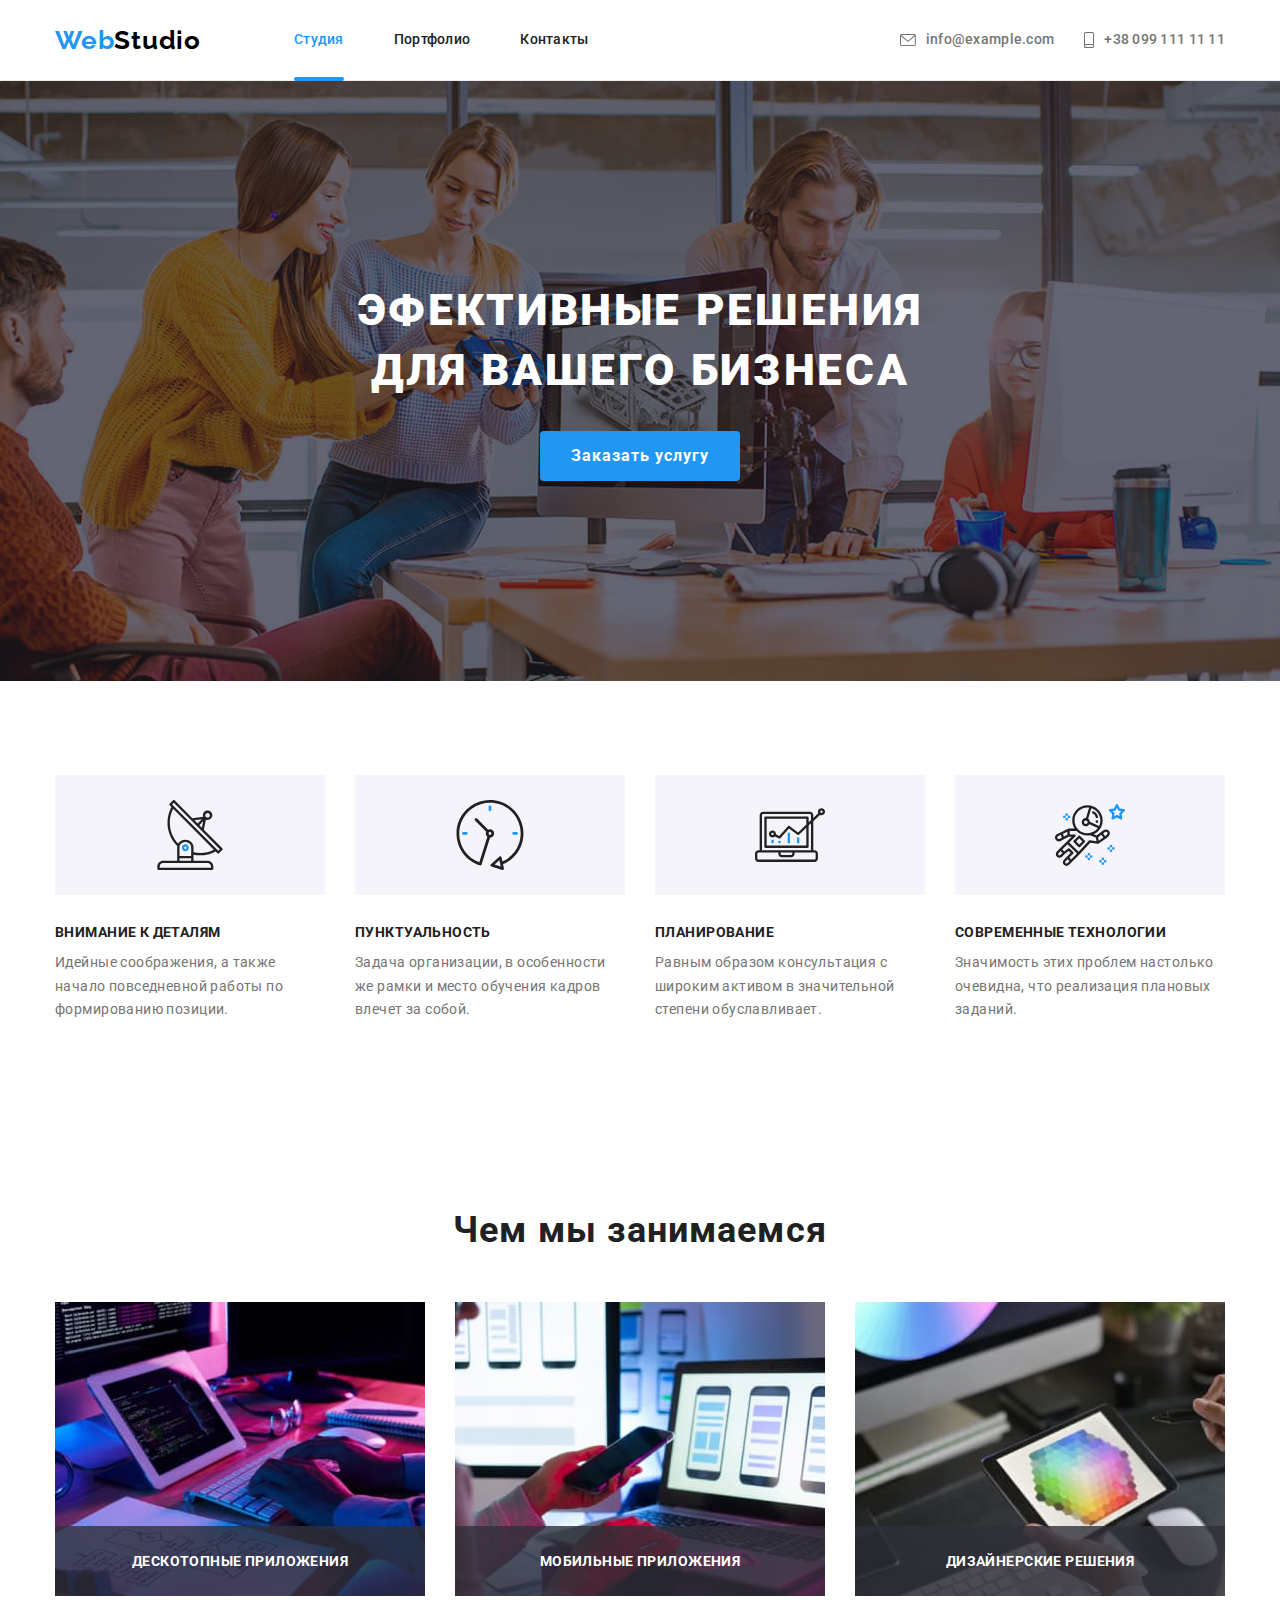
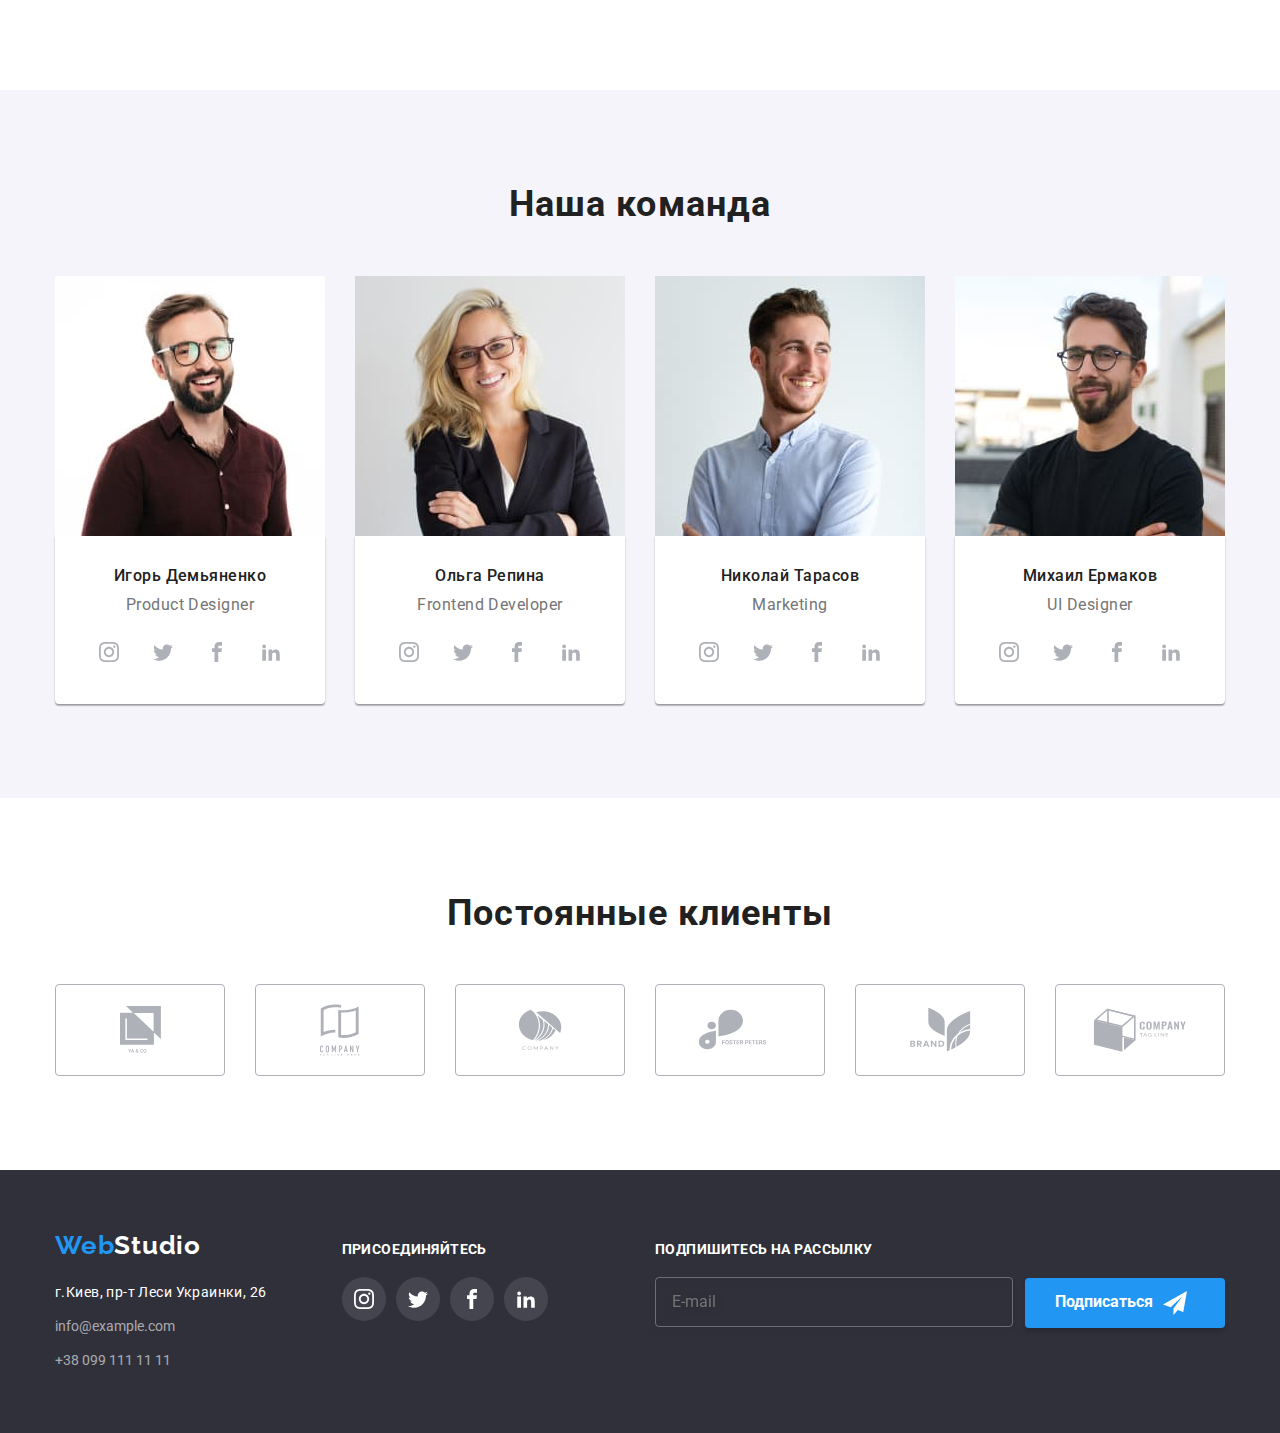
==== commit 40f72b99: "Add files via upload" ====
--- a/index.html
+++ b/index.html
@@ -10,8 +10,7 @@
     <link href="https://fonts.googleapis.com/css2?family=Raleway:wght@700&family=Roboto:wght@400;500;700;900&display=swap"
         rel="stylesheet">
     <link rel="stylesheet" href="https://cdnjs.cloudflare.com/ajax/libs/modern-normalize/1.0.0/modern-normalize.min.css" />
-    <link rel="stylesheet" href="./css/style.css" />
-    <!-- <link rel="stylesheet" href="./css/main.min.css"> -->
+    <link rel="stylesheet" href="./css/main.min.css" />
     
 </head>
 <body>
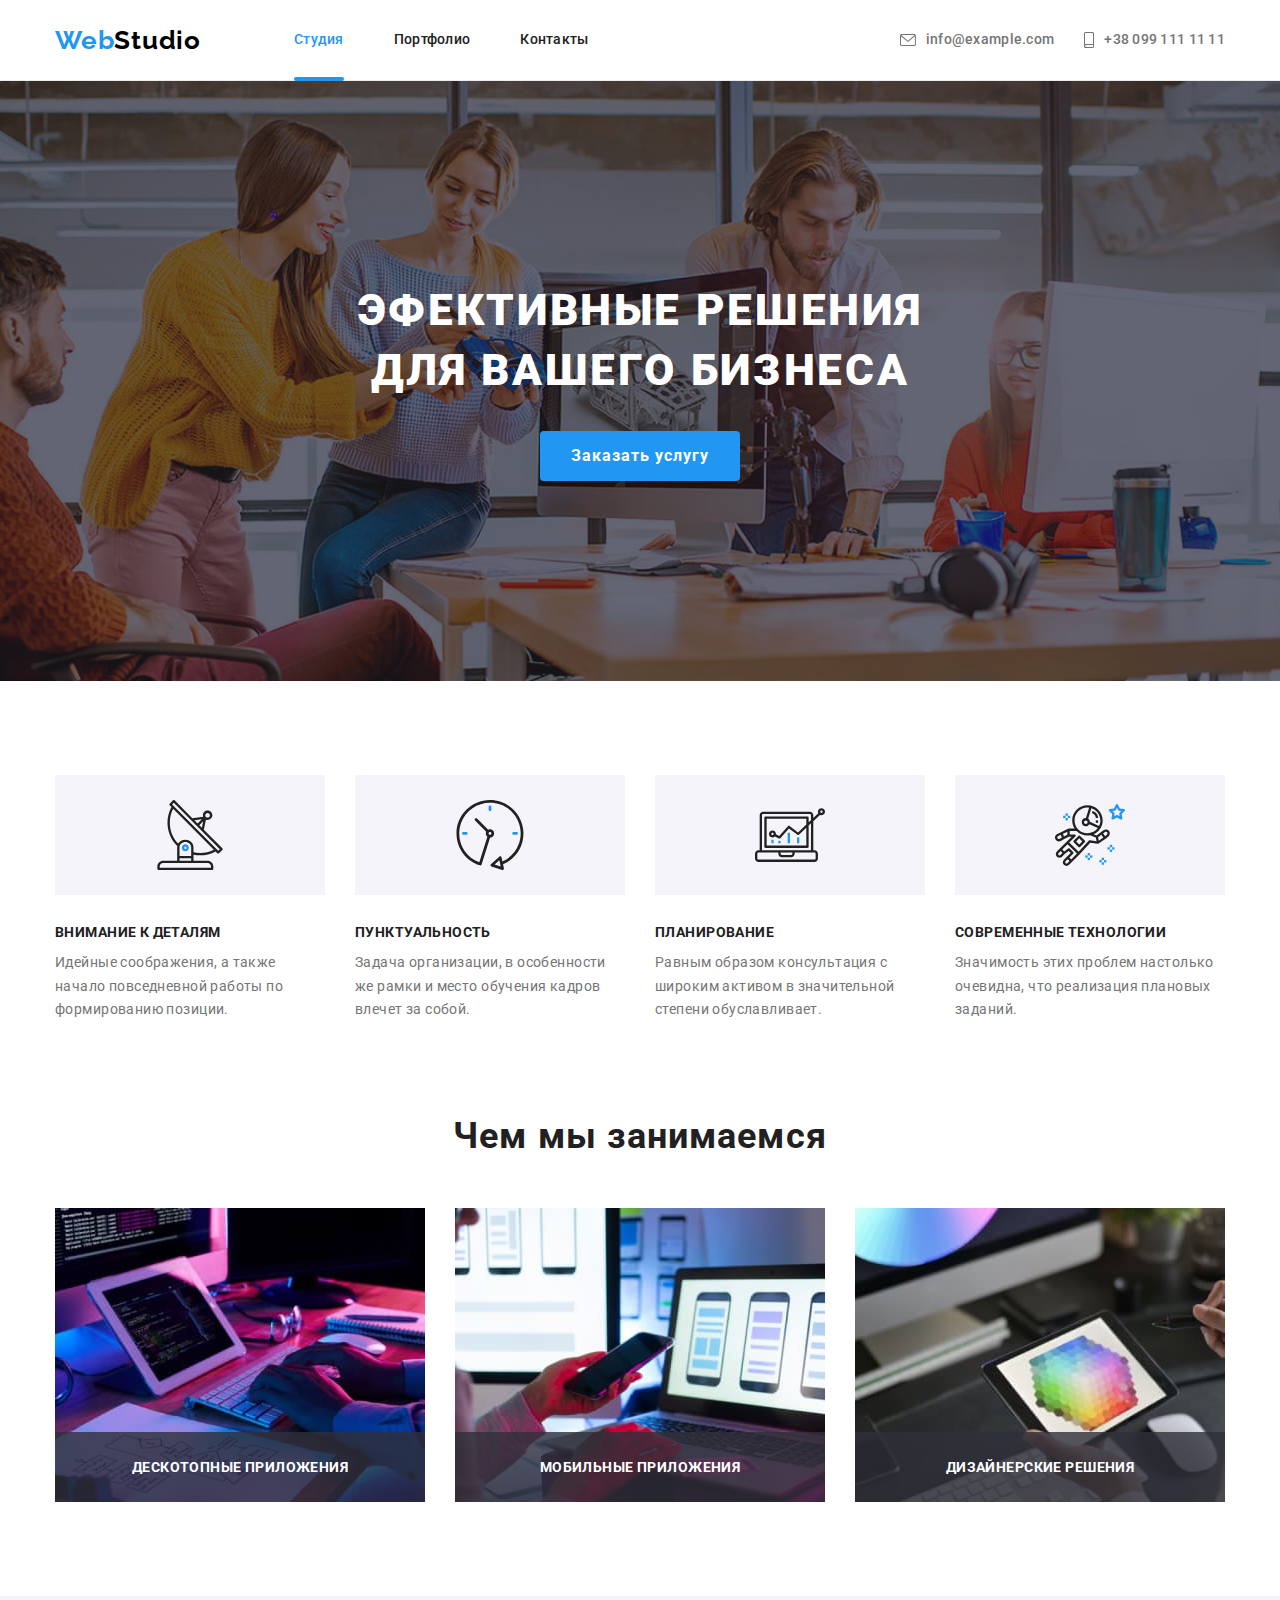
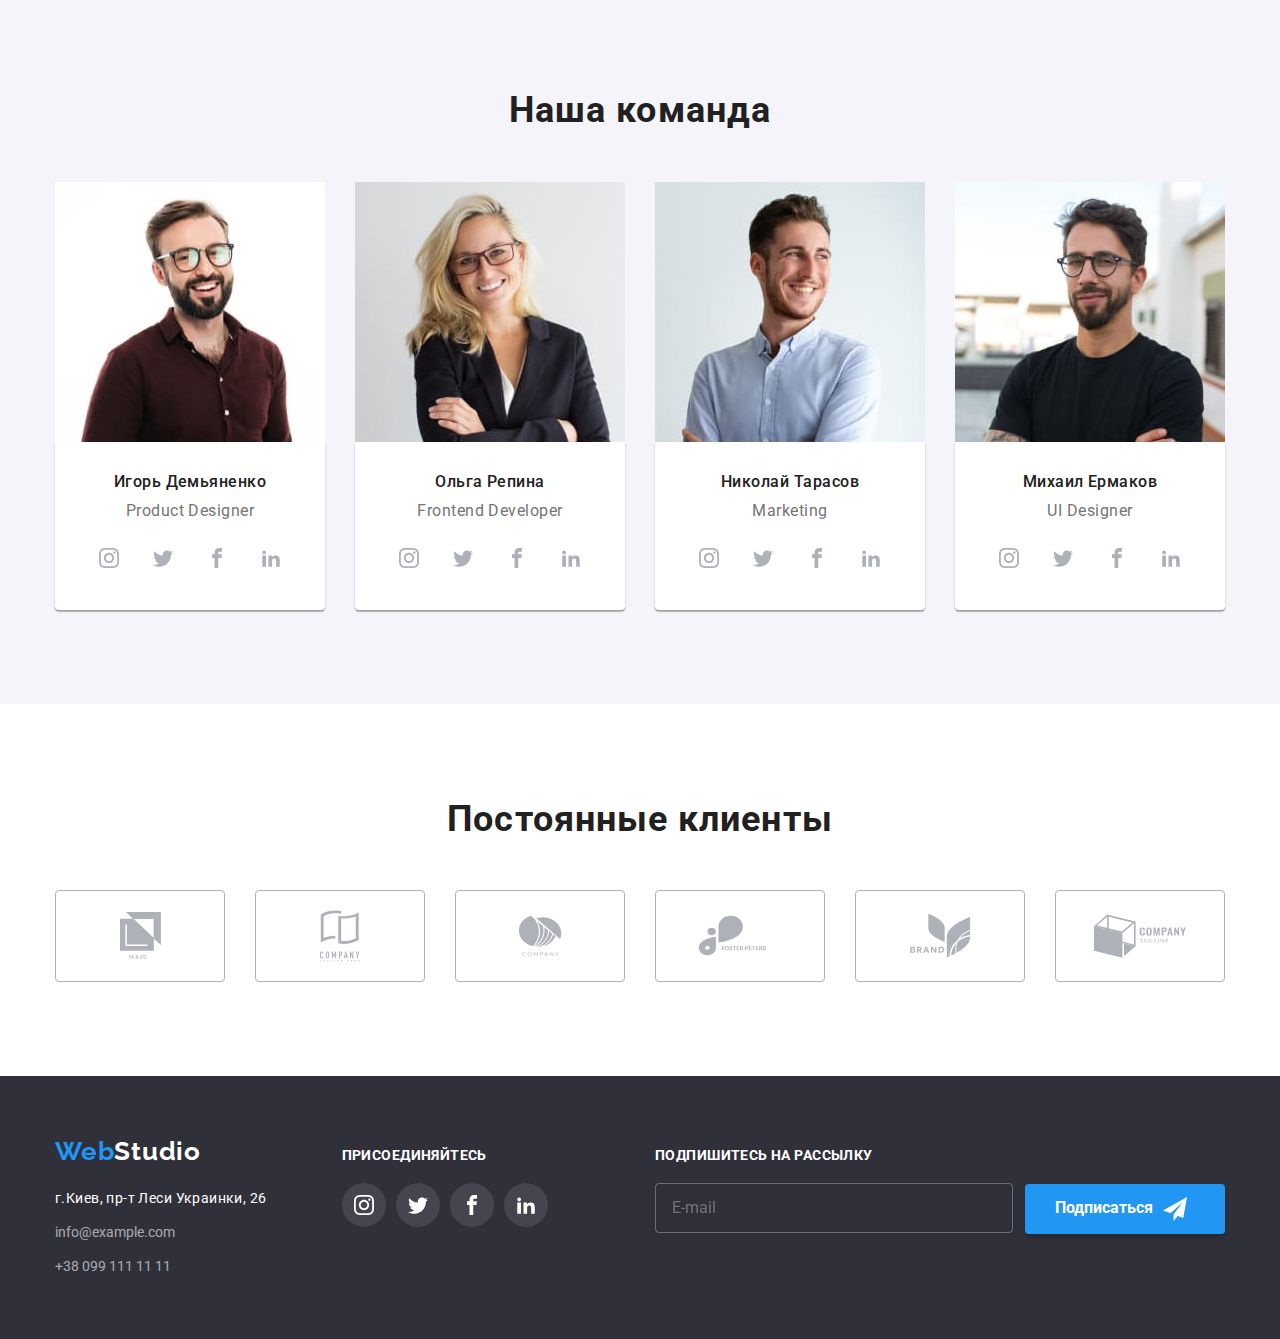
==== commit cb45b434: "Add files via upload" ====
--- a/index.html
+++ b/index.html
@@ -48,69 +48,6 @@
             <div class="container">
                 <h1 class="hero__name">эфективные решения <br>для вашего бизнеса</h1>
                 <button type="button" class="hero__btn sort-btn" data-modal-open>Заказать услугу</button>
-            </div>
-            <div class="modal-backdrop is-hidden" data-modal>
-                <div class="modal-window">
-                    <button type="button" class="modal-window__close-button" data-modal-close>
-                        <svg class="modal-window__close-icon" width="11" height="11">
-                            <use href="./img/icons.svg#icon-cross"></use>
-                        </svg>
-                    </button>
-                    <p class="modal-window__name">Оставьте свои данные, мы вам перезвоним</p>
-                    <form class="modal-window__form">
-                        <div class="modal-window__input-line">
-                            <label class="modal-window__input-title" for="user-name">Имя</label>
-                            <div class="modal-window__input-icon">
-                                <input class="modal-window__input" name="user-name" type="text" id="user-name">
-                                    <svg class="modal-window__line-icon" width="18" height="18">
-                                        <use href="./img/icons.svg#icon-person"></use>
-                                    </svg>
-                            </div>
-                        </div>
-                        <div class="modal-window__input-line">
-                            <label class="modal-window__input-title" for="user-phone">Телефон</label>
-                            <div class="modal-window__input-icon">
-                                <input class="modal-window__input" name="user-phone" type="tel" id="user-phone">
-                                    <svg class="modal-window__line-icon" width="18" height="18">
-                                        <use href="./img/icons.svg#icon-phone"></use>
-                                    </svg>
-                            </div>
-                        </div>
-                        <div class="modal-window__input-line">
-                            <label class="modal-window__input-title" for="user-mail">Почта</label>
-                            <div class="modal-window__input-icon">
-                                <input class="modal-window__input" name="user-mail" type="email" id="user-mail">
-                                    <svg class="modal-window__line-icon" width="18" height="18">
-                                        <use href="./img/icons.svg#icon-email"></use>
-                                    </svg>
-                            </div>
-                        </div>
-                        <div class="modal-window__user-text">
-                            <label class="modal-window__input-title" for="user-comment">Комментарий</label>
-                                <textarea
-                                name="user-comment"
-                                id="user-comment"
-                                class="modal-window__comment"
-                                placeholder="Введите текст"
-                            ></textarea>
-                        </div>
-                        <div class="modal-window__checkbox">
-                            <input type="checkbox"
-                            name="check-form"
-                            id="modal-window__check-form"
-                            class="modal-window__check-form visually-hidden" />
-                            <label for="modal-window__check-form" class="modal-window__check-box">
-                                <span class="modal-window__checkbox-svg">
-                                    <svg class="modal-window__checkbox-icon" width="16" height="15">
-                                        <use href="./img/icons.svg#icon-checked"></use>
-                                    </svg>
-                                </span>Соглашаюсь с рассылкой и принимаю
-                                <a href="#" class="modal-window__check-box-second">Условия договора</a>
-                            </label>
-                        </div>
-                        <button class="form-button" type="submit">Отправить</button>
-                    </form>
-                </div>
             </div>
         </section>
             <!--Features-->
@@ -463,7 +400,65 @@
                     </div>
                 </form>
             </div>
+        </div>
     </footer>
+    <div class="modal-backdrop is-hidden" data-modal>
+        <div class="modal-window">
+            <button type="button" class="modal-window__close-button" data-modal-close>
+                <svg class="modal-window__close-icon" width="11" height="11">
+                    <use href="./img/icons.svg#icon-cross"></use>
+                </svg>
+            </button>
+            <p class="modal-window__name">Оставьте свои данные, мы вам перезвоним</p>
+            <form class="modal-window__form">
+                <div class="modal-window__input-line">
+                    <label class="modal-window__input-title" for="user-name">Имя</label>
+                    <div class="modal-window__input-icon">
+                        <input class="modal-window__input" name="user-name" type="text" id="user-name">
+                        <svg class="modal-window__line-icon" width="18" height="18">
+                            <use href="./img/icons.svg#icon-person"></use>
+                        </svg>
+                    </div>
+                </div>
+                <div class="modal-window__input-line">
+                    <label class="modal-window__input-title" for="user-phone">Телефон</label>
+                    <div class="modal-window__input-icon">
+                        <input class="modal-window__input" name="user-phone" type="tel" id="user-phone">
+                        <svg class="modal-window__line-icon" width="18" height="18">
+                            <use href="./img/icons.svg#icon-phone"></use>
+                        </svg>
+                    </div>
+                </div>
+                <div class="modal-window__input-line">
+                    <label class="modal-window__input-title" for="user-mail">Почта</label>
+                    <div class="modal-window__input-icon">
+                        <input class="modal-window__input" name="user-email" type="email" id="user-email">
+                        <svg class="modal-window__line-icon" width="18" height="18">
+                            <use href="./img/icons.svg#icon-email"></use>
+                        </svg>
+                    </div>
+                </div>
+                <div class="modal-window__user-text">
+                    <label class="modal-window__input-title" for="user-comment">Комментарий</label>
+                    <textarea name="user-comment" id="user-comment" class="modal-window__comment"
+                        placeholder="Введите текст"></textarea>
+                </div>
+                <div class="modal-window__checkbox">
+                    <input type="checkbox" name="check-form" id="modal-window__check-form"
+                        class="modal-window__check-form visually-hidden" />
+                    <label for="modal-window__check-form" class="modal-window__check-box">
+                        <span class="modal-window__checkbox-svg">
+                            <svg class="modal-window__checkbox-icon" width="16" height="15">
+                                <use href="./img/icons.svg#icon-checked"></use>
+                            </svg>
+                        </span>Соглашаюсь с рассылкой и принимаю
+                        <a href="#" class="modal-window__check-box-second">Условия договора</a>
+                    </label>
+                </div>
+                <button class="form-button" type="submit">Отправить</button>
+            </form>
+        </div>
+    </div>
     <script src="./js/modal.js"></script>
 </body>
 </html>--- a/css/main.min.css
+++ b/css/main.min.css
@@ -1,2 +1,2 @@
-p,h1,h2,h3,h4,h5,h6{margin:0}ul{margin:0;padding:0}img{display:block}body{background-color:white;font-family:"Roboto", sans-serif;color:#212121}.list{list-style:none}.header__logo-first,.logo{font-family:"Raleway", sans-serif;font-weight:700;font-size:26px;line-height:1.19;letter-spacing:0.03em}.modal-window__close-button,.modal-window__check-box,.modal-window__check-box span,.member__social-link,.features-list__icon,.work-pics__overlay-text,.clients__item_link{display:flex;align-items:center;justify-content:center}.social-list__link,.header-list__link::after{transition-duration:250ms;transition-property:background-color;transition-timing-function:cubic-bezier(0.4, 0, 0.2, 1)}.header-list__link,.footer-link__address,.footer-link__contacts-link{transition-duration:250ms;transition-property:color;transition-timing-function:cubic-bezier(0.4, 0, 0.2, 1)}.visually-hidden{position:absolute;clip:rect(0 0 0 0);width:1px;height:1px;margin:-1px}:root{--hero-btntxt-color: #ffffff;--hero-btnbkg-color: #2196f3;--button-color: #212121;--accent-color: #2196f3;--title-color: #212121;--text-color: #757575;--img-title-color: #212121;--team-background: #f5f4fa;--team-item-background: #ffffff;--border-item-color: #201212}.container{width:1200px;padding-left:15px;padding-right:15px;margin:0 auto}.section{padding-bottom:94px;padding-top:94px}.modal-backdrop{position:fixed;z-index:1;top:0;left:0;width:100%;height:100%;background-color:rgba(0,0,0,0.2);transition:opacity 500ms}.modal-backdrop.is-hidden{opacity:0;pointer-events:none}.modal-window{position:absolute;z-index:2;top:50%;left:50%;transform:translate(-50%, -50%);width:528px;height:581px;background:#ffffff;padding:40px;box-shadow:0px 1px 3px rgba(0,0,0,0.12),0px 1px 1px rgba(0,0,0,0.14),0px 2px 1px rgba(0,0,0,0.2);border-radius:4px}.modal-window__name{font-weight:700;font-size:20px;line-height:23px;text-align:center;letter-spacing:0.03em;color:var(--title-color);margin-bottom:12px}.modal-window__close-button{position:absolute;top:8px;right:8px;width:30px;height:30px;border-radius:50%;background:#ffffff;border:1px solid rgba(0,0,0,0.1)}.modal-window__close-button:hover,.modal-window__close-button:focus{color:var(--accent-color);outline:none}.modal-window__close-icon{fill:currentColor}.modal-window__input-icon{position:relative}.modal-window__input-title{font-size:12px;line-height:calc(14 / 12);letter-spacing:0.01em;color:var(--text-color);display:block;margin-bottom:4px}.modal-window__input{width:100%;height:40px;outline:none;padding:11px 12px;border:1px solid rgba(33,33,33,0.2);border-radius:4px;padding-left:42px}.modal-window__input:focus,.modal-window__input:hover{border-color:var(--accent-color)}.modal-window__input:hover+.modal-window__line-icon,.modal-window__input:focus+.modal-window__line-icon{fill:var(--accent-color)}.modal-window__user-text{margin-bottom:20px}.modal-window__checkbox{margin-bottom:30px}.modal-window__input-line{margin-bottom:10px}.modal-window__line-icon{position:absolute;left:12px;top:50%;transform:translateY(-50%);fill:var(--img-title-color);color:var(--accent-color)}.modal-window__line-icon:focus{fill:currentColor}.modal-window__check-box{width:100%;height:24px;font-size:14px;line-height:1.71;letter-spacing:0.03em;color:var(--text-color)}.modal-window__check-box span{width:16px;height:15px;border:2px solid var(--border-item-color);border-radius:3px;margin-right:5px}.modal-window__check-box:focus,.modal-window__check-box:focus span{color:var(--accent-color);border-color:var(--accent-color)}.modal-window__check-box-second{font-size:14px;line-height:1.71;letter-spacing:0.03em;color:var(--accent-color);margin-left:5px}.modal-window__checkbox-icon{fill:transparent}.modal-window__check-form:checked+.modal-window__check-box>span{background-color:var(--accent-color);border:none}.modal-window__check-form:checked+.modal-window__check-box .modal-window__checkbox-icon{fill:var(--hero-btntxt-color)}.modal-window__check-form:focus+.modal-window__check-box>span,.modal-window__check-form:hover+.modal-window__check-box>span{border:3px solid var(--accent-color);border-radius:4px}.modal-window__comment{width:100%;height:120px;font-size:14px;line-height:1.14;letter-spacing:0.01em;color:rgba(117,117,117,0.5);border:1px solid rgba(33,33,33,0.2);padding:12px 16px;border-radius:4px;resize:none;outline:none}.modal-window__comment:focus,.modal-window__comment:hover{border-color:var(--accent-color)}.form-button{display:block;width:200px;height:50px;border-radius:4px;border-color:transparent;color:var(--hero-btntxt-color);background-color:var(--hero-btnbkg-color);box-shadow:0px 4px 4px rgba(0,0,0,0.15);margin:auto}.social-icon{fill:currentColor}.social-list__icon{list-style:none;display:flex;justify-content:center}.member__social-link{width:44px;height:44px;border-radius:50%;color:#afb1b8;transition-duration:250ms;transition-property:background-color, color;transition-timing-function:cubic-bezier(0.4, 0, 0.2, 1)}.member__social-link:hover,.member__social-link:focus{color:#ffffff;background-color:var(--accent-color)}.social-list{margin-left:75px}.social-list__name{font-weight:700;font-size:14px;line-height:calc(16 / 14);letter-spacing:0.03em;text-transform:uppercase;color:#ffffff;margin-bottom:20px}.social-list__link{width:44px;height:44px;border-radius:50%;background-color:rgba(255,255,255,0.1);display:flex;align-items:center;justify-content:center;color:#ffffff}.social-list__link:hover,.social-list__link:focus{background-color:var(--accent-color)}.social-list__link:hover .social-icon,.social-list__link:focus .social-icon{fill:#ffffff}.social-list__member-icon+.social-list__member-icon{margin-left:10px}.subscription-news{margin-left:auto}.subscription-form{display:flex;align-items:baseline}.submit-button{font-weight:700;padding-left:28px;display:flex;align-items:center}.footer-submit-button{position:relative;margin-left:12px}.footer-input{width:358px;height:50px;outline:none;border:1px solid rgba(255,255,255,0.3);filter:drop-shadow(0px 4px 4px rgba(0,0,0,0.15));border-radius:4px;background-color:transparent;color:var(--hero-btntxt-color);padding:15px 16px}.submit-icon{margin-left:10px;fill:var(--hero-btntxt-color)}.header__logo-first{color:#2196f3}.logo{color:#000000;text-decoration:none}.button{padding:6px 22px;font-family:inherit;font-weight:500;font-size:16px;line-height:1.62;letter-spacing:0.03em;color:#212121;text-decoration:none;background-color:#f5f4fa;border-radius:4px;border:none;transition-duration:250ms;transition-property:background-color, color, box-shadow;transition-timing-function:cubic-bezier(0.4, 0, 0.2, 1)}.button:hover,.button:focus,.button-list .button.btn-current{background-color:var(--accent-color);color:#ffffff;box-shadow:0 5px 0 #f5f4fa}.sort-btn{cursor:pointer}.header{border-top:1px #ffffff;border-bottom:1px solid #ececec}.header__logo{padding:24px 0}.header__line{display:flex;align-items:center}.header-list__link{position:relative;display:block;padding-top:32px;padding-bottom:32px;font-size:14px;font-weight:500;line-height:1.14;letter-spacing:0.02em;color:var(--button-color);text-decoration:none}.header-list__link::after{content:"";display:block;position:absolute;width:100%;height:4px;border-radius:2px;bottom:-1px;left:0}.header-list__link:hover::after,.header-list__link:focus::after{background-color:var(--accent-color)}.current::after{position:absolute;content:"";width:100%;height:4px;border-radius:2px;bottom:-1px;left:0;background-color:var(--accent-color)}.header-list__link:hover,.header-list__link:focus,.header-contacts__link:hover,.header-contacts__link:focus{color:var(--accent-color)}.header-contacts__item:hover .header__icon{fill:var(--accent-color)}.header-list{display:flex}.header-list .header-list__item+.header-list__item{margin-left:50px}.header-list .header-list__link.current{color:var(--accent-color)}.navigation{margin-left:93px}.header-contacts__icon{margin-right:10px;fill:currentColor}.header-contacts{display:flex;margin-left:auto;align-items:center}.header-contacts .header-contacts__item+.header-contacts__item{margin-left:30px}.header-contacts__link{display:flex;align-items:center;font-weight:500;font-size:14px;line-height:1.14;letter-spacing:0.02em;color:var(--text-color);text-decoration:none;color:#757575}.header-contacts__mail,.header-contacts__tel{padding-top:32px;padding-bottom:32px}.hero{background-color:#2f303a;padding-top:200px;padding-bottom:200px;background-image:linear-gradient(rgba(47,48,58,0.4), rgba(47,48,58,0.4)),url(../img/hero-image.jpg);background-repeat:no-repeat;background-position:center;background-size:cover;max-width:1600px;margin:0 auto}.hero__name{font-weight:900;font-size:44px;line-height:1.36;text-align:center;letter-spacing:0.06em;text-transform:uppercase;color:#ffffff}.hero__btn{display:block;width:200px;height:50px;font-family:inherit;font-weight:700;font-size:16px;line-height:1.87;align-items:center;text-align:center;letter-spacing:0.06em;color:var(--hero-btntxt-color);background:var(--hero-btnbkg-color);margin:30px auto auto;border-radius:4px;border:none}.features{margin-top:0;padding-top:94px}.features-list{display:flex;flex-wrap:wrap}.features-list .features-list__item{width:270px}.features-list__icon{width:270px;height:120px;background-color:#f5f4fa;margin-bottom:30px}.features-list__item+.features-list__item{margin-left:30px}.features-list__name{font-weight:700;font-size:14px;line-height:1.14;letter-spacing:0.03em;text-transform:uppercase;color:var(--img-title-color);margin-bottom:10px}.features-list__text{font-size:14px;line-height:1.71;letter-spacing:0.03em;color:var(--text-color)}.work-pics{margin-top:0;padding-bottom:94px}.work-pics__title{margin-bottom:50px}.work-pics__list{display:flex;width:370px}.work-pics__item+.work-pics__item{margin-left:30px}.work-pics__overlay-pics{position:relative}.work-pics__overlay-text{font-weight:700;font-size:14px;line-height:16px;letter-spacing:0.03em;text-transform:uppercase;color:#ffffff;position:absolute;width:100%;height:70px;bottom:0;background:rgba(47,48,58,0.8)}.team{margin-top:0;background-color:var(--team-background);border-color:tomato}.container__member-list_title{margin-bottom:50px}.container__member-list{display:flex;margin-left:-30px}.section-title{font-weight:700;font-size:36px;line-height:1.16;text-align:center;letter-spacing:0.03em;color:var(--title-color)}.container__member{width:calc(100% / 4 - 30px);margin-left:30px;background-color:var(--team-item-background)}.container__member_undertitle{padding:30px 32px;box-shadow:0px 1px 3px rgba(0,0,0,0.12),0px 1px 1px rgba(0,0,0,0.14),0px 2px 1px rgba(0,0,0,0.2);border-radius:0px 0px 4px 4px}.container__member_name{font-weight:500;font-size:16px;line-height:calc(19 / 16);text-align:center;letter-spacing:0.03em;color:var(--img-title-color);margin-bottom:10px}.container__member_position{font-size:16px;line-height:calc(19 / 16);text-align:center;letter-spacing:0.03em;color:var(--text-color);margin-bottom:16px}.clients__list{display:flex}.clients__list-name{font-weight:700;font-size:36px;line-height:42px;text-align:center;letter-spacing:0.03em;color:var(--img-title-color);margin-bottom:50px}.clients__item+.clients__item{margin-left:30px}.clients__item_icon{fill:currentColor}.clients__item_link{color:#afb1b8;width:170px;height:92px;border:1px solid #afb1b8;border-radius:4px;cursor:pointer;transition-duration:250ms;transition-property:color, border-color;transition-timing-function:cubic-bezier(0.4, 0, 0.2, 1)}.clients__item_link:hover,.clients__item_link:focus{border-color:var(--accent-color);color:var(--accent-color)}.footer{padding-top:60px;padding-bottom:60px;background-color:#2f303a}.footer-list{display:flex;align-items:baseline}.footer-link{font-size:14px;line-height:1.71;color:rgba(255,255,255,0.6)}.footer-link__logo{font-family:Raleway;font-weight:700;font-size:26px;line-height:calc(31 / 26);letter-spacing:0.03em;color:#ffffff;text-decoration:none;display:block;margin-bottom:20px}.footer-link__address{font-size:14px;line-height:1.71;letter-spacing:0.03em;color:#ffffff;text-decoration:none}.footer-link__contacts{font-style:normal}.footer-link__contacts-list{text-decoration:none}.footer-link__contacts-list:not(:last-child){margin-bottom:10px}.footer-link__contacts-link{font-size:14px;line-height:1.71;color:rgba(255,255,255,0.6);text-decoration:none}.footer-link__contacts-link:hover,.footer-link__contacts-link:focus,.footer-link__address:hover,.footer-link__address:focus{color:var(--accent-color)}.container__button-list{display:flex;justify-content:center;margin-bottom:50px}.container__button-list .container__item-btn+.container__item-btn{margin-left:8px}.container__ourwork-img_title{font-weight:700;font-size:18px;line-height:2;letter-spacing:0.06em;color:var(--img-title-color)}.container__ourwork-img_description{font-size:16px;line-height:calc(30 / 16);letter-spacing:0.03em;color:var(--text-color)}.container__img-list{display:flex;flex-wrap:wrap;margin-left:-30px;margin-top:-30px}.container__item-list{width:calc(100% / 3 - 30px);margin-left:30px;margin-top:30px;transition-duration:250ms;transition-property:box-shadow;transition-timing-function:cubic-bezier(0.4, 0, 0.2, 1)}.container__item-list_link{text-decoration:none}.container__item-list:hover,.container__item-list:focus-within{box-shadow:5px 10px 10px rgba(0,0,0,0.12)}.container__item-list:hover .container__overlay-sort_text,.container__item-list:focus-within .container__overlay-sort_text{transform:translateY(0)}.container__border-bottom_text{border-bottom:1px solid #eeeeee;border-right:1px solid #eeeeee;border-left:1px solid #eeeeee;padding:20px 24px}.container__overlay-sort{position:relative;overflow:hidden}.container__overlay-sort_text{position:absolute;padding:63px 24px;width:100%;height:100%;left:0px;top:0px;font-size:18px;line-height:1.56;letter-spacing:0.03em;color:#ffffff;background:rgba(33,150,243,0.9);transform:translateY(101%);transition:transform 250ms cubic-bezier(0.4, 0, 0.2, 1)}
+p,h1,h2,h3,h4,h5,h6{margin:0}ul{margin:0;padding:0}img{display:block}body{background-color:white;font-family:"Roboto", sans-serif;color:#212121}.list{list-style:none}.header__logo-first,.logo{font-family:"Raleway", sans-serif;font-weight:700;font-size:26px;line-height:1.19;letter-spacing:0.03em}.modal-window__close-button,.modal-window__check-box,.modal-window__check-box span,.member__social-link,.features-list__icon,.work-pics__overlay-text,.clients__item_link{display:flex;align-items:center;justify-content:center}.social-list__link,.header-list__link::after{transition-duration:250ms;transition-property:background-color;transition-timing-function:cubic-bezier(0.4, 0, 0.2, 1)}.header-list__link,.footer-link__address,.footer-link__contacts-link{transition-duration:250ms;transition-property:color;transition-timing-function:cubic-bezier(0.4, 0, 0.2, 1)}.visually-hidden{position:absolute;clip:rect(0 0 0 0);width:1px;height:1px;margin:-1px}:root{--hero-btntxt-color: #ffffff;--hero-btnbkg-color: #2196f3;--button-color: #212121;--accent-color: #2196f3;--title-color: #212121;--text-color: #757575;--img-title-color: #212121;--team-background: #f5f4fa;--team-item-background: #ffffff;--border-item-color: #201212}.container{width:1200px;padding-left:15px;padding-right:15px;margin:0 auto}.section{padding-bottom:94px;padding-top:94px}.modal-backdrop{position:fixed;z-index:1;top:0;left:0;width:100%;height:100%;background-color:rgba(0,0,0,0.2);transition:opacity 500ms}.modal-backdrop.is-hidden{opacity:0;pointer-events:none}.modal-window{position:absolute;z-index:2;top:50%;left:50%;transform:translate(-50%, -50%);width:528px;height:581px;background:#ffffff;padding:40px;box-shadow:0px 1px 3px rgba(0,0,0,0.12),0px 1px 1px rgba(0,0,0,0.14),0px 2px 1px rgba(0,0,0,0.2);border-radius:4px}.modal-window__name{font-weight:700;font-size:20px;line-height:23px;text-align:center;letter-spacing:0.03em;color:var(--title-color);margin-bottom:12px}.modal-window__close-button{position:absolute;top:8px;right:8px;width:30px;height:30px;border-radius:50%;background:#ffffff;border:1px solid rgba(0,0,0,0.1)}.modal-window__close-button:hover,.modal-window__close-button:focus{color:var(--accent-color);outline:none}.modal-window__close-icon{fill:currentColor}.modal-window__input-icon{position:relative}.modal-window__input-title{font-size:12px;line-height:calc(14 / 12);letter-spacing:0.01em;color:var(--text-color);display:block;margin-bottom:4px}.modal-window__input{width:100%;height:40px;outline:none;padding:11px 12px;border:1px solid rgba(33,33,33,0.2);border-radius:4px;padding-left:42px}.modal-window__input:focus,.modal-window__input:hover{border-color:var(--accent-color)}.modal-window__input:hover+.modal-window__line-icon,.modal-window__input:focus+.modal-window__line-icon{fill:var(--accent-color)}.modal-window__user-text{margin-bottom:20px}.modal-window__checkbox{margin-bottom:30px}.modal-window__input-line{margin-bottom:10px}.modal-window__line-icon{position:absolute;left:12px;top:50%;transform:translateY(-50%);fill:var(--img-title-color);color:var(--accent-color)}.modal-window__line-icon:focus{fill:currentColor}.modal-window__check-box{width:100%;height:24px;font-size:14px;line-height:1.71;letter-spacing:0.03em;color:var(--text-color)}.modal-window__check-box span{width:16px;height:15px;border:2px solid var(--border-item-color);border-radius:3px;margin-right:5px}.modal-window__check-box:focus,.modal-window__check-box:focus span{color:var(--accent-color);border-color:var(--accent-color)}.modal-window__check-box-second{font-size:14px;line-height:1.71;letter-spacing:0.03em;color:var(--accent-color);margin-left:5px}.modal-window__checkbox-icon{fill:transparent}.modal-window__check-form:checked+.modal-window__check-box>span{background-color:var(--accent-color);border:none}.modal-window__check-form:checked+.modal-window__check-box .modal-window__checkbox-icon{fill:var(--hero-btntxt-color)}.modal-window__check-form:focus+.modal-window__check-box>span,.modal-window__check-form:hover+.modal-window__check-box>span{border:3px solid var(--accent-color);border-radius:4px}.modal-window__comment{width:100%;height:120px;font-size:14px;line-height:1.14;letter-spacing:0.01em;color:rgba(117,117,117,0.5);border:1px solid rgba(33,33,33,0.2);padding:12px 16px;border-radius:4px;resize:none;outline:none}.modal-window__comment:focus,.modal-window__comment:hover{border-color:var(--accent-color)}.form-button{display:block;width:200px;height:50px;border-radius:4px;border-color:transparent;color:var(--hero-btntxt-color);background-color:var(--hero-btnbkg-color);box-shadow:0px 4px 4px rgba(0,0,0,0.15);margin:auto}.social-icon{fill:currentColor}.social-list__icon{list-style:none;display:flex;justify-content:center}.member__social-link{width:44px;height:44px;border-radius:50%;color:#afb1b8;transition-duration:250ms;transition-property:background-color, color;transition-timing-function:cubic-bezier(0.4, 0, 0.2, 1)}.member__social-link:hover,.member__social-link:focus{color:#ffffff;background-color:var(--accent-color)}.social-list{margin-left:75px}.social-list__name{font-weight:700;font-size:14px;line-height:calc(16 / 14);letter-spacing:0.03em;text-transform:uppercase;color:#ffffff;margin-bottom:20px}.social-list__link{width:44px;height:44px;border-radius:50%;background-color:rgba(255,255,255,0.1);display:flex;align-items:center;justify-content:center;color:#ffffff}.social-list__link:hover,.social-list__link:focus{background-color:var(--accent-color)}.social-list__link:hover .social-icon,.social-list__link:focus .social-icon{fill:#ffffff}.social-list__member-icon+.social-list__member-icon{margin-left:10px}.subscription-news{margin-left:auto}.subscription-form{display:flex;align-items:baseline}.submit-button{font-weight:700;padding-left:28px;display:flex;align-items:center}.footer-submit-button{position:relative;margin-left:12px}.footer-input{width:358px;height:50px;outline:none;border:1px solid rgba(255,255,255,0.3);filter:drop-shadow(0px 4px 4px rgba(0,0,0,0.15));border-radius:4px;background-color:transparent;color:var(--hero-btntxt-color);padding:15px 16px}.submit-icon{margin-left:10px;fill:var(--hero-btntxt-color)}.header__logo-first{color:#2196f3}.logo{color:#000000;text-decoration:none}.button{padding:6px 22px;font-family:inherit;font-weight:500;font-size:16px;line-height:1.62;letter-spacing:0.03em;color:#212121;text-decoration:none;background-color:#f5f4fa;border-radius:4px;border:none;transition-duration:250ms;transition-property:background-color, color, box-shadow;transition-timing-function:cubic-bezier(0.4, 0, 0.2, 1)}.button:hover,.button:focus,.button-list .button.btn-current{background-color:var(--accent-color);color:#ffffff;box-shadow:0px 3px 1px rgba(0,0,0,0.1),0px 1px 2px rgba(0,0,0,0.08),0px 2px 2px rgba(0,0,0,0.12)}.sort-btn{cursor:pointer}.header{border-top:1px #ffffff;border-bottom:1px solid #ececec}.header__logo{padding:24px 0}.header__line{display:flex;align-items:center}.header-list__link{position:relative;display:block;padding-top:32px;padding-bottom:32px;font-size:14px;font-weight:500;line-height:1.14;letter-spacing:0.02em;color:var(--button-color);text-decoration:none}.header-list__link::after{content:"";display:block;position:absolute;width:100%;height:4px;border-radius:2px;bottom:-1px;left:0}.header-list__link:hover::after,.header-list__link:focus::after{background-color:var(--accent-color)}.current::after{position:absolute;content:"";width:100%;height:4px;border-radius:2px;bottom:-1px;left:0;background-color:var(--accent-color)}.header-list__link:hover,.header-list__link:focus,.header-contacts__link:hover,.header-contacts__link:focus{color:var(--accent-color)}.header-contacts__item:hover .header__icon{fill:var(--accent-color)}.header-list{display:flex}.header-list .header-list__item+.header-list__item{margin-left:50px}.header-list .header-list__link.current{color:var(--accent-color)}.navigation{margin-left:93px}.header-contacts__icon{margin-right:10px;fill:currentColor}.header-contacts{display:flex;margin-left:auto;align-items:center}.header-contacts .header-contacts__item+.header-contacts__item{margin-left:30px}.header-contacts__link{display:flex;align-items:center;font-weight:500;font-size:14px;line-height:1.14;letter-spacing:0.02em;color:var(--text-color);text-decoration:none;color:#757575}.header-contacts__mail,.header-contacts__tel{padding-top:32px;padding-bottom:32px}.hero{background-color:#2f303a;padding-top:200px;padding-bottom:200px;background-image:linear-gradient(rgba(47,48,58,0.4), rgba(47,48,58,0.4)),url(../img/hero-image.jpg);background-repeat:no-repeat;background-position:center;background-size:cover;max-width:1600px;margin:0 auto}.hero__name{font-weight:900;font-size:44px;line-height:1.36;text-align:center;letter-spacing:0.06em;text-transform:uppercase;color:#ffffff}.hero__btn{display:block;width:200px;height:50px;font-family:inherit;font-weight:700;font-size:16px;line-height:1.87;align-items:center;text-align:center;letter-spacing:0.06em;color:var(--hero-btntxt-color);background:var(--hero-btnbkg-color);margin:30px auto auto;border-radius:4px;border:none}.features{margin-top:0;padding-top:94px}.features-list{display:flex;flex-wrap:wrap}.features-list .features-list__item{width:270px}.features-list__icon{width:270px;height:120px;background-color:#f5f4fa;margin-bottom:30px}.features-list__item+.features-list__item{margin-left:30px}.features-list__name{font-weight:700;font-size:14px;line-height:1.14;letter-spacing:0.03em;text-transform:uppercase;color:var(--img-title-color);margin-bottom:10px}.features-list__text{font-size:14px;line-height:1.71;letter-spacing:0.03em;color:var(--text-color)}.work-pics{margin-top:0;padding-top:0}.work-pics__title{margin-bottom:50px}.work-pics__list{display:flex;width:370px}.work-pics__item+.work-pics__item{margin-left:30px}.work-pics__overlay-pics{position:relative}.work-pics__overlay-text{font-weight:700;font-size:14px;line-height:16px;letter-spacing:0.03em;text-transform:uppercase;color:#ffffff;position:absolute;width:100%;height:70px;bottom:0;background:rgba(47,48,58,0.8)}.team{margin-top:0;background-color:var(--team-background);border-color:tomato}.container__member-list_title{margin-bottom:50px}.container__member-list{display:flex;margin-left:-30px}.section-title{font-weight:700;font-size:36px;line-height:1.16;text-align:center;letter-spacing:0.03em;color:var(--title-color)}.container__member{width:calc(100% / 4 - 30px);margin-left:30px;background-color:var(--team-item-background)}.container__member_undertitle{padding:30px 32px;box-shadow:0px 1px 3px rgba(0,0,0,0.12),0px 1px 1px rgba(0,0,0,0.14),0px 2px 1px rgba(0,0,0,0.2);border-radius:0px 0px 4px 4px}.container__member_name{font-weight:500;font-size:16px;line-height:calc(19 / 16);text-align:center;letter-spacing:0.03em;color:var(--img-title-color);margin-bottom:10px}.container__member_position{font-size:16px;line-height:calc(19 / 16);text-align:center;letter-spacing:0.03em;color:var(--text-color);margin-bottom:16px}.clients__list{display:flex}.clients__list-name{font-weight:700;font-size:36px;line-height:42px;text-align:center;letter-spacing:0.03em;color:var(--img-title-color);margin-bottom:50px}.clients__item+.clients__item{margin-left:30px}.clients__item_icon{fill:currentColor}.clients__item_link{color:#afb1b8;width:170px;height:92px;border:1px solid #afb1b8;border-radius:4px;cursor:pointer;transition-duration:250ms;transition-property:color, border-color;transition-timing-function:cubic-bezier(0.4, 0, 0.2, 1)}.clients__item_link:hover,.clients__item_link:focus{border-color:var(--accent-color);color:var(--accent-color)}.footer{padding-top:60px;padding-bottom:60px;background-color:#2f303a}.footer-list{display:flex;align-items:baseline}.footer-link{font-size:14px;line-height:1.71;color:rgba(255,255,255,0.6)}.footer-link__logo{font-family:Raleway;font-weight:700;font-size:26px;line-height:calc(31 / 26);letter-spacing:0.03em;color:#ffffff;text-decoration:none;display:block;margin-bottom:20px}.footer-link__address{font-size:14px;line-height:1.71;letter-spacing:0.03em;color:#ffffff;text-decoration:none}.footer-link__contacts{font-style:normal}.footer-link__contacts-list{text-decoration:none}.footer-link__contacts-list:not(:last-child){margin-bottom:10px}.footer-link__contacts-link{font-size:14px;line-height:1.71;color:rgba(255,255,255,0.6);text-decoration:none}.footer-link__contacts-link:hover,.footer-link__contacts-link:focus,.footer-link__address:hover,.footer-link__address:focus{color:var(--accent-color)}.container__button-list{display:flex;justify-content:center;margin-bottom:50px}.container__button-list .container__item-btn+.container__item-btn{margin-left:8px}.container__ourwork-img_title{font-weight:700;font-size:18px;line-height:2;letter-spacing:0.06em;color:var(--img-title-color)}.container__ourwork-img_description{font-size:16px;line-height:calc(30 / 16);letter-spacing:0.03em;color:var(--text-color)}.container__img-list{display:flex;flex-wrap:wrap;margin-left:-30px;margin-top:-30px}.container__item-list{width:calc(100% / 3 - 30px);margin-left:30px;margin-top:30px;transition-duration:250ms;transition-property:box-shadow;transition-timing-function:cubic-bezier(0.4, 0, 0.2, 1)}.container__item-list_link{text-decoration:none}.container__item-list:hover,.container__item-list:focus-within{box-shadow:5px 10px 10px rgba(0,0,0,0.12)}.container__item-list:hover .container__overlay-sort_text,.container__item-list:focus-within .container__overlay-sort_text{transform:translateY(0)}.container__border-bottom_text{border-bottom:1px solid #eeeeee;border-right:1px solid #eeeeee;border-left:1px solid #eeeeee;padding:20px 24px}.container__overlay-sort{position:relative;overflow:hidden}.container__overlay-sort_text{position:absolute;padding:63px 24px;width:100%;height:100%;left:0px;top:0px;font-size:18px;line-height:1.56;letter-spacing:0.03em;color:#ffffff;background:rgba(33,150,243,0.9);transform:translateY(101%);transition:transform 250ms cubic-bezier(0.4, 0, 0.2, 1)}
 /*# sourceMappingURL=main.min.css.map */